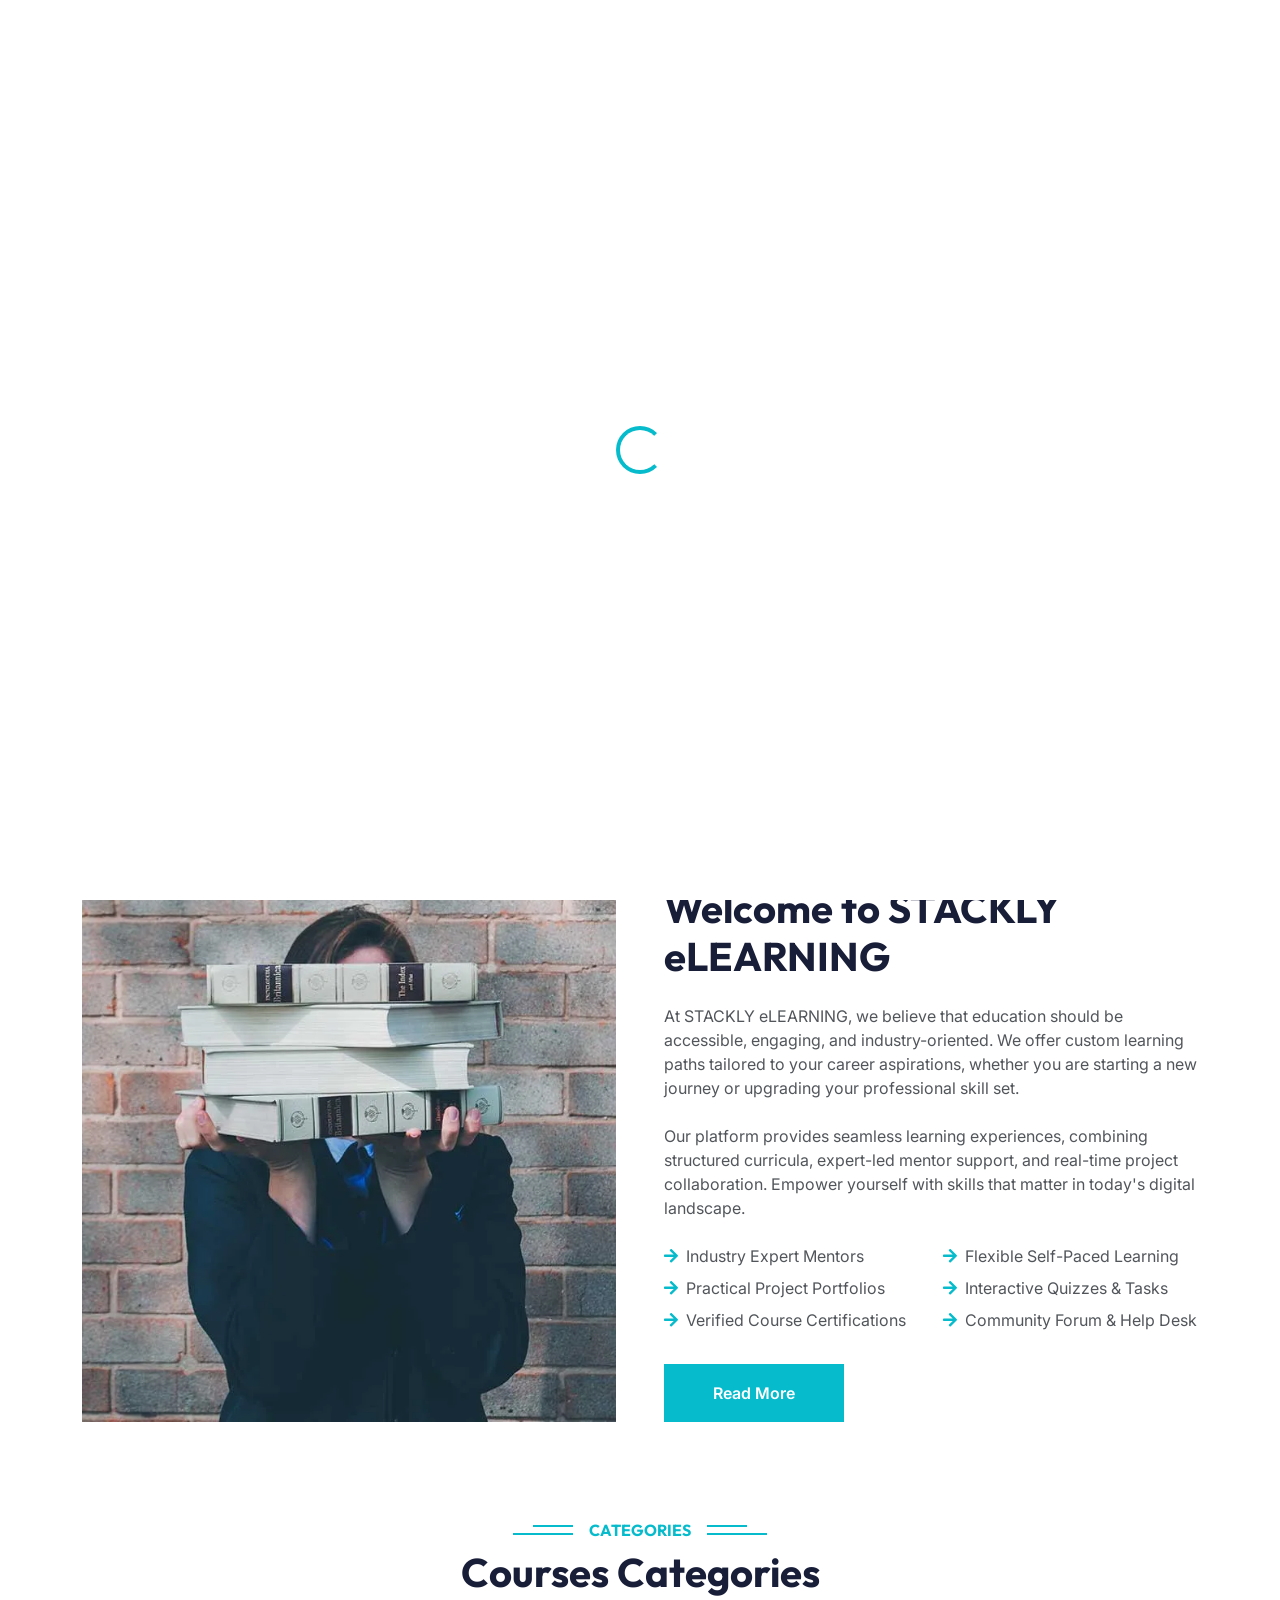
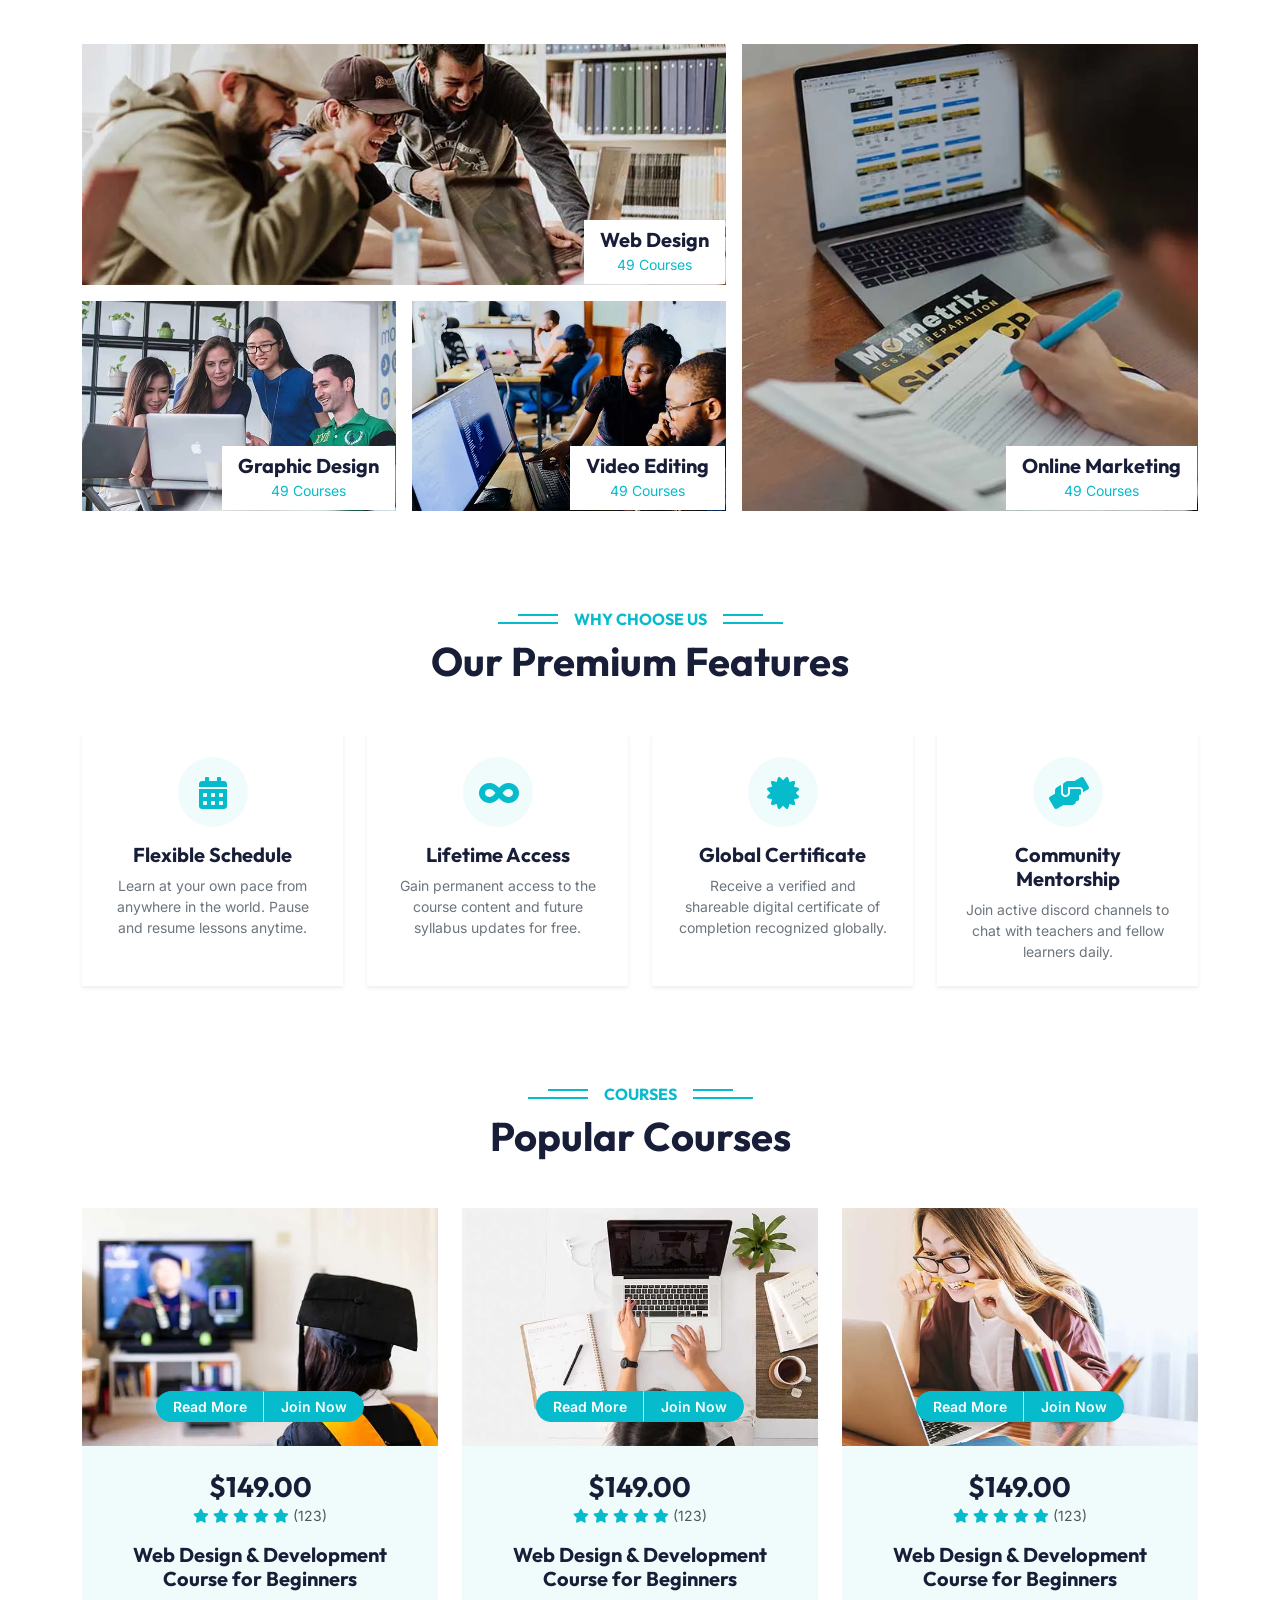
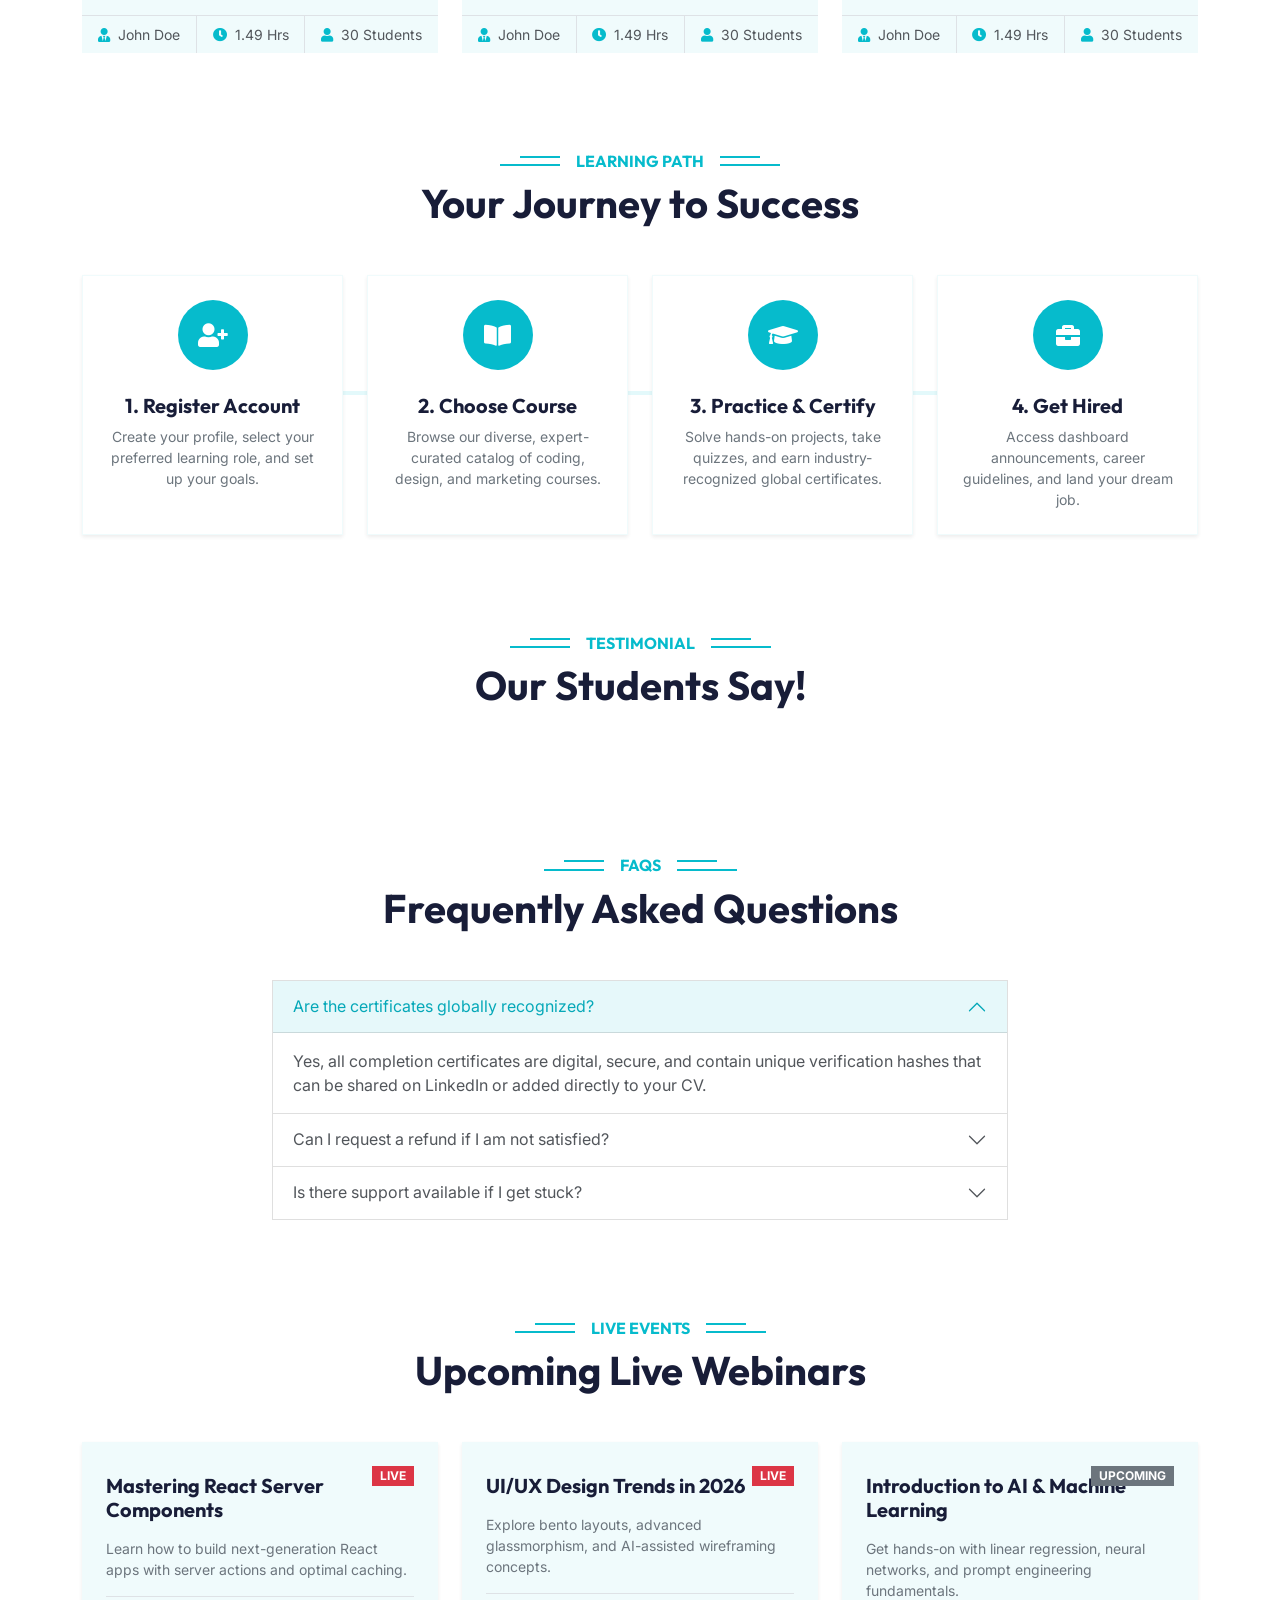
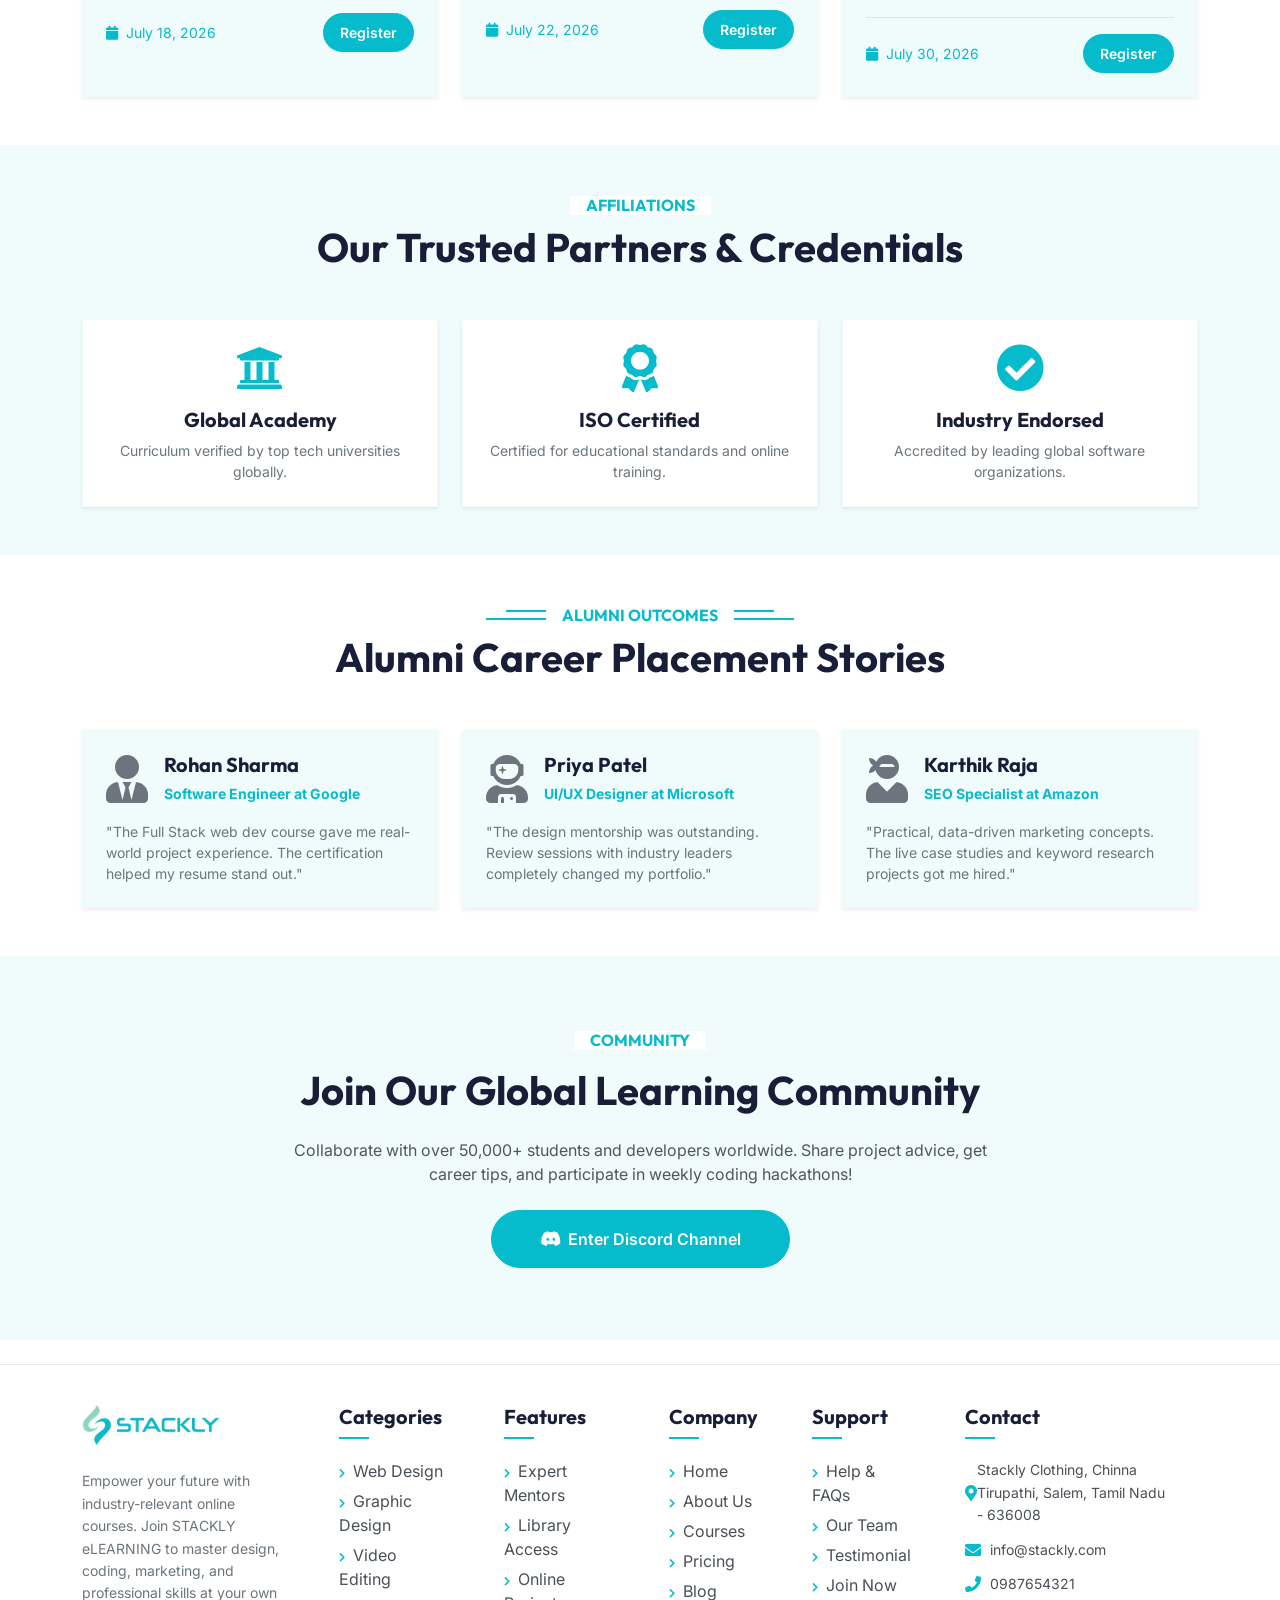
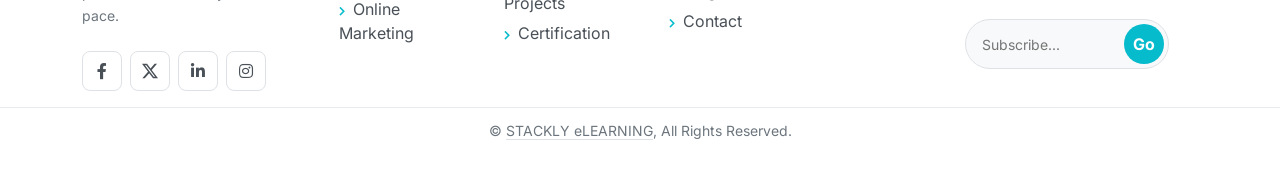
==== index.html @ 1f6de713 "Initial commit: Add all e-learning platform project files" ====
<!doctype html>
<html lang="en">
  <!-- Mirrored from themewagon.github.io/elearning/ by HTTrack Website Copier/3.x [XR&CO'2014], Mon, 13 Jul 2026 05:12:00 GMT -->
  <!-- Added by HTTrack --><meta
    http-equiv="content-type"
    content="text/html;charset=utf-8"
  /><!-- /Added by HTTrack -->
  <head>
    <meta charset="utf-8" />
    <title>eLEARNING - eLearning HTML Template</title>
    <meta content="width=device-width, initial-scale=1.0" name="viewport" />
    <meta content="" name="keywords" />
    <meta content="" name="description" />

    <!-- Favicon -->
    <link href="img/favicon.html" rel="icon" />

    <!-- Google Web Fonts -->
    <link rel="preconnect" href="https://fonts.googleapis.com/" />
    <link rel="preconnect" href="https://fonts.gstatic.com/" crossorigin />
    <link
      href="https://fonts.googleapis.com/css2?family=Inter:wght@300;400;500;600;700&amp;family=Outfit:wght@400;500;600;700;800&amp;display=swap"
      rel="stylesheet"
    />

    <!-- Icon Font Stylesheet -->
    <link href="css/all.min.css" rel="stylesheet" />
    <link href="css/bootstrap-icons.css" rel="stylesheet" />

    <!-- Libraries Stylesheet -->
    <link href="lib/animate/animate.min.css" rel="stylesheet" />
    <link href="lib/owlcarousel/assets/owl.carousel.min.css" rel="stylesheet" />

    <!-- Customized Bootstrap Stylesheet -->
    <link href="css/bootstrap.min.css" rel="stylesheet" />

    <!-- Template Stylesheet -->
    <link href="css/style.css" rel="stylesheet" />
    <style>
      /* Mobile Sidebar Drawer Styles */
      #mobile-sidebar {
        position: fixed !important;
        top: 0;
        left: -280px;
        width: 260px;
        height: 100vh !important;
        background: #181d38;
        color: #fff;
        z-index: 1050 !important;
        transition: all 0.3s ease;
        box-shadow: 5px 0 15px rgba(0, 0, 0, 0.15);
        overflow-y: auto;
      }
      #mobile-sidebar.active {
        left: 0 !important;
      }
      #mobile-sidebar .sidebar-header {
        padding: 15px;
        border-bottom: 1px solid rgba(255, 255, 255, 0.1);
        position: relative;
      }
      #mobile-sidebar ul.components {
        padding: 20px 0;
      }
      #mobile-sidebar ul li a {
        padding: 10px 20px;
        font-size: 14px;
        display: block;
        color: #a3a7be;
        text-decoration: none;
        transition: all 0.3s;
      }
      #mobile-sidebar ul li a i {
        width: 20px;
        text-align: center;
      }
      #mobile-sidebar ul li a:hover,
      #mobile-sidebar ul li.active > a {
        color: #fff;
        background: #06bbcc;
      }
      /* Blur and lock scrolling exactly like dashboard */
      #mobile-sidebar.active ~ * {
        filter: blur(4px);
        pointer-events: none;
      }
      #mobile-sidebar.active ~ #mobile-sidebar {
        filter: none !important;
        pointer-events: auto !important;
      }
      body.mobile-sidebar-open,
      html.mobile-sidebar-open {
        overflow: hidden !important;
        height: 100vh !important;
      }
    </style>
  </head>

  <body>
    <!-- Spinner Start -->
    <div
      id="spinner"
      class="show bg-white position-fixed translate-middle w-100 vh-100 top-50 start-50 d-flex align-items-center justify-content-center"
    >
      <div
        class="spinner-border text-primary"
        style="width: 3rem; height: 3rem"
        role="status"
      >
        <span class="sr-only">Loading...</span>
      </div>
    </div>
    <!-- Spinner End -->

    <!-- Mobile Sidebar Drawer -->
    <nav id="mobile-sidebar" class="d-lg-none">
      <div class="sidebar-header d-flex align-items-center justify-content-between">
        <a href="index.html" class="d-flex align-items-center text-decoration-none flex-grow-1">
          <img src="img/logo-stackly.webp" alt="Logo" style="height: 65px; max-width: 100%; object-fit: contain;" />
        </a>
        <button id="close-mobile-sidebar" class="btn text-white p-0 ms-2" style="background: transparent; border: none; font-size: 12px; line-height: 1;">
          <i class="fa fa-times"></i>
        </button>
      </div>
      <ul class="list-unstyled components">
        <li class="active"><a href="index.html"><i class="fa fa-home me-2"></i>Home</a></li>
        <li><a href="about.html"><i class="fa fa-info-circle me-2"></i>About</a></li>
        <li><a href="courses.html"><i class="fa fa-book-open me-2"></i>Courses</a></li>
        <li><a href="pricing.html"><i class="fa fa-tags me-2"></i>Pricing</a></li>
        <li><a href="team.html"><i class="fa fa-users me-2"></i>Our Team</a></li>
        <li><a href="testimonial.html"><i class="fa fa-comments me-2"></i>Testimonials</a></li>
        <li><a href="blog.html"><i class="fa fa-blog me-2"></i>Blog</a></li>
        <li><a href="faq.html"><i class="fa fa-question-circle me-2"></i>FAQ</a></li>
        <li><a href="contact.html"><i class="fa fa-envelope me-2"></i>Contact</a></li>
                <li class="mt-3 border-top pt-2"><a href="login.html" id="join-mobile-btn" class="text-info fw-bold"><i class="fa fa-sign-in-alt me-2"></i>Join Now</a></li>
        <li class="mt-3 px-3 py-2 text-muted sidebar-contact-info" style="font-size: 11px; border-top: 1px dashed rgba(255,255,255,0.1); list-style-type: none;">
          <div class="mb-2">
            <strong class="text-white d-block mb-1" style="font-size: 10px; opacity: 0.8; letter-spacing: 0.5px;">Contact</strong>
            <i class="fa fa-phone me-2 text-info"></i>0987654321
          </div>
          <div class="mb-2" style="word-break: break-all;">
            <strong class="text-white d-block mb-1" style="font-size: 10px; opacity: 0.8; letter-spacing: 0.5px;">Email</strong>
            <i class="fa fa-envelope me-2 text-info"></i>info@stackly.com
          </div>
          <div>
            <strong class="text-white d-block mb-1" style="font-size: 10px; opacity: 0.8; letter-spacing: 0.5px;">Address</strong>
            <i class="fa fa-map-marker-alt me-2 text-info"></i>Stackly Clothing, Chinna Tirupathi<br/>Salem, Tamil Nadu - 636008
          </div>
        </li>
      </ul>
    </nav>

    <!-- Navbar Start -->
    <nav
      class="navbar navbar-expand-lg bg-white navbar-light shadow sticky-top p-0"
    >
      <a
        href="index.html"
        class="navbar-brand d-flex align-items-center px-4 px-lg-5"
      >
        <img
          src="img/logo-stackly.webp"
          alt="Logo"
          style="height: 40px; margin-right: 10px"
        />
      </a>
      <button
        type="button"
        class="navbar-toggler me-4"
        id="mobile-sidebar-toggle"
      >
        <span class="navbar-toggler-icon"></span>
      </button>
      <div class="collapse navbar-collapse" id="navbarCollapse">
        <div class="navbar-nav ms-auto p-4 p-lg-0">
          <a href="index.html" class="nav-item nav-link active">Home</a>
          <a href="about.html" class="nav-item nav-link">About</a>
          <a href="courses.html" class="nav-item nav-link">Courses</a>
          <a href="pricing.html" class="nav-item nav-link">Pricing</a>
          <div class="nav-item dropdown">
            <a
              href="#"
              class="nav-link dropdown-toggle"
              data-bs-toggle="dropdown"
              >Pages</a
            >
            <div class="dropdown-menu fade-down m-0">
              <a href="team.html" class="dropdown-item">Our Team</a>
              <a href="testimonial.html" class="dropdown-item">Testimonial</a>
            </div>
          </div>
          <a href="blog.html" class="nav-item nav-link">Blog</a>
          <a href="faq.html" class="nav-item nav-link">FAQ</a>
          <a href="contact.html" class="nav-item nav-link">Contact</a>
        </div>
        <a
          href="login.html"
          id="join-btn"
          class="btn btn-primary py-4 px-lg-5 d-none d-lg-block"
          >Join Now<i class="fa fa-arrow-right ms-3"></i
        ></a>
      </div>
    </nav>
    <!-- Navbar End -->

    <!-- Carousel Start -->
    <div class="container-fluid p-0 mb-5">
      <div class="owl-carousel header-carousel position-relative">
        <div class="owl-carousel-item position-relative">
          <img class="img-fluid" src="img/carousel-1.webp" alt="" />
          <div
            class="position-absolute top-0 start-0 w-100 h-100 d-flex align-items-center"
            style="background: rgba(24, 29, 56, 0.7)"
          >
            <div class="container">
              <div class="row justify-content-start">
                <div class="col-sm-10 col-lg-8">
                  <h5
                    class="text-primary text-uppercase mb-3 animated slideInDown"
                  >
                    Best Online Courses
                  </h5>
                  <h1 class="display-3 text-white animated slideInDown">
                    The Best Online Learning Platform
                  </h1>
                  <p class="fs-5 text-white mb-4 pb-2">
                    Master coding, design, marketing, and professional skills with expert-led courses designed for real-world impact. Start your learning journey today.
                  </p>
                  <a
                    href="404.html"
                    class="btn btn-primary py-md-3 px-md-5 me-3 animated slideInLeft"
                    >Read More</a
                  >
                  <a
                    href="404.html"
                    class="btn btn-light py-md-3 px-md-5 animated slideInRight"
                    >Join Now</a
                  >
                </div>
              </div>
            </div>
          </div>
        </div>
        <div class="owl-carousel-item position-relative">
          <img class="img-fluid" src="img/carousel-2.webp" alt="" />
          <div
            class="position-absolute top-0 start-0 w-100 h-100 d-flex align-items-center"
            style="background: rgba(24, 29, 56, 0.7)"
          >
            <div class="container">
              <div class="row justify-content-start">
                <div class="col-sm-10 col-lg-8">
                  <h5
                    class="text-primary text-uppercase mb-3 animated slideInDown"
                  >
                    Best Online Courses
                  </h5>
                  <h1 class="display-3 text-white animated slideInDown">
                    Get Educated Online From Your Home
                  </h1>
                  <p class="fs-5 text-white mb-4 pb-2">
                    Master coding, design, marketing, and professional skills with expert-led courses designed for real-world impact. Start your learning journey today.
                  </p>
                  <a
                    href="404.html"
                    class="btn btn-primary py-md-3 px-md-5 me-3 animated slideInLeft"
                    >Read More</a
                  >
                  <a
                    href="404.html"
                    class="btn btn-light py-md-3 px-md-5 animated slideInRight"
                    >Join Now</a
                  >
                </div>
              </div>
            </div>
          </div>
        </div>
      </div>
    </div>
    <!-- Carousel End -->

    <!-- Service Start -->
    <div class="container-xxl py-5">
      <div class="container">
        <div class="row g-4">
          <div class="col-lg-3 col-sm-6 wow fadeInUp" data-wow-delay="0.1s">
            <div class="service-item text-center pt-3">
              <div class="p-4">
                <i class="fa fa-3x fa-graduation-cap text-primary mb-4"></i>
                <h5 class="mb-3">Skilled Instructors</h5>
                <p>
                  Learn from industry professionals and engineers who bring real-world project experience directly to you.
                </p>
              </div>
            </div>
          </div>
          <div class="col-lg-3 col-sm-6 wow fadeInUp" data-wow-delay="0.3s">
            <div class="service-item text-center pt-3">
              <div class="p-4">
                <i class="fa fa-3x fa-globe text-primary mb-4"></i>
                <h5 class="mb-3">Online Classes</h5>
                <p>
                  Access interactive lectures, recorded video modules, and collaborate with peers from any device.
                </p>
              </div>
            </div>
          </div>
          <div class="col-lg-3 col-sm-6 wow fadeInUp" data-wow-delay="0.5s">
            <div class="service-item text-center pt-3">
              <div class="p-4">
                <i class="fa fa-3x fa-home text-primary mb-4"></i>
                <h5 class="mb-3">Home Projects</h5>
                <p>
                  Put your knowledge to the test with hands-on coding challenges, practical exercises, and projects.
                </p>
              </div>
            </div>
          </div>
          <div class="col-lg-3 col-sm-6 wow fadeInUp" data-wow-delay="0.7s">
            <div class="service-item text-center pt-3">
              <div class="p-4">
                <i class="fa fa-3x fa-book-open text-primary mb-4"></i>
                <h5 class="mb-3">Book Library</h5>
                <p>
                  Unlock unlimited access to reference books, documentation sheets, templates, and learning guides.
                </p>
              </div>
            </div>
          </div>
        </div>
      </div>
    </div>
    <!-- Service End -->

    <!-- Statistics Start -->
    <div class="container-xxl py-5">
      <div class="container">
        <div class="row g-4 justify-content-center text-center">
          <div class="col-lg-3 col-sm-6 wow fadeInUp" data-wow-delay="0.1s">
            <div class="bg-light rounded p-4 shadow-sm">
              <i class="fa fa-3x fa-users text-primary mb-3"></i>
              <h2 class="mb-1">15,000+</h2>
              <p class="mb-0 text-muted">Enrolled Students</p>
            </div>
          </div>
          <div class="col-lg-3 col-sm-6 wow fadeInUp" data-wow-delay="0.3s">
            <div class="bg-light rounded p-4 shadow-sm">
              <i class="fa fa-3x fa-user-tie text-primary mb-3"></i>
              <h2 class="mb-1">250+</h2>
              <p class="mb-0 text-muted">Expert Mentors</p>
            </div>
          </div>
          <div class="col-lg-3 col-sm-6 wow fadeInUp" data-wow-delay="0.5s">
            <div class="bg-light rounded p-4 shadow-sm">
              <i class="fa fa-3x fa-graduation-cap text-primary mb-3"></i>
              <h2 class="mb-1">120+</h2>
              <p class="mb-0 text-muted">Interactive Courses</p>
            </div>
          </div>
          <div class="col-lg-3 col-sm-6 wow fadeInUp" data-wow-delay="0.7s">
            <div class="bg-light rounded p-4 shadow-sm">
              <i class="fa fa-3x fa-award text-primary mb-3"></i>
              <h2 class="mb-1">99%</h2>
              <p class="mb-0 text-muted">Satisfaction Rate</p>
            </div>
          </div>
        </div>
      </div>
    </div>
    <!-- Statistics End -->

    <!-- About Start -->
    <div class="container-xxl py-5">
      <div class="container">
        <div class="row g-5">
          <div
            class="col-lg-6 wow fadeInUp"
            data-wow-delay="0.1s"
            style="min-height: 400px"
          >
            <div class="position-relative h-100">
              <img
                class="img-fluid position-absolute w-100 h-100"
                src="img/about.webp"
                alt=""
                style="object-fit: cover"
              />
            </div>
          </div>
          <div class="col-lg-6 wow fadeInUp" data-wow-delay="0.3s">
            <h6 class="section-title bg-white text-start text-primary pe-3">
              About Us
            </h6>
            <h1 class="mb-4">Welcome to STACKLY eLEARNING</h1>
            <p class="mb-4">
              At STACKLY eLEARNING, we believe that education should be accessible, engaging, and industry-oriented. We offer custom learning paths tailored to your career aspirations, whether you are starting a new journey or upgrading your professional skill set.
            </p>
            <p class="mb-4">
              Our platform provides seamless learning experiences, combining structured curricula, expert-led mentor support, and real-time project collaboration. Empower yourself with skills that matter in today's digital landscape.
            </p>
            <div class="row gy-2 gx-4 mb-4">
              <div class="col-sm-6">
                <p class="mb-0">
                  <i class="fa fa-arrow-right text-primary me-2"></i>Industry Expert Mentors
                </p>
              </div>
              <div class="col-sm-6">
                <p class="mb-0">
                  <i class="fa fa-arrow-right text-primary me-2"></i>Flexible Self-Paced Learning
                </p>
              </div>
              <div class="col-sm-6">
                <p class="mb-0">
                  <i class="fa fa-arrow-right text-primary me-2"></i>Practical Project Portfolios
                </p>
              </div>
              <div class="col-sm-6">
                <p class="mb-0">
                  <i class="fa fa-arrow-right text-primary me-2"></i>Interactive Quizzes & Tasks
                </p>
              </div>
              <div class="col-sm-6">
                <p class="mb-0">
                  <i class="fa fa-arrow-right text-primary me-2"></i>Verified Course Certifications
                </p>
              </div>
              <div class="col-sm-6">
                <p class="mb-0">
                  <i class="fa fa-arrow-right text-primary me-2"></i>Community Forum & Help Desk
                </p>
              </div>
            </div>
            <a class="btn btn-primary py-3 px-5 mt-2" href="404.html"
              >Read More</a
            >
          </div>
        </div>
      </div>
    </div>
    <!-- About End -->

    <!-- Categories Start -->
    <div class="container-xxl py-5 category">
      <div class="container">
        <div class="text-center wow fadeInUp" data-wow-delay="0.1s">
          <h6 class="section-title bg-white text-center text-primary px-3">
            Categories
          </h6>
          <h1 class="mb-5">Courses Categories</h1>
        </div>
        <div class="row g-3">
          <div class="col-lg-7 col-md-6">
            <div class="row g-3">
              <div class="col-lg-12 col-md-12 wow zoomIn" data-wow-delay="0.1s">
                <a
                  class="position-relative d-block overflow-hidden"
                  href="404.html"
                >
                  <img class="img-fluid" src="img/cat-1.webp" alt="" />
                  <div
                    class="bg-white text-center position-absolute bottom-0 end-0 py-2 px-3"
                    style="margin: 1px"
                  >
                    <h5 class="m-0">Web Design</h5>
                    <small class="text-primary">49 Courses</small>
                  </div>
                </a>
              </div>
              <div class="col-lg-6 col-md-12 wow zoomIn" data-wow-delay="0.3s">
                <a
                  class="position-relative d-block overflow-hidden"
                  href="404.html"
                >
                  <img class="img-fluid" src="img/cat-2.webp" alt="" />
                  <div
                    class="bg-white text-center position-absolute bottom-0 end-0 py-2 px-3"
                    style="margin: 1px"
                  >
                    <h5 class="m-0">Graphic Design</h5>
                    <small class="text-primary">49 Courses</small>
                  </div>
                </a>
              </div>
              <div class="col-lg-6 col-md-12 wow zoomIn" data-wow-delay="0.5s">
                <a
                  class="position-relative d-block overflow-hidden"
                  href="404.html"
                >
                  <img class="img-fluid" src="img/cat-3.webp" alt="" />
                  <div
                    class="bg-white text-center position-absolute bottom-0 end-0 py-2 px-3"
                    style="margin: 1px"
                  >
                    <h5 class="m-0">Video Editing</h5>
                    <small class="text-primary">49 Courses</small>
                  </div>
                </a>
              </div>
            </div>
          </div>
          <div
            class="col-lg-5 col-md-6 wow zoomIn"
            data-wow-delay="0.7s"
            style="min-height: 350px"
          >
            <a
              class="position-relative d-block h-100 overflow-hidden"
              href="404.html"
            >
              <img
                class="img-fluid position-absolute w-100 h-100"
                src="img/cat-4.webp"
                alt=""
                style="object-fit: cover"
              />
              <div
                class="bg-white text-center position-absolute bottom-0 end-0 py-2 px-3"
                style="margin: 1px"
              >
                <h5 class="m-0">Online Marketing</h5>
                <small class="text-primary">49 Courses</small>
              </div>
            </a>
          </div>
        </div>
      </div>
    </div>
    <!-- Categories Start -->

    <!-- Why Choose Us Start -->
    <div class="container-xxl py-5">
      <div class="container">
        <div class="text-center wow fadeInUp" data-wow-delay="0.1s">
          <h6 class="section-title bg-white text-center text-primary px-3">
            Why Choose Us
          </h6>
          <h1 class="mb-5">Our Premium Features</h1>
        </div>
        <div class="row g-4">
          <div class="col-lg-3 col-md-6 wow fadeInUp" data-wow-delay="0.1s">
            <div class="card border-0 shadow-sm p-4 text-center h-100">
              <div
                class="rounded-circle bg-light p-3 mx-auto mb-3 text-primary"
                style="width: 70px; height: 70px"
              >
                <i class="fa fa-2x fa-calendar-alt mt-1"></i>
              </div>
              <h5>Flexible Schedule</h5>
              <p class="text-muted small mb-0">
                Learn at your own pace from anywhere in the world. Pause and
                resume lessons anytime.
              </p>
            </div>
          </div>
          <div class="col-lg-3 col-md-6 wow fadeInUp" data-wow-delay="0.3s">
            <div class="card border-0 shadow-sm p-4 text-center h-100">
              <div
                class="rounded-circle bg-light p-3 mx-auto mb-3 text-primary"
                style="width: 70px; height: 70px"
              >
                <i class="fa fa-2x fa-infinity mt-1"></i>
              </div>
              <h5>Lifetime Access</h5>
              <p class="text-muted small mb-0">
                Gain permanent access to the course content and future syllabus
                updates for free.
              </p>
            </div>
          </div>
          <div class="col-lg-3 col-md-6 wow fadeInUp" data-wow-delay="0.5s">
            <div class="card border-0 shadow-sm p-4 text-center h-100">
              <div
                class="rounded-circle bg-light p-3 mx-auto mb-3 text-primary"
                style="width: 70px; height: 70px"
              >
                <i class="fa fa-2x fa-certificate mt-1"></i>
              </div>
              <h5>Global Certificate</h5>
              <p class="text-muted small mb-0">
                Receive a verified and shareable digital certificate of
                completion recognized globally.
              </p>
            </div>
          </div>
          <div class="col-lg-3 col-md-6 wow fadeInUp" data-wow-delay="0.7s">
            <div class="card border-0 shadow-sm p-4 text-center h-100">
              <div
                class="rounded-circle bg-light p-3 mx-auto mb-3 text-primary"
                style="width: 70px; height: 70px"
              >
                <i class="fa fa-2x fa-hands-helping mt-1"></i>
              </div>
              <h5>Community Mentorship</h5>
              <p class="text-muted small mb-0">
                Join active discord channels to chat with teachers and fellow
                learners daily.
              </p>
            </div>
          </div>
        </div>
      </div>
    </div>
    <!-- Why Choose Us End -->

    <!-- Courses Start -->
    <div class="container-xxl py-5">
      <div class="container">
        <div class="text-center wow fadeInUp" data-wow-delay="0.1s">
          <h6 class="section-title bg-white text-center text-primary px-3">
            Courses
          </h6>
          <h1 class="mb-5">Popular Courses</h1>
        </div>
        <div class="row g-4 justify-content-center">
          <div class="col-lg-4 col-md-6 wow fadeInUp" data-wow-delay="0.1s">
            <div class="course-item bg-light">
              <div class="position-relative overflow-hidden">
                <img class="img-fluid" src="img/course-1.webp" alt="" />
                <div
                  class="w-100 d-flex justify-content-center position-absolute bottom-0 start-0 mb-4"
                >
                  <a
                    href="404.html"
                    class="flex-shrink-0 btn btn-sm btn-primary px-3 border-end"
                    style="border-radius: 30px 0 0 30px"
                    >Read More</a
                  >
                  <a
                    href="404.html"
                    class="flex-shrink-0 btn btn-sm btn-primary px-3"
                    style="border-radius: 0 30px 30px 0"
                    >Join Now</a
                  >
                </div>
              </div>
              <div class="text-center p-4 pb-0">
                <h3 class="mb-0">$149.00</h3>
                <div class="mb-3">
                  <small class="fa fa-star text-primary"></small>
                  <small class="fa fa-star text-primary"></small>
                  <small class="fa fa-star text-primary"></small>
                  <small class="fa fa-star text-primary"></small>
                  <small class="fa fa-star text-primary"></small>
                  <small>(123)</small>
                </div>
                <h5 class="mb-4">
                  Web Design & Development Course for Beginners
                </h5>
              </div>
              <div class="d-flex border-top">
                <small class="flex-fill text-center border-end py-2"
                  ><i class="fa fa-user-tie text-primary me-2"></i>John
                  Doe</small
                >
                <small class="flex-fill text-center border-end py-2"
                  ><i class="fa fa-clock text-primary me-2"></i>1.49 Hrs</small
                >
                <small class="flex-fill text-center py-2"
                  ><i class="fa fa-user text-primary me-2"></i>30
                  Students</small
                >
              </div>
            </div>
          </div>
          <div class="col-lg-4 col-md-6 wow fadeInUp" data-wow-delay="0.3s">
            <div class="course-item bg-light">
              <div class="position-relative overflow-hidden">
                <img class="img-fluid" src="img/course-2.webp" alt="" />
                <div
                  class="w-100 d-flex justify-content-center position-absolute bottom-0 start-0 mb-4"
                >
                  <a
                    href="404.html"
                    class="flex-shrink-0 btn btn-sm btn-primary px-3 border-end"
                    style="border-radius: 30px 0 0 30px"
                    >Read More</a
                  >
                  <a
                    href="404.html"
                    class="flex-shrink-0 btn btn-sm btn-primary px-3"
                    style="border-radius: 0 30px 30px 0"
                    >Join Now</a
                  >
                </div>
              </div>
              <div class="text-center p-4 pb-0">
                <h3 class="mb-0">$149.00</h3>
                <div class="mb-3">
                  <small class="fa fa-star text-primary"></small>
                  <small class="fa fa-star text-primary"></small>
                  <small class="fa fa-star text-primary"></small>
                  <small class="fa fa-star text-primary"></small>
                  <small class="fa fa-star text-primary"></small>
                  <small>(123)</small>
                </div>
                <h5 class="mb-4">
                  Web Design & Development Course for Beginners
                </h5>
              </div>
              <div class="d-flex border-top">
                <small class="flex-fill text-center border-end py-2"
                  ><i class="fa fa-user-tie text-primary me-2"></i>John
                  Doe</small
                >
                <small class="flex-fill text-center border-end py-2"
                  ><i class="fa fa-clock text-primary me-2"></i>1.49 Hrs</small
                >
                <small class="flex-fill text-center py-2"
                  ><i class="fa fa-user text-primary me-2"></i>30
                  Students</small
                >
              </div>
            </div>
          </div>
          <div class="col-lg-4 col-md-6 wow fadeInUp" data-wow-delay="0.5s">
            <div class="course-item bg-light">
              <div class="position-relative overflow-hidden">
                <img class="img-fluid" src="img/course-3.webp" alt="" />
                <div
                  class="w-100 d-flex justify-content-center position-absolute bottom-0 start-0 mb-4"
                >
                  <a
                    href="404.html"
                    class="flex-shrink-0 btn btn-sm btn-primary px-3 border-end"
                    style="border-radius: 30px 0 0 30px"
                    >Read More</a
                  >
                  <a
                    href="404.html"
                    class="flex-shrink-0 btn btn-sm btn-primary px-3"
                    style="border-radius: 0 30px 30px 0"
                    >Join Now</a
                  >
                </div>
              </div>
              <div class="text-center p-4 pb-0">
                <h3 class="mb-0">$149.00</h3>
                <div class="mb-3">
                  <small class="fa fa-star text-primary"></small>
                  <small class="fa fa-star text-primary"></small>
                  <small class="fa fa-star text-primary"></small>
                  <small class="fa fa-star text-primary"></small>
                  <small class="fa fa-star text-primary"></small>
                  <small>(123)</small>
                </div>
                <h5 class="mb-4">
                  Web Design & Development Course for Beginners
                </h5>
              </div>
              <div class="d-flex border-top">
                <small class="flex-fill text-center border-end py-2"
                  ><i class="fa fa-user-tie text-primary me-2"></i>John
                  Doe</small
                >
                <small class="flex-fill text-center border-end py-2"
                  ><i class="fa fa-clock text-primary me-2"></i>1.49 Hrs</small
                >
                <small class="flex-fill text-center py-2"
                  ><i class="fa fa-user text-primary me-2"></i>30
                  Students</small
                >
              </div>
            </div>
          </div>
        </div>
      </div>
    </div>
    <!-- Courses End -->

    <!-- Learning Path Start -->
    <div class="container-xxl py-5">
      <div class="container">
        <div class="text-center wow fadeInUp" data-wow-delay="0.1s">
          <h6 class="section-title bg-white text-center text-primary px-3">
            Learning Path
          </h6>
          <h1 class="mb-5">Your Journey to Success</h1>
        </div>
        <div class="row g-4 justify-content-center">
          <div class="col-lg-12">
            <div class="position-relative">
              <!-- Roadmap Horizontal Line for desktop, stacked for mobile -->
              <div
                class="d-none d-lg-block position-absolute start-0 end-0 top-50 translate-middle-y"
                style="height: 4px; z-index: 1; background-color: #e3f9fb"
              ></div>

              <div class="row g-4 position-relative" style="z-index: 2">
                <!-- Step 1 -->
                <div
                  class="col-lg-3 col-md-6 text-center wow fadeInUp"
                  data-wow-delay="0.1s"
                >
                  <div
                    class="bg-white p-4 rounded shadow-sm border border-light h-100"
                  >
                    <div
                      class="btn-lg-square bg-primary text-white rounded-circle mx-auto mb-4 d-flex align-items-center justify-content-center"
                      style="width: 70px; height: 70px; font-size: 24px"
                    >
                      <i class="fa fa-user-plus"></i>
                    </div>
                    <h5 class="mb-2">1. Register Account</h5>
                    <p class="text-muted mb-0 small">
                      Create your profile, select your preferred learning role,
                      and set up your goals.
                    </p>
                  </div>
                </div>

                <!-- Step 2 -->
                <div
                  class="col-lg-3 col-md-6 text-center wow fadeInUp"
                  data-wow-delay="0.3s"
                >
                  <div
                    class="bg-white p-4 rounded shadow-sm border border-light h-100"
                  >
                    <div
                      class="btn-lg-square bg-primary text-white rounded-circle mx-auto mb-4 d-flex align-items-center justify-content-center"
                      style="width: 70px; height: 70px; font-size: 24px"
                    >
                      <i class="fa fa-book-open"></i>
                    </div>
                    <h5 class="mb-2">2. Choose Course</h5>
                    <p class="text-muted mb-0 small">
                      Browse our diverse, expert-curated catalog of coding,
                      design, and marketing courses.
                    </p>
                  </div>
                </div>

                <!-- Step 3 -->
                <div
                  class="col-lg-3 col-md-6 text-center wow fadeInUp"
                  data-wow-delay="0.5s"
                >
                  <div
                    class="bg-white p-4 rounded shadow-sm border border-light h-100"
                  >
                    <div
                      class="btn-lg-square bg-primary text-white rounded-circle mx-auto mb-4 d-flex align-items-center justify-content-center"
                      style="width: 70px; height: 70px; font-size: 24px"
                    >
                      <i class="fa fa-graduation-cap"></i>
                    </div>
                    <h5 class="mb-2">3. Practice & Certify</h5>
                    <p class="text-muted mb-0 small">
                      Solve hands-on projects, take quizzes, and earn
                      industry-recognized global certificates.
                    </p>
                  </div>
                </div>

                <!-- Step 4 -->
                <div
                  class="col-lg-3 col-md-6 text-center wow fadeInUp"
                  data-wow-delay="0.7s"
                >
                  <div
                    class="bg-white p-4 rounded shadow-sm border border-light h-100"
                  >
                    <div
                      class="btn-lg-square bg-primary text-white rounded-circle mx-auto mb-4 d-flex align-items-center justify-content-center"
                      style="width: 70px; height: 70px; font-size: 24px"
                    >
                      <i class="fa fa-briefcase"></i>
                    </div>
                    <h5 class="mb-2">4. Get Hired</h5>
                    <p class="text-muted mb-0 small">
                      Access dashboard announcements, career guidelines, and
                      land your dream job.
                    </p>
                  </div>
                </div>
              </div>
            </div>
          </div>
        </div>
      </div>
    </div>
    <!-- Learning Path End -->

    <!-- Testimonial Start -->
    <div class="container-xxl py-5 wow fadeInUp" data-wow-delay="0.1s">
      <div class="container">
        <div class="text-center">
          <h6 class="section-title bg-white text-center text-primary px-3">
            Testimonial
          </h6>
          <h1 class="mb-5">Our Students Say!</h1>
        </div>
        <div class="owl-carousel testimonial-carousel position-relative">
          <div class="testimonial-item text-center">
            <img
              class="border rounded-circle p-2 mx-auto mb-3"
              src="img/testimonial-1.webp"
              style="width: 80px; height: 80px"
            />
            <h5 class="mb-0">Client Name</h5>
            <p>Profession</p>
            <div class="testimonial-text bg-light text-center p-4">
              <p class="mb-0">
                Tempor erat elitr rebum at clita. Diam dolor diam ipsum sit diam
                amet diam et eos. Clita erat ipsum et lorem et sit.
              </p>
            </div>
          </div>
          <div class="testimonial-item text-center">
            <img
              class="border rounded-circle p-2 mx-auto mb-3"
              src="img/testimonial-2.webp"
              style="width: 80px; height: 80px"
            />
            <h5 class="mb-0">Client Name</h5>
            <p>Profession</p>
            <div class="testimonial-text bg-light text-center p-4">
              <p class="mb-0">
                Tempor erat elitr rebum at clita. Diam dolor diam ipsum sit diam
                amet diam et eos. Clita erat ipsum et lorem et sit.
              </p>
            </div>
          </div>
          <div class="testimonial-item text-center">
            <img
              class="border rounded-circle p-2 mx-auto mb-3"
              src="img/testimonial-3.webp"
              style="width: 80px; height: 80px"
            />
            <h5 class="mb-0">Client Name</h5>
            <p>Profession</p>
            <div class="testimonial-text bg-light text-center p-4">
              <p class="mb-0">
                Tempor erat elitr rebum at clita. Diam dolor diam ipsum sit diam
                amet diam et eos. Clita erat ipsum et lorem et sit.
              </p>
            </div>
          </div>
          <div class="testimonial-item text-center">
            <img
              class="border rounded-circle p-2 mx-auto mb-3"
              src="img/testimonial-4.webp"
              style="width: 80px; height: 80px"
            />
            <h5 class="mb-0">Client Name</h5>
            <p>Profession</p>
            <div class="testimonial-text bg-light text-center p-4">
              <p class="mb-0">
                Tempor erat elitr rebum at clita. Diam dolor diam ipsum sit diam
                amet diam et eos. Clita erat ipsum et lorem et sit.
              </p>
            </div>
          </div>
        </div>
      </div>
    </div>
    <!-- Testimonial End -->

    <!-- FAQ Section Start -->
    <div class="container-xxl py-5">
      <div class="container">
        <div class="text-center wow fadeInUp" data-wow-delay="0.1s">
          <h6 class="section-title bg-white text-center text-primary px-3">
            FAQs
          </h6>
          <h1 class="mb-5">Frequently Asked Questions</h1>
        </div>
        <div class="row justify-content-center">
          <div class="col-lg-8">
            <div class="accordion" id="faqAccordion">
              <div class="accordion-item">
                <h2 class="accordion-header" id="faqOne">
                  <button
                    class="accordion-button"
                    type="button"
                    data-bs-toggle="collapse"
                    data-bs-target="#collapseFaqOne"
                    aria-expanded="true"
                    aria-controls="collapseFaqOne"
                  >
                    Are the certificates globally recognized?
                  </button>
                </h2>
                <div
                  id="collapseFaqOne"
                  class="accordion-collapse collapse show"
                  aria-labelledby="faqOne"
                  data-bs-parent="#faqAccordion"
                >
                  <div class="accordion-body">
                    Yes, all completion certificates are digital, secure, and
                    contain unique verification hashes that can be shared on
                    LinkedIn or added directly to your CV.
                  </div>
                </div>
              </div>
              <div class="accordion-item">
                <h2 class="accordion-header" id="faqTwo">
                  <button
                    class="accordion-button collapsed"
                    type="button"
                    data-bs-toggle="collapse"
                    data-bs-target="#collapseFaqTwo"
                    aria-expanded="false"
                    aria-controls="collapseFaqTwo"
                  >
                    Can I request a refund if I am not satisfied?
                  </button>
                </h2>
                <div
                  id="collapseFaqTwo"
                  class="accordion-collapse collapse"
                  aria-labelledby="faqTwo"
                  data-bs-parent="#faqAccordion"
                >
                  <div class="accordion-body">
                    Absolutely. We offer a 30-day money-back guarantee with no
                    questions asked if you have watched less than 50% of the
                    course lectures.
                  </div>
                </div>
              </div>
              <div class="accordion-item">
                <h2 class="accordion-header" id="faqThree">
                  <button
                    class="accordion-button collapsed"
                    type="button"
                    data-bs-toggle="collapse"
                    data-bs-target="#collapseFaqThree"
                    aria-expanded="false"
                    aria-controls="collapseFaqThree"
                  >
                    Is there support available if I get stuck?
                  </button>
                </h2>
                <div
                  id="collapseFaqThree"
                  class="accordion-collapse collapse"
                  aria-labelledby="faqThree"
                  data-bs-parent="#faqAccordion"
                >
                  <div class="accordion-body">
                    Yes, every course has an active Discord mentorship community
                    where instructors and community teaching assistants answer
                    questions within 24 hours.
                  </div>
                </div>
              </div>
            </div>
          </div>
        </div>
      </div>
    </div>
    <!-- FAQ Section End -->

    <!-- 1. Live Webinars Start -->
    <div class="container-xxl py-5">
      <div class="container">
        <div class="text-center wow fadeInUp" data-wow-delay="0.1s">
          <h6 class="section-title bg-white text-center text-primary px-3">
            Live Events
          </h6>
          <h1 class="mb-5">Upcoming Live Webinars</h1>
        </div>
        <div class="row g-4">
          <div class="col-lg-4 col-md-6 wow fadeInUp" data-wow-delay="0.1s">
            <div class="bg-light p-4 rounded shadow-sm h-100 position-relative">
              <span class="badge bg-danger position-absolute top-0 end-0 m-4"
                >LIVE</span
              >
              <h5 class="mt-2 mb-3">Mastering React Server Components</h5>
              <p class="text-muted small">
                Learn how to build next-generation React apps with server
                actions and optimal caching.
              </p>
              <div
                class="border-top pt-3 d-flex justify-content-between align-items-center"
              >
                <span class="small text-primary"
                  ><i class="fa fa-calendar me-2"></i>July 18, 2026</span
                >
                <a
                  href="404.html"
                  class="btn btn-sm btn-primary py-2 px-3 rounded-pill"
                  >Register</a
                >
              </div>
            </div>
          </div>
          <div class="col-lg-4 col-md-6 wow fadeInUp" data-wow-delay="0.3s">
            <div class="bg-light p-4 rounded shadow-sm h-100 position-relative">
              <span class="badge bg-danger position-absolute top-0 end-0 m-4"
                >LIVE</span
              >
              <h5 class="mt-2 mb-3">UI/UX Design Trends in 2026</h5>
              <p class="text-muted small">
                Explore bento layouts, advanced glassmorphism, and AI-assisted
                wireframing concepts.
              </p>
              <div
                class="border-top pt-3 d-flex justify-content-between align-items-center"
              >
                <span class="small text-primary"
                  ><i class="fa fa-calendar me-2"></i>July 22, 2026</span
                >
                <a
                  href="404.html"
                  class="btn btn-sm btn-primary py-2 px-3 rounded-pill"
                  >Register</a
                >
              </div>
            </div>
          </div>
          <div class="col-lg-4 col-md-6 wow fadeInUp" data-wow-delay="0.5s">
            <div class="bg-light p-4 rounded shadow-sm h-100 position-relative">
              <span class="badge bg-secondary position-absolute top-0 end-0 m-4"
                >UPCOMING</span
              >
              <h5 class="mt-2 mb-3">Introduction to AI & Machine Learning</h5>
              <p class="text-muted small">
                Get hands-on with linear regression, neural networks, and prompt
                engineering fundamentals.
              </p>
              <div
                class="border-top pt-3 d-flex justify-content-between align-items-center"
              >
                <span class="small text-primary"
                  ><i class="fa fa-calendar me-2"></i>July 30, 2026</span
                >
                <a
                  href="404.html"
                  class="btn btn-sm btn-primary py-2 px-3 rounded-pill"
                  >Register</a
                >
              </div>
            </div>
          </div>
        </div>
      </div>
    </div>
    <!-- Live Webinars End -->

    <!-- 2. Global Affiliations Start -->
    <div class="container-xxl py-5 bg-light">
      <div class="container">
        <div class="text-center wow fadeInUp" data-wow-delay="0.1s">
          <h6 class="section-title bg-white text-center text-primary px-3">
            Affiliations
          </h6>
          <h1 class="mb-5">Our Trusted Partners & Credentials</h1>
        </div>
        <div class="row g-4 text-center justify-content-center">
          <div class="col-lg-4 col-md-6 wow fadeInUp" data-wow-delay="0.1s">
            <div
              class="bg-white p-4 rounded shadow-sm border border-light h-100"
            >
              <i class="fa fa-university fa-3x text-primary mb-3"></i>
              <h5>Global Academy</h5>
              <p class="text-muted small mb-0">
                Curriculum verified by top tech universities globally.
              </p>
            </div>
          </div>
          <div class="col-lg-4 col-md-6 wow fadeInUp" data-wow-delay="0.3s">
            <div
              class="bg-white p-4 rounded shadow-sm border border-light h-100"
            >
              <i class="fa fa-award fa-3x text-primary mb-3"></i>
              <h5>ISO Certified</h5>
              <p class="text-muted small mb-0">
                Certified for educational standards and online training.
              </p>
            </div>
          </div>
          <div class="col-lg-4 col-md-6 wow fadeInUp" data-wow-delay="0.5s">
            <div
              class="bg-white p-4 rounded shadow-sm border border-light h-100"
            >
              <i class="fa fa-check-circle fa-3x text-primary mb-3"></i>
              <h5>Industry Endorsed</h5>
              <p class="text-muted small mb-0">
                Accredited by leading global software organizations.
              </p>
            </div>
          </div>
        </div>
      </div>
    </div>
    <!-- Global Affiliations End -->

    <!-- 3. Alumni Outcomes Start -->
    <div class="container-xxl py-5">
      <div class="container">
        <div class="text-center wow fadeInUp" data-wow-delay="0.1s">
          <h6 class="section-title bg-white text-center text-primary px-3">
            Alumni Outcomes
          </h6>
          <h1 class="mb-5">Alumni Career Placement Stories</h1>
        </div>
        <div class="row g-4">
          <div class="col-lg-4 col-md-6 wow fadeInUp" data-wow-delay="0.1s">
            <div class="bg-light p-4 rounded shadow-sm h-100">
              <div class="d-flex align-items-center mb-3">
                <i class="fa fa-user-tie fa-3x text-secondary me-3"></i>
                <div>
                  <h5 class="mb-1">Rohan Sharma</h5>
                  <small class="text-primary fw-bold"
                    >Software Engineer at Google</small
                  >
                </div>
              </div>
              <p class="text-muted small mb-0">
                "The Full Stack web dev course gave me real-world project
                experience. The certification helped my resume stand out."
              </p>
            </div>
          </div>
          <div class="col-lg-4 col-md-6 wow fadeInUp" data-wow-delay="0.3s">
            <div class="bg-light p-4 rounded shadow-sm h-100">
              <div class="d-flex align-items-center mb-3">
                <i class="fa fa-user-astronaut fa-3x text-secondary me-3"></i>
                <div>
                  <h5 class="mb-1">Priya Patel</h5>
                  <small class="text-primary fw-bold"
                    >UI/UX Designer at Microsoft</small
                  >
                </div>
              </div>
              <p class="text-muted small mb-0">
                "The design mentorship was outstanding. Review sessions with
                industry leaders completely changed my portfolio."
              </p>
            </div>
          </div>
          <div class="col-lg-4 col-md-6 wow fadeInUp" data-wow-delay="0.5s">
            <div class="bg-light p-4 rounded shadow-sm h-100">
              <div class="d-flex align-items-center mb-3">
                <i class="fa fa-user-ninja fa-3x text-secondary me-3"></i>
                <div>
                  <h5 class="mb-1">Karthik Raja</h5>
                  <small class="text-primary fw-bold"
                    >SEO Specialist at Amazon</small
                  >
                </div>
              </div>
              <p class="text-muted small mb-0">
                "Practical, data-driven marketing concepts. The live case
                studies and keyword research projects got me hired."
              </p>
            </div>
          </div>
        </div>
      </div>
    </div>
    <!-- Alumni Outcomes End -->

    <!-- 4. Join Community Start -->
    <div class="container-xxl py-5 bg-light">
      <div class="container text-center py-4">
        <div class="row justify-content-center">
          <div class="col-lg-8 wow fadeInUp" data-wow-delay="0.1s">
            <h6
              class="section-title bg-white text-center text-primary px-3 mb-3"
            >
              Community
            </h6>
            <h1 class="mb-4">Join Our Global Learning Community</h1>
            <p class="mb-4">
              Collaborate with over 50,000+ students and developers worldwide.
              Share project advice, get career tips, and participate in weekly
              coding hackathons!
            </p>
            <a href="404.html" class="btn btn-primary rounded-pill py-3 px-5"
              ><i class="fab fa-discord me-2"></i>Enter Discord Channel</a
            >
          </div>
        </div>
      </div>
    </div>
    <!-- Join Community End -->

    <!-- Footer Start -->
    <footer class="custom-footer py-4 mt-4">
      <div class="container pt-3 pb-0">
        <div class="row g-4">
          <!-- Col 1: Logo & Description -->
          <div class="col-lg-3 col-md-4">
            <img
              src="img/logo-stackly.webp"
              alt="Logo"
              style="height: 40px; margin-bottom: 25px"
            />
            <p>
              Empower your future with industry-relevant online courses. Join
              STACKLY eLEARNING to master design, coding, marketing, and
              professional skills at your own pace.
            </p>
            <div class="social-icons mt-4">
              <a href="404.html"><i class="fab fa-facebook-f"></i></a>
              <a href="404.html"
                ><svg
                  xmlns="http://www.w3.org/2000/svg"
                  width="1em"
                  height="1em"
                  fill="currentColor"
                  viewBox="0 0 16 16"
                  style="vertical-align: -0.125em"
                >
                  <path
                    d="M12.6.75h2.454l-5.36 6.142L16 15.25h-4.937l-3.867-5.07-4.425 5.07H.316l5.733-6.57L0 .75h5.063l3.495 4.633L12.601.75Zm-.86 13.028h1.36L4.323 2.145H2.865l8.875 11.633Z"
                  /></svg
              ></a>
              <a href="404.html"><i class="fab fa-linkedin-in"></i></a>
              <a href="404.html"><i class="fab fa-instagram"></i></a>
            </div>
          </div>

          <!-- Col 2: Categories -->
          <div class="col-lg-2 col-md-4">
            <h5>Categories</h5>
            <a href="courses.html" class="footer-link"
              ><i class="fa fa-chevron-right"></i>Web Design</a
            >
            <a href="courses.html" class="footer-link"
              ><i class="fa fa-chevron-right"></i>Graphic Design</a
            >
            <a href="courses.html" class="footer-link"
              ><i class="fa fa-chevron-right"></i>Video Editing</a
            >
            <a href="courses.html" class="footer-link"
              ><i class="fa fa-chevron-right"></i>Online Marketing</a
            >
          </div>

          <!-- Col 3: Features -->
          <div class="col-lg-2 col-md-4">
            <h5>Features</h5>
            <a href="about.html" class="footer-link"
              ><i class="fa fa-chevron-right"></i>Expert Mentors</a
            >
            <a href="about.html" class="footer-link"
              ><i class="fa fa-chevron-right"></i>Library Access</a
            >
            <a href="about.html" class="footer-link"
              ><i class="fa fa-chevron-right"></i>Online Projects</a
            >
            <a href="about.html" class="footer-link"
              ><i class="fa fa-chevron-right"></i>Certification</a
            >
          </div>

          <!-- Col 4: Company -->
          <div class="col-lg-1 col-md-4">
            <h5>Company</h5>
            <a href="index.html" class="footer-link"
              ><i class="fa fa-chevron-right"></i>Home</a
            >
            <a href="about.html" class="footer-link"
              ><i class="fa fa-chevron-right"></i>About Us</a
            >
            <a href="courses.html" class="footer-link"
              ><i class="fa fa-chevron-right"></i>Courses</a
            >
            <a href="pricing.html" class="footer-link"
              ><i class="fa fa-chevron-right"></i>Pricing</a
            >
            <a href="blog.html" class="footer-link"
              ><i class="fa fa-chevron-right"></i>Blog</a
            >
            <a href="contact.html" class="footer-link"
              ><i class="fa fa-chevron-right"></i>Contact</a
            >
          </div>

          <!-- Col 5: Support -->
          <div class="col-lg-2 col-md-4">
            <h5>Support</h5>
            <a href="faq.html" class="footer-link"
              ><i class="fa fa-chevron-right"></i>Help & FAQs</a
            >
            <a href="team.html" class="footer-link"
              ><i class="fa fa-chevron-right"></i>Our Team</a
            >
            <a href="testimonial.html" class="footer-link"
              ><i class="fa fa-chevron-right"></i>Testimonial</a
            >
            <a href="login.html" class="footer-link"
              ><i class="fa fa-chevron-right"></i>Join Now</a
            >
          </div>

          <!-- Col 6: Contact & Newsletter -->
          <div class="col-lg-2 col-md-4 contact-info">
            <h5>Contact</h5>
            <p>
              <i class="fa fa-map-marker-alt"></i>Stackly Clothing, Chinna Tirupathi, Salem, Tamil Nadu - 636008
            </p>
            <p><i class="fa fa-envelope"></i>info@stackly.com</p>
            <p><i class="fa fa-phone"></i>0987654321</p>
            <div class="subscribe-bar mt-4">
              <input type="text" placeholder="Subscribe..." />
              <button type="button">Go</button>
            </div>
          </div>
        </div>
      </div>
      <div class="copyright-bar mt-3">
        <div class="container">
          <div class="row">
            <div class="col-md-12 text-center">
              &copy;
              <a
                class="border-bottom text-decoration-none text-muted"
                href="index.html"
                >STACKLY eLEARNING</a
              >, All Rights Reserved.
            </div>
          </div>
        </div>
      </div>
    </footer>
    <!-- Footer End -->

    <!-- Back to Top -->
    <a href="404.html" class="btn btn-lg btn-primary btn-lg-square back-to-top"
      ><i class="bi bi-arrow-up"></i
    ></a>

    <!-- JavaScript Libraries -->
    <script src="js/jquery-3.4.1.min.js"></script>
    <script src="js/bootstrap.bundle.min.js"></script>
    <script src="lib/wow/wow.min.js"></script>
    <script src="lib/easing/easing.min.js"></script>
    <script src="lib/waypoints/waypoints.min.js"></script>
    <script src="lib/owlcarousel/owl.carousel.min.js"></script>

    <!-- Template Javascript -->
    <script src="js/main.js"></script>

    <script>
      $(document).ready(function () {
        var currentUser = JSON.parse(localStorage.getItem("currentUser"));
        if (currentUser) {
          $("#join-btn, #join-mobile-btn")
            .html('Dashboard <i class="fa fa-arrow-right ms-3"></i>')
            .attr("href", "dashboard.html");
        } else {
          $("#join-btn, #join-mobile-btn").attr("href", "login.html");
        }

        // Highlight active link in mobile sidebar dynamically
        var path = window.location.pathname.split("/").pop();
        if (!path || path === "") {
          path = "index.html";
        }
        $("#mobile-sidebar ul li").removeClass("active");
        $("#mobile-sidebar ul li a").each(function () {
          var href = $(this).attr("href");
          if (href === path) {
            $(this).parent().addClass("active");
          }
        });

        // Mobile Sidebar Drawer Toggler
        $("#mobile-sidebar-toggle").on("click", function (e) {
          e.preventDefault();
          e.stopPropagation();
          $("#mobile-sidebar").addClass("active");
          $("html, body").addClass("mobile-sidebar-open");
        });

        $("#close-mobile-sidebar").on("click", function () {
          $("#mobile-sidebar").removeClass("active");
          $("html, body").removeClass("mobile-sidebar-open");
        });

        // Hide when clicking outside
        $(document).on("click", function (e) {
          if (!$(e.target).closest("#mobile-sidebar").length && !$(e.target).closest("#mobile-sidebar-toggle").length) {
            $("#mobile-sidebar").removeClass("active");
            $("html, body").removeClass("mobile-sidebar-open");
          }
        });
      });
    </script>
  </body>

  <!-- Mirrored from themewagon.github.io/elearning/ by HTTrack Website Copier/3.x [XR&CO'2014], Mon, 13 Jul 2026 05:12:11 GMT -->
</html>
---- css/style.css ----
/********** Typography Font Overrides **********/
body,
button,
input,
select,
textarea,
.btn {
  font-family: "Inter", sans-serif !important;
}
h1,
h2,
h3,
h4,
h5,
h6,
.section-title,
.navbar-brand h2,
.display-3 {
  font-family: "Outfit", sans-serif !important;
}

/********** Template CSS **********/
:root {
  --primary: #06bbcc;
  --light: #f0fbfc;
  --dark: #181d38;
}

.fw-medium {
  font-weight: 600 !important;
}

.fw-semi-bold {
  font-weight: 700 !important;
}

.back-to-top {
  position: fixed;
  display: none;
  right: 45px;
  bottom: 45px;
  z-index: 99;
}

/*** Spinner ***/
#spinner {
  opacity: 0;
  visibility: hidden;
  transition:
    opacity 0.5s ease-out,
    visibility 0s linear 0.5s;
  z-index: 99999;
}

#spinner.show {
  transition:
    opacity 0.5s ease-out,
    visibility 0s linear 0s;
  visibility: visible;
  opacity: 1;
}

/*** Button ***/
.btn {
  font-family: "Nunito", sans-serif;
  font-weight: 600;
  transition: 0.5s;
}

.btn.btn-primary,
.btn.btn-secondary {
  color: #ffffff;
}

.btn-square {
  width: 38px;
  height: 38px;
}

.btn-sm-square {
  width: 32px;
  height: 32px;
}

.btn-lg-square {
  width: 48px;
  height: 48px;
}

.btn-square,
.btn-sm-square,
.btn-lg-square {
  padding: 0;
  display: flex;
  align-items: center;
  justify-content: center;
  font-weight: normal;
  border-radius: 0px;
}

/*** Navbar ***/
.navbar .dropdown-toggle::after {
  border: none;
  content: "\f107";
  font-family: "Font Awesome 5 Free";
  font-weight: 900;
  vertical-align: middle;
  margin-left: 8px;
}

.navbar-light .navbar-nav .nav-link {
  margin-right: 30px;
  padding: 25px 0;
  color: #ffffff;
  font-size: 15px;
  text-transform: uppercase;
  outline: none;
}

.navbar-light .navbar-nav .nav-link:hover,
.navbar-light .navbar-nav .nav-link.active {
  color: var(--primary);
}

@media (max-width: 991.98px) {
  .navbar-light .navbar-nav .nav-link {
    margin-right: 0;
    padding: 10px 0;
  }

  .navbar-light .navbar-nav {
    border-top: 1px solid #eeeeee;
  }
}

.navbar-light .navbar-brand,
.navbar-light a.btn {
  height: 75px;
}

.navbar-light .navbar-nav .nav-link {
  color: var(--dark);
  font-weight: 500;
}

.navbar-light.sticky-top {
  top: -100px;
  transition: 0.5s;
}

@media (min-width: 992px) {
  .navbar .nav-item .dropdown-menu {
    display: block;
    margin-top: 0;
    opacity: 0;
    visibility: hidden;
    transition: 0.5s;
  }

  .navbar .dropdown-menu.fade-down {
    top: 100%;
    transform: rotateX(-75deg);
    transform-origin: 0% 0%;
  }

  .navbar .nav-item:hover .dropdown-menu {
    top: 100%;
    transform: rotateX(0deg);
    visibility: visible;
    transition: 0.5s;
    opacity: 1;
  }
}

/*** Header carousel ***/
@media (max-width: 768px) {
  .header-carousel .owl-carousel-item {
    position: relative;
    min-height: 500px;
  }

  .header-carousel .owl-carousel-item img {
    position: absolute;
    width: 100%;
    height: 100%;
    object-fit: cover;
  }
}

.header-carousel .owl-nav {
  position: absolute;
  top: 50%;
  right: 8%;
  transform: translateY(-50%);
  display: flex;
  flex-direction: column;
}

.header-carousel .owl-nav .owl-prev,
.header-carousel .owl-nav .owl-next {
  margin: 7px 0;
  width: 45px;
  height: 45px;
  display: flex;
  align-items: center;
  justify-content: center;
  color: #ffffff;
  background: transparent;
  border: 1px solid #ffffff;
  font-size: 22px;
  transition: 0.5s;
}

.header-carousel .owl-nav .owl-prev:hover,
.header-carousel .owl-nav .owl-next:hover {
  background: var(--primary);
  border-color: var(--primary);
}

.page-header {
  background:
    linear-gradient(rgba(24, 29, 56, 0.7), rgba(24, 29, 56, 0.7)),
    url(../img/carousel-1.webp);
  background-position: center center;
  background-repeat: no-repeat;
  background-size: cover;
}

.page-header-inner {
  background: rgba(15, 23, 43, 0.7);
}

.breadcrumb-item + .breadcrumb-item::before {
  color: var(--light);
}

/*** Section Title ***/
.section-title {
  position: relative;
  display: inline-block;
  text-transform: uppercase;
}

.section-title::before {
  position: absolute;
  content: "";
  width: calc(100% + 80px);
  height: 2px;
  top: 4px;
  left: -40px;
  background: var(--primary);
  z-index: -1;
}

.section-title::after {
  position: absolute;
  content: "";
  width: calc(100% + 120px);
  height: 2px;
  bottom: 5px;
  left: -60px;
  background: var(--primary);
  z-index: -1;
}

.section-title.text-start::before {
  width: calc(100% + 40px);
  left: 0;
}

.section-title.text-start::after {
  width: calc(100% + 60px);
  left: 0;
}

/*** Service ***/
.service-item {
  background: var(--light);
  transition: 0.5s;
}

.service-item:hover {
  margin-top: -10px;
  background: var(--primary);
}

.service-item * {
  transition: 0.5s;
}

.service-item:hover * {
  color: var(--light) !important;
}

/*** Categories & Courses ***/
.category img,
.course-item img {
  transition: 0.5s;
}

.category a:hover img,
.course-item:hover img {
  transform: scale(1.1);
}

/*** Team ***/
.team-item img {
  transition: 0.5s;
}

.team-item:hover img {
  transform: scale(1.1);
}

/*** Testimonial ***/
.testimonial-carousel::before {
  position: absolute;
  content: "";
  top: 0;
  left: 0;
  height: 100%;
  width: 0;
  background: linear-gradient(
    to right,
    rgba(255, 255, 255, 1) 0%,
    rgba(255, 255, 255, 0) 100%
  );
  z-index: 1;
}

.testimonial-carousel::after {
  position: absolute;
  content: "";
  top: 0;
  right: 0;
  height: 100%;
  width: 0;
  background: linear-gradient(
    to left,
    rgba(255, 255, 255, 1) 0%,
    rgba(255, 255, 255, 0) 100%
  );
  z-index: 1;
}

@media (min-width: 768px) {
  .testimonial-carousel::before,
  .testimonial-carousel::after {
    width: 200px;
  }
}

@media (min-width: 992px) {
  .testimonial-carousel::before,
  .testimonial-carousel::after {
    width: 300px;
  }
}

.testimonial-carousel .owl-item .testimonial-text,
.testimonial-carousel .owl-item.center .testimonial-text * {
  transition: 0.5s;
}

.testimonial-carousel .owl-item.center .testimonial-text {
  background: var(--primary) !important;
}

.testimonial-carousel .owl-item.center .testimonial-text * {
  color: #ffffff !important;
}

.testimonial-carousel .owl-dots {
  margin-top: 24px;
  display: flex;
  align-items: flex-end;
  justify-content: center;
}

.testimonial-carousel .owl-dot {
  position: relative;
  display: inline-block;
  margin: 0 5px;
  width: 15px;
  height: 15px;
  border: 1px solid #cccccc;
  transition: 0.5s;
}

.testimonial-carousel .owl-dot.active {
  background: var(--primary);
  border-color: var(--primary);
}

/*** Footer ***/
.footer .btn.btn-social {
  margin-right: 5px;
  width: 35px;
  height: 35px;
  display: flex;
  align-items: center;
  justify-content: center;
  color: var(--light);
  font-weight: normal;
  border: 1px solid #ffffff;
  border-radius: 35px;
  transition: 0.3s;
}

.footer .btn.btn-social:hover {
  color: var(--primary);
}

.footer .btn.btn-link {
  display: block;
  margin-bottom: 5px;
  padding: 0;
  text-align: left;
  color: #ffffff;
  font-size: 15px;
  font-weight: normal;
  text-transform: capitalize;
  transition: 0.3s;
}

.footer .btn.btn-link::before {
  position: relative;
  content: "\f105";
  font-family: "Font Awesome 5 Free";
  font-weight: 900;
  margin-right: 10px;
}

.footer .btn.btn-link:hover {
  letter-spacing: 1px;
  box-shadow: none;
}

.footer .copyright {
  padding: 25px 0;
  font-size: 15px;
  border-top: 1px solid rgba(256, 256, 256, 0.1);
}

.footer .copyright a {
  color: var(--light);
}

.footer .footer-menu a {
  margin-right: 15px;
  padding-right: 15px;
  border-right: 1px solid rgba(255, 255, 255, 0.1);
}

.footer .footer-menu a:last-child {
  margin-right: 0;
  padding-right: 0;
  border-right: none;
}

/* Custom page-specific hero header backgrounds */
.about-header {
  background:
    linear-gradient(rgba(24, 29, 56, 0.7), rgba(24, 29, 56, 0.7)),
    url(../img/about.webp) !important;
  background-position: center center !important;
  background-size: cover !important;
}
.courses-header {
  background:
    linear-gradient(rgba(24, 29, 56, 0.7), rgba(24, 29, 56, 0.7)),
    url(../img/cat-1.webp) !important;
  background-position: center center !important;
  background-size: cover !important;
}
.pricing-header {
  background:
    linear-gradient(rgba(24, 29, 56, 0.7), rgba(24, 29, 56, 0.7)),
    url(../img/cat-2.webp) !important;
  background-position: center center !important;
  background-size: cover !important;
}
.blog-header {
  background:
    linear-gradient(rgba(24, 29, 56, 0.7), rgba(24, 29, 56, 0.7)),
    url(../img/cat-3.webp) !important;
  background-position: center center !important;
  background-size: cover !important;
}
.faq-header {
  background:
    linear-gradient(rgba(24, 29, 56, 0.7), rgba(24, 29, 56, 0.7)),
    url(../img/cat-4.webp) !important;
  background-position: center center !important;
  background-size: cover !important;
}
.contact-header {
  background:
    linear-gradient(rgba(24, 29, 56, 0.7), rgba(24, 29, 56, 0.7)),
    url(../img/carousel-2.webp) !important;
  background-position: center center !important;
  background-size: cover !important;
}
.team-header {
  background:
    linear-gradient(rgba(24, 29, 56, 0.7), rgba(24, 29, 56, 0.7)),
    url(../img/course-1.webp) !important;
  background-position: center center !important;
  background-size: cover !important;
}
.testimonial-header {
  background:
    linear-gradient(rgba(24, 29, 56, 0.7), rgba(24, 29, 56, 0.7)),
    url(../img/course-2.webp) !important;
  background-position: center center !important;
  background-size: cover !important;
}
.details-header {
  background:
    linear-gradient(rgba(24, 29, 56, 0.7), rgba(24, 29, 56, 0.7)),
    url(../img/course-3.webp) !important;
  background-position: center center !important;
  background-size: cover !important;
}

/* Redesigned STACKLY Light Footer */
.custom-footer {
  background-color: #ffffff !important;
  color: #495057 !important;
  border-top: 1px solid #e9ecef;
}
.custom-footer h5 {
  color: #181d38 !important;
  font-weight: 700;
  position: relative;
  padding-bottom: 10px;
  margin-bottom: 20px;
}
.custom-footer h5::after {
  content: "";
  position: absolute;
  left: 0;
  bottom: 0;
  width: 30px;
  height: 2px;
  background-color: #06bbcc;
}
.custom-footer p {
  color: #6c757d !important;
  line-height: 1.6;
  font-size: 14px;
}
.custom-footer a.footer-link {
  color: #495057 !important;
  text-decoration: none;
  transition: 0.3s;
  display: block;
  margin-bottom: 6px;
}
.custom-footer a.footer-link:hover {
  color: #06bbcc !important;
  padding-left: 5px;
}
.custom-footer a.footer-link i {
  color: #06bbcc;
  font-size: 10px;
  margin-right: 8px;
}
.custom-footer .social-icons {
  display: flex;
  flex-wrap: nowrap;
}
.custom-footer .social-icons a {
  width: 40px;
  height: 40px;
  display: inline-flex;
  align-items: center;
  justify-content: center;
  border: 1px solid #dee2e6;
  border-radius: 8px;
  color: #495057;
  margin-right: 8px;
  transition: 0.3s;
  text-decoration: none;
}
.custom-footer .social-icons a:hover {
  border-color: #06bbcc;
  color: #06bbcc;
  background-color: #f8f9fa;
}
.custom-footer .contact-info p {
  display: flex;
  align-items: center;
  margin-bottom: 12px;
  font-size: 14px;
  color: #495057 !important;
}
.custom-footer .contact-info p i {
  color: #06bbcc;
  width: 25px;
  font-size: 16px;
}
.custom-footer .subscribe-bar {
  display: flex !important;
  flex-wrap: nowrap !important;
  background: #f8f9fa;
  border: 1px solid #dee2e6;
  border-radius: 30px;
  padding: 4px;
  max-width: 100%;
  align-items: center;
}
.custom-footer .subscribe-bar input {
  border: none;
  background: transparent;
  padding: 8px 12px;
  flex: 1;
  min-width: 0 !important;
  outline: none;
  font-size: 14px;
}
.custom-footer .subscribe-bar button {
  background: #06bbcc;
  color: #ffffff;
  border: none;
  border-radius: 50%;
  width: 40px;
  height: 40px;
  font-weight: bold;
  display: flex;
  align-items: center;
  justify-content: center;
  transition: 0.3s;
}
.custom-footer .subscribe-bar button:hover {
  background: #059ea9;
}
.copyright-bar {
  border-top: 1px solid #e9ecef;
  background-color: #ffffff;
  padding: 12px 0;
  color: #6c757d;
  font-size: 14px;
}

/* Custom Responsive Grid Widths for Footer Columns to prevent overlap */
@media (min-width: 992px) {
  .custom-footer > .container > .row {
    justify-content: flex-start !important;
  }
  .custom-footer > .container > .row > div {
    margin-right: 2.5% !important;
  }
  .custom-footer > .container > .row > div:nth-child(1) {
    width: 20% !important;
  }
  .custom-footer > .container > .row > div:nth-child(2) {
    width: 12% !important;
  }
  .custom-footer > .container > .row > div:nth-child(3) {
    width: 12% !important;
  }
  .custom-footer > .container > .row > div:nth-child(4) {
    width: 10% !important;
  }
  .custom-footer > .container > .row > div:nth-child(5) {
    width: 11% !important;
  }
  .custom-footer > .container > .row > div:nth-child(6) {
    width: 20% !important;
    margin-right: 0 !important;
  }
}

/* Responsive support for viewports down to 150px */
@media (max-width: 576px) {
  .header-carousel .owl-carousel-item {
    height: 320px !important;
    min-height: auto !important;
  }
  .header-carousel .owl-carousel-item img {
    height: 100% !important;
    object-fit: cover !important;
  }
  .header-carousel h1.display-3 {
    font-size: 1.5rem !important;
    line-height: 1.25 !important;
  }
  .header-carousel h5 {
    font-size: 0.9rem !important;
  }
  .header-carousel p {
    display: none !important; /* Hide long paragraph on mobile */
  }
  .header-carousel .btn {
    padding: 8px 16px !important;
    font-size: 0.85rem !important;
  }
  .page-header {
    height: 320px !important;
    display: flex !important;
    align-items: center !important;
    justify-content: center !important;
    padding: 0 !important;
    margin-bottom: 10px !important;
  }
  .page-header .container {
    padding-top: 0 !important;
    padding-bottom: 0 !important;
  }
  .page-header p {
    display: none !important;
  }
  .page-header h1.display-3 {
    font-size: 1.5rem !important;
    margin-bottom: 10px !important;
  }
  .page-header .breadcrumb {
    font-size: 0.85rem !important;
  }
  .page-header + div,
  .page-header + .container-xxl,
  .page-header + .container-fluid {
    padding-top: 15px !important;
  }
}

@media (max-width: 400px) {
  .navbar {
    flex-wrap: nowrap !important;
  }
  .navbar-brand {
    padding-left: 10px !important;
    padding-right: 10px !important;
    height: 50px !important;
  }
  .navbar-brand img {
    height: 36px !important;
  }
  .navbar-toggler {
    margin-right: 10px !important;
    margin-left: auto !important;
    padding: 5px 9px !important;
    font-size: 1.05rem !important;
  }
  .header-carousel .owl-carousel-item {
    height: 260px !important;
    min-height: auto !important;
  }
  .header-carousel h1.display-3 {
    font-size: 1.25rem !important;
    line-height: 1.2 !important;
  }
  .header-carousel h5 {
    font-size: 0.8rem !important;
    margin-bottom: 5px !important;
  }
  .header-carousel .btn {
    padding: 6px 12px !important;
    font-size: 0.75rem !important;
    margin-bottom: 5px !important;
  }
  .owl-nav {
    display: none !important; /* Hide overlay arrows */
  }
  .service-item {
    padding: 15px !important;
  }
  .service-item h5 {
    font-size: 0.95rem !important;
  }
  .service-item p {
    font-size: 0.8rem !important;
  }
  .page-header {
    height: 260px !important;
  }
  .page-header h1.display-3 {
    font-size: 1.25rem !important;
  }
  .page-header .breadcrumb {
    font-size: 0.75rem !important;
  }
}

@media (max-width: 350px) {
  .header-carousel .owl-carousel-item {
    height: 220px !important;
    min-height: auto !important;
  }
  .header-carousel h1.display-3 {
    font-size: 1.05rem !important;
  }
  .header-carousel h5 {
    font-size: 0.75rem !important;
  }
  .header-carousel .btn {
    padding: 4px 10px !important;
    font-size: 0.7rem !important;
  }
  .page-header {
    height: 220px !important;
  }
}

@media (max-width: 200px) {
  .navbar-brand {
    padding-left: 5px !important;
    padding-right: 5px !important;
    height: 40px !important;
  }
  .navbar-brand img {
    height: 28px !important;
    margin-right: 4px !important;
  }
  .navbar-toggler {
    margin-right: 5px !important;
    margin-left: auto !important;
    padding: 3px 6px !important;
    font-size: 0.9rem !important;
  }
  .header-carousel .owl-carousel-item {
    height: 160px !important;
    min-height: auto !important;
  }
  .header-carousel h1.display-3 {
    font-size: 0.75rem !important;
    line-height: 1.1 !important;
  }
  .header-carousel h5 {
    font-size: 0.55rem !important;
  }
  .header-carousel .btn {
    padding: 3px 6px !important;
    font-size: 0.6rem !important;
    margin-bottom: 2px !important;
    margin-right: 2px !important;
  }
  .page-header {
    height: 160px !important;
  }
  .page-header h1.display-3 {
    font-size: 0.75rem !important;
  }
  .page-header .breadcrumb {
    font-size: 0.6rem !important;
  }
}

/* Prevent horizontal overflow and fix side gaps on mobile screens */
html,
body {
  overflow-x: hidden !important;
  width: 100% !important;
  position: relative;
}

@media (max-width: 576px) {
  html,
  body {
    overflow-x: hidden !important;
    width: 100% !important;
  }
  .row {
    margin-right: 0 !important;
    margin-left: 0 !important;
  }
  .container,
  .container-fluid,
  .container-xxl {
    padding-right: 10px !important;
    padding-left: 10px !important;
    overflow-x: hidden !important;
  }
  .section-title::before,
  .section-title::after {
    display: none !important; /* Hide decorative horizontal background lines */
  }
}

/* Responsive overrides for ultra-narrow screens (150px - 280px) */
@media (max-width: 280px) {
  /* Scale down containers & columns */
  .container,
  .container-fluid,
  .container-xxl {
    padding-right: 4px !important;
    padding-left: 4px !important;
  }
  .row > * {
    padding-right: 4px !important;
    padding-left: 4px !important;
  }

  /* Scale down standard typography */
  body,
  p,
  span,
  a,
  li,
  td,
  th,
  label,
  input,
  select,
  textarea {
    font-size: 12.5px !important;
    line-height: 1.3 !important;
  }
  h1,
  h2,
  h3,
  h4,
  h5,
  h6,
  .display-3 {
    font-family: "Outfit", sans-serif !important;
  }
  h1 {
    font-size: 14px !important;
  }
  h2 {
    font-size: 13px !important;
  }
  h3 {
    font-size: 12px !important;
  }
  h4 {
    font-size: 12.5px !important;
  }
  h5 {
    font-size: 12.5px !important;
  }
  h6 {
    font-size: 10px !important;
  }

  /* Scale down paddings on custom blocks & service cards */
  .p-4,
  .p-5,
  .p-3 {
    padding: 8px !important;
  }
  .pt-3,
  .pt-4,
  .pt-5 {
    padding-top: 8px !important;
  }
  .pb-3,
  .pb-4,
  .pb-5 {
    padding-bottom: 8px !important;
  }
  .mt-4,
  .mb-4,
  .mt-5,
  .mb-5 {
    margin-top: 10px !important;
    margin-bottom: 10px !important;
  }

  /* Font Awesome Icon Scaling */
  .fa-3x,
  .fa-4x,
  .fa-5x {
    font-size: 1.5rem !important;
  }
  i {
    font-size: 1.2rem !important;
  }

  /* Fix for category / card overlays */
  .cat-item img {
    max-height: 80px !important;
    object-fit: cover !important;
  }
  .cat-item a {
    padding: 4px !important;
  }

  /* Team & Testimonial images */
  .team-item img,
  .testimonial-item img {
    max-width: 60px !important;
    height: auto !important;
  }

  /* Support for Counter stats section */
  .fact-item {
    padding: 10px !important;
  }
  .fact-item h2 {
    font-size: 1.4rem !important;
  }
}

@media (max-width: 180px) {
  /* Extra scaling down for 150px watch viewports */
  .container,
  .container-fluid,
  .container-xxl {
    padding-right: 2px !important;
    padding-left: 2px !important;
  }
  .row > * {
    padding-right: 2px !important;
    padding-left: 2px !important;
  }
  body,
  p,
  span,
  a,
  li,
  td,
  th,
  label {
    font-size: 9.5px !important;
  }
  h5,
  h6 {
    font-size: 10px !important;
  }
  .p-4,
  .p-5 {
    padding: 4px !important;
  }
  .fa-3x,
  .fa-4x,
  .fa-5x {
    font-size: 1.2rem !important;
  }
}

/* Mobile Sidebar Drawer Styles */
#mobile-sidebar {
  position: fixed !important;
  top: 0;
  left: -75vw;
  width: 70vw !important;
  max-width: 280px;
  height: 100vh !important;
  background: #181d38;
  color: #fff;
  z-index: 1050 !important;
  transition: all 0.3s ease;
  box-shadow: 5px 0 15px rgba(0, 0, 0, 0.15);
  overflow-y: auto;
}
#mobile-sidebar.active {
  left: 0 !important;
}
#mobile-sidebar .sidebar-header {
  padding: 15px;
  border-bottom: 1px solid rgba(255, 255, 255, 0.1);
  position: relative;
}
#mobile-sidebar ul.components {
  padding: 8px 0;
}
#mobile-sidebar ul li a {
  padding: 8px 16px;
  font-size: 13px;
  display: block;
  color: #a3a7be;
  text-decoration: none;
  transition: all 0.3s;
}
#mobile-sidebar ul li a i {
  width: 18px;
  text-align: center;
  margin-right: 6px;
}
#mobile-sidebar ul li a:hover,
#mobile-sidebar ul li.active > a {
  color: #fff;
  background: #06bbcc;
}
/* Blur and lock scrolling exactly like dashboard */
#mobile-sidebar.active ~ * {
  filter: blur(4px);
  pointer-events: none;
}
#mobile-sidebar.active ~ #mobile-sidebar {
  filter: none !important;
  pointer-events: auto !important;
}
body.mobile-sidebar-open,
html.mobile-sidebar-open {
  overflow: hidden !important;
  height: 100vh !important;
}

/* Widen containers on tablet & medium screen viewports to reduce side gaps */
@media (min-width: 768px) and (max-width: 1199.98px) {
  .container,
  .container-md,
  .container-sm {
    max-width: 92% !important;
  }
}

/* Disable pointer events on images to hide browser-injected Google Lens/Visual Search hover icons */
img {
  pointer-events: none;
  user-select: none;
}

/* Extra small viewport scaling down for mobile sidebar elements */
@media (max-width: 300px) {
  #mobile-sidebar .sidebar-header {
    padding: 6px 8px !important;
  }
  #mobile-sidebar ul.components {
    padding: 4px 0 !important;
  }
  #mobile-sidebar ul li a {
    padding: 6px 10px !important;
    font-size: 12.5px !important;
  }
  #mobile-sidebar ul li a i {
    font-size: 12.5px !important;
    margin-right: 4px !important;
    width: auto !important;
  }
  .sidebar-contact-info {
    font-size: 10.5px !important;
    padding: 4px 6px !important;
  }
  .sidebar-contact-info div i {
    font-size: 10.5px !important;
    margin-right: 4px !important;
  }
}

@media (max-width: 180px) {
  #mobile-sidebar .sidebar-header {
    padding: 4px 6px !important;
  }
  #mobile-sidebar ul.components {
    padding: 2px 0 !important;
  }
  #mobile-sidebar ul li a {
    padding: 4px 6px !important;
    font-size: 10.5px !important;
  }
  #mobile-sidebar ul li a i {
    font-size: 10.5px !important;
    margin-right: 2px !important;
    width: auto !important;
  }
  .sidebar-contact-info {
    font-size: 8px !important;
    padding: 2px 4px !important;
  }
  .sidebar-contact-info div i {
    font-size: 8px !important;
    margin-right: 2px !important;
  }
}
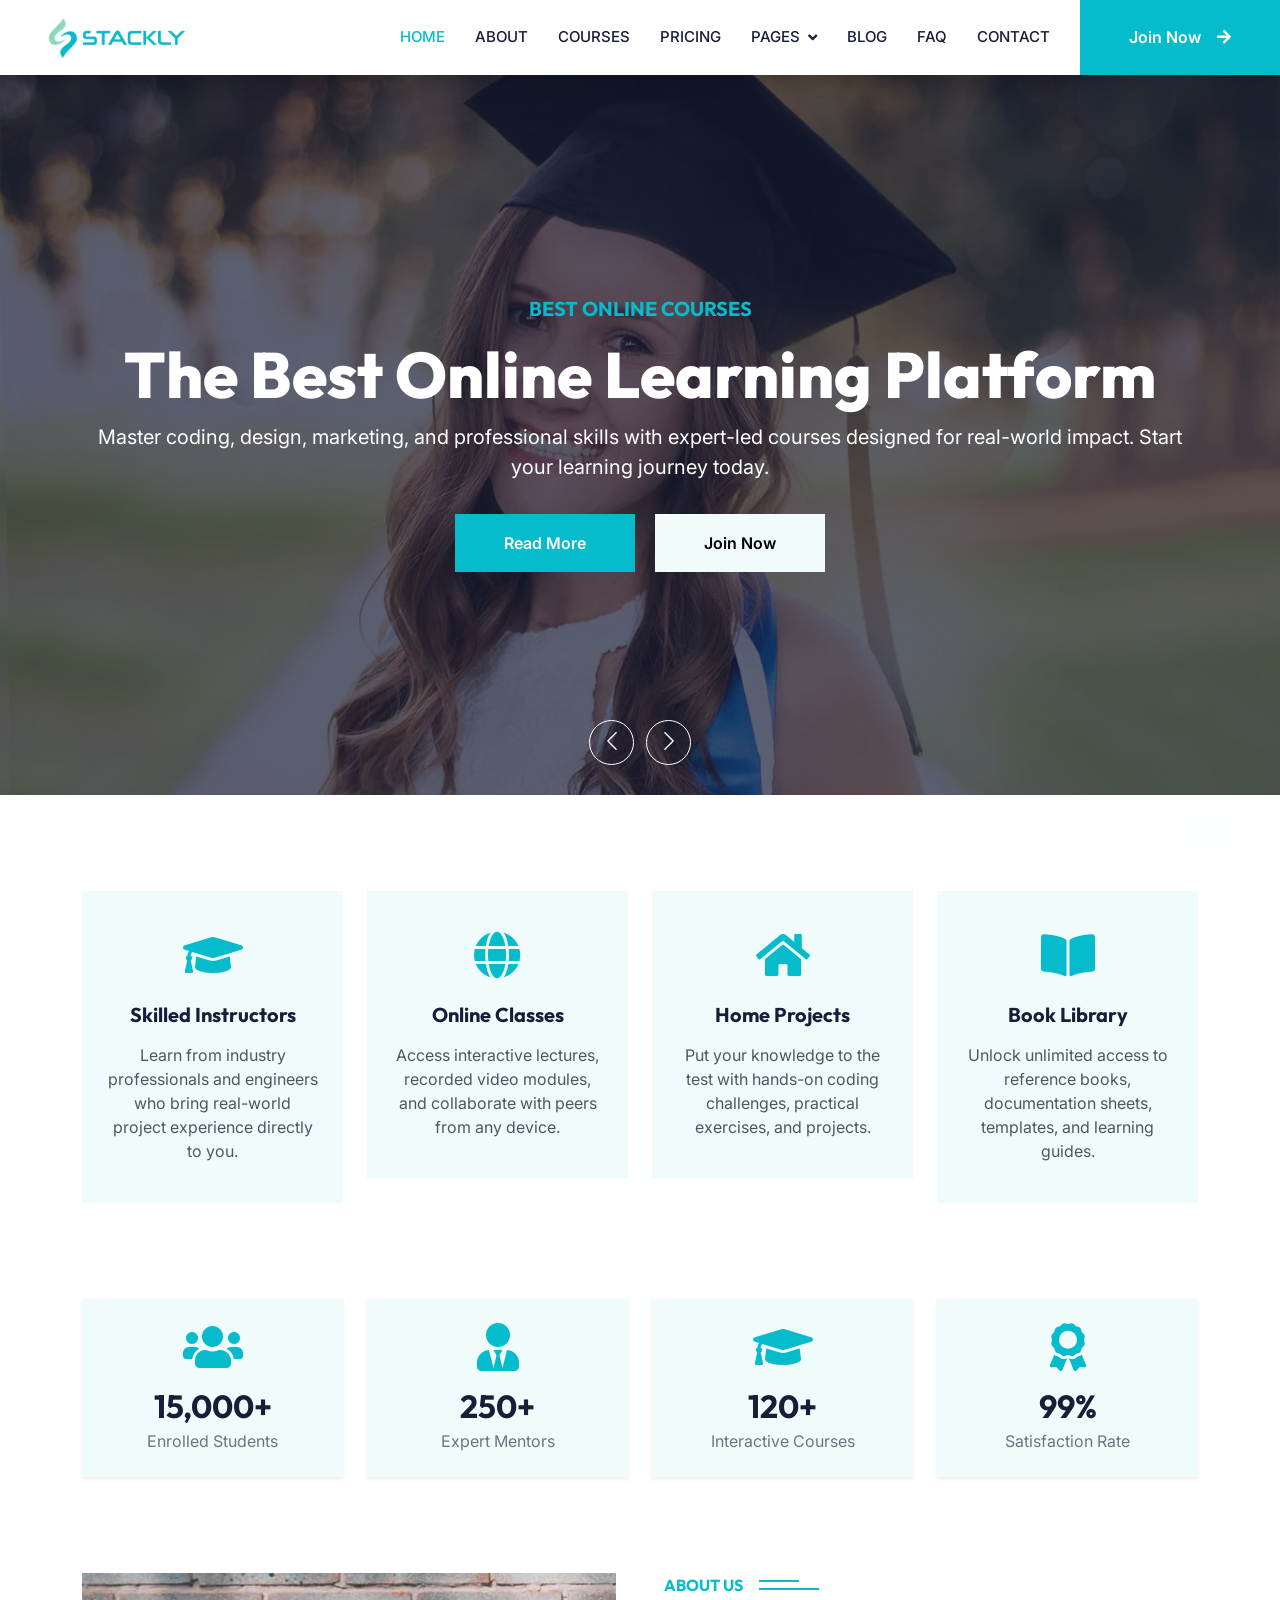
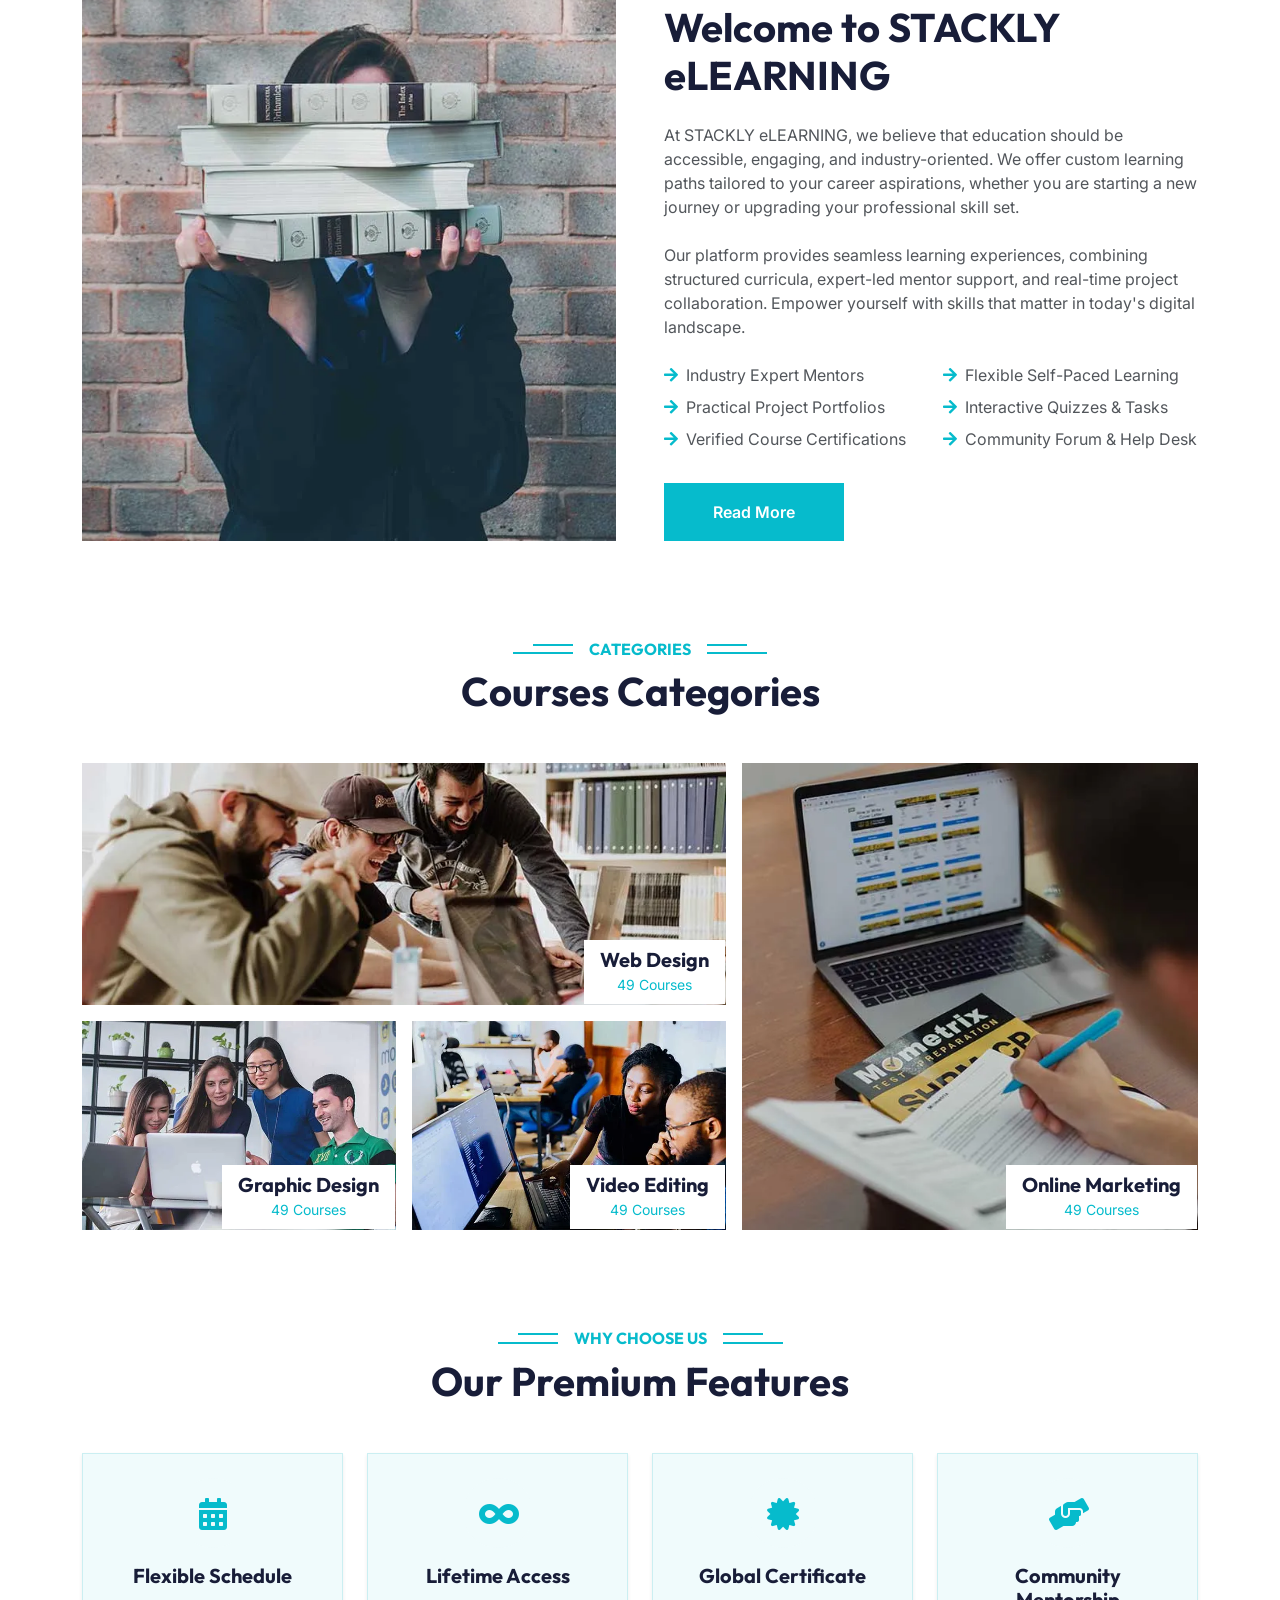
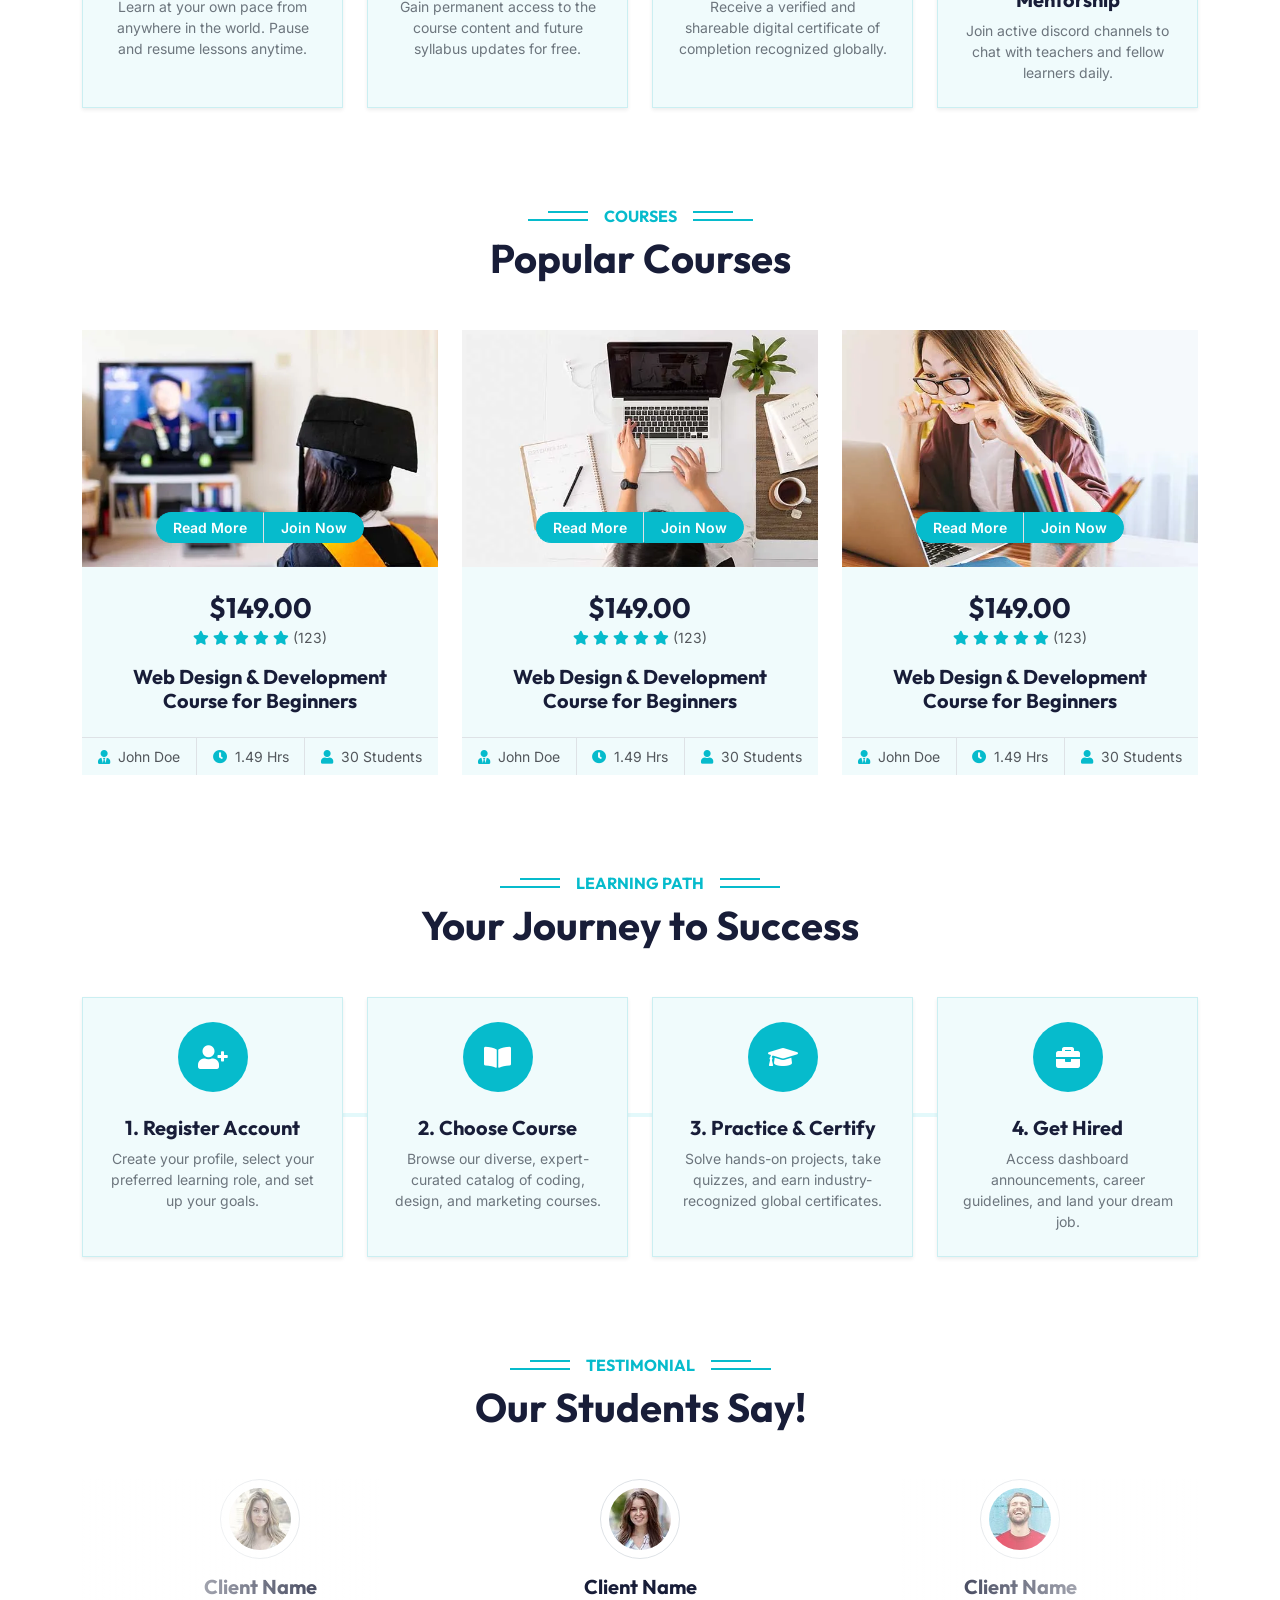
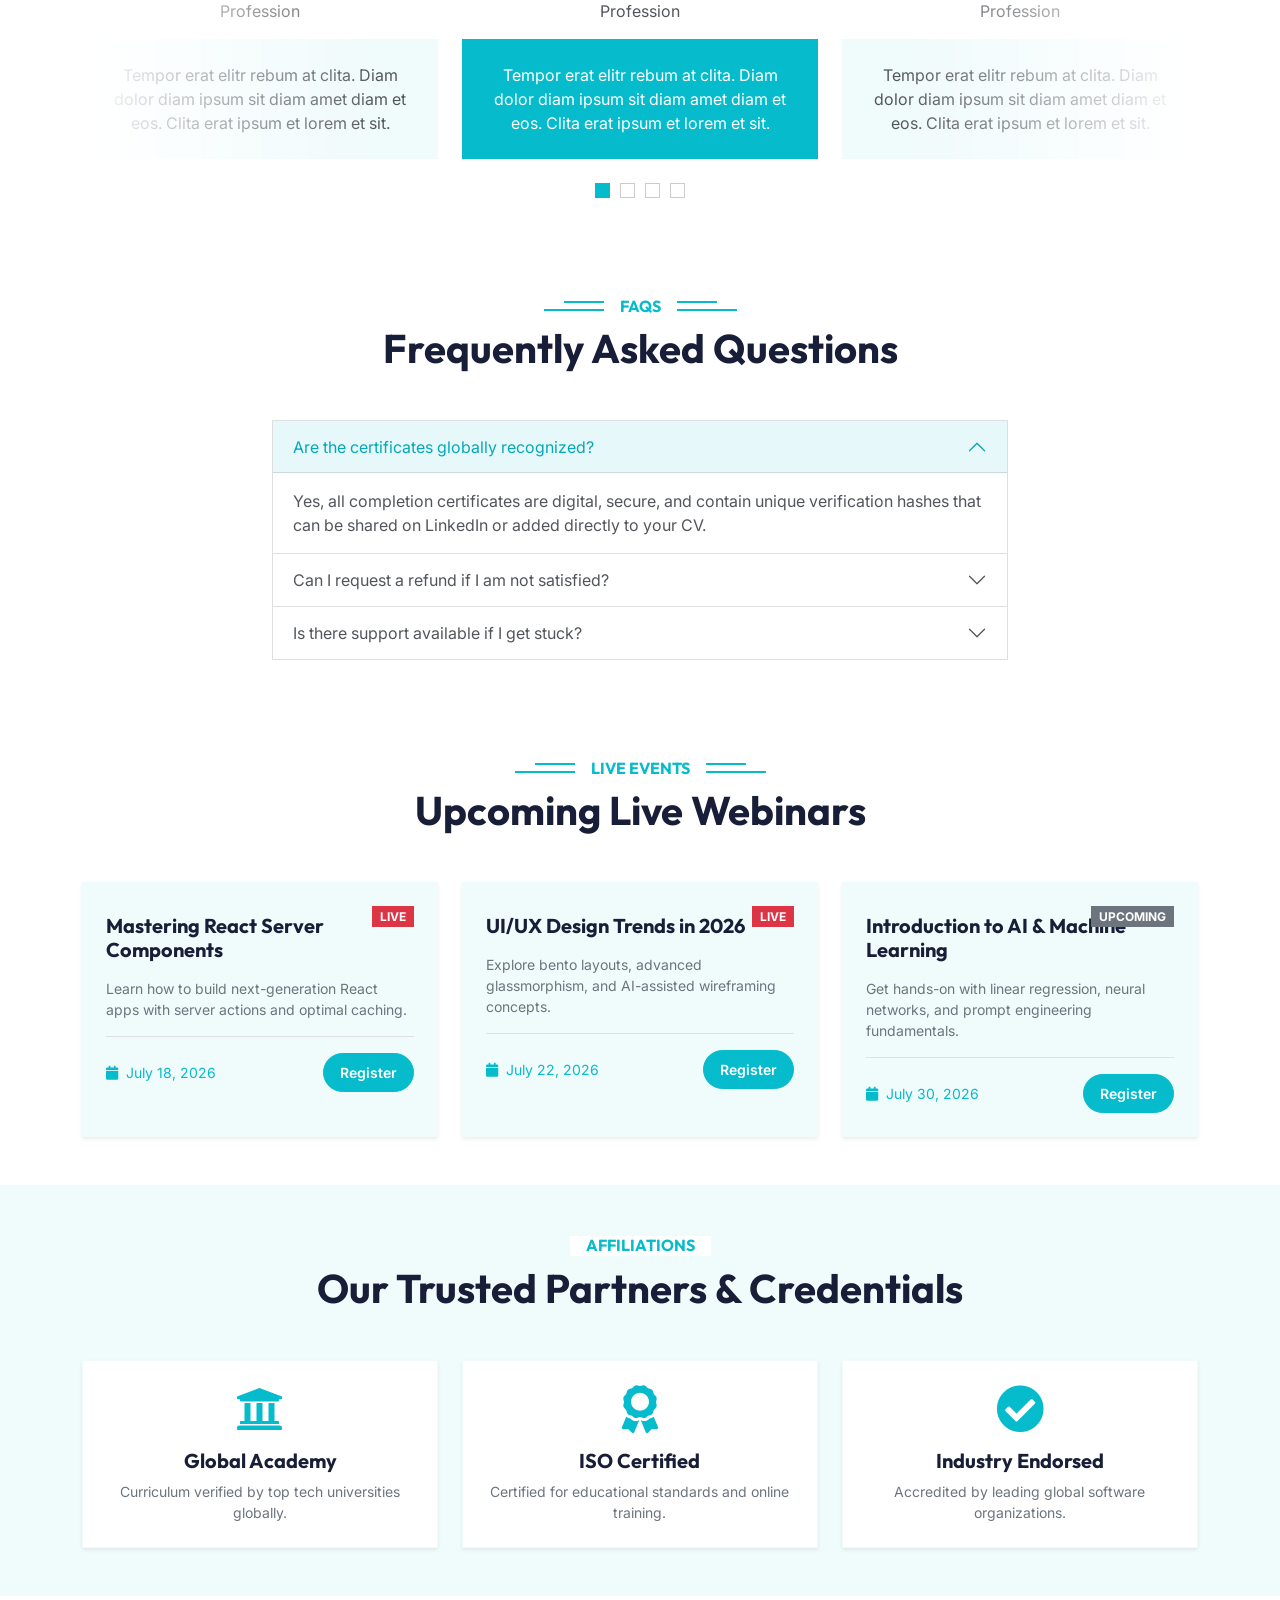
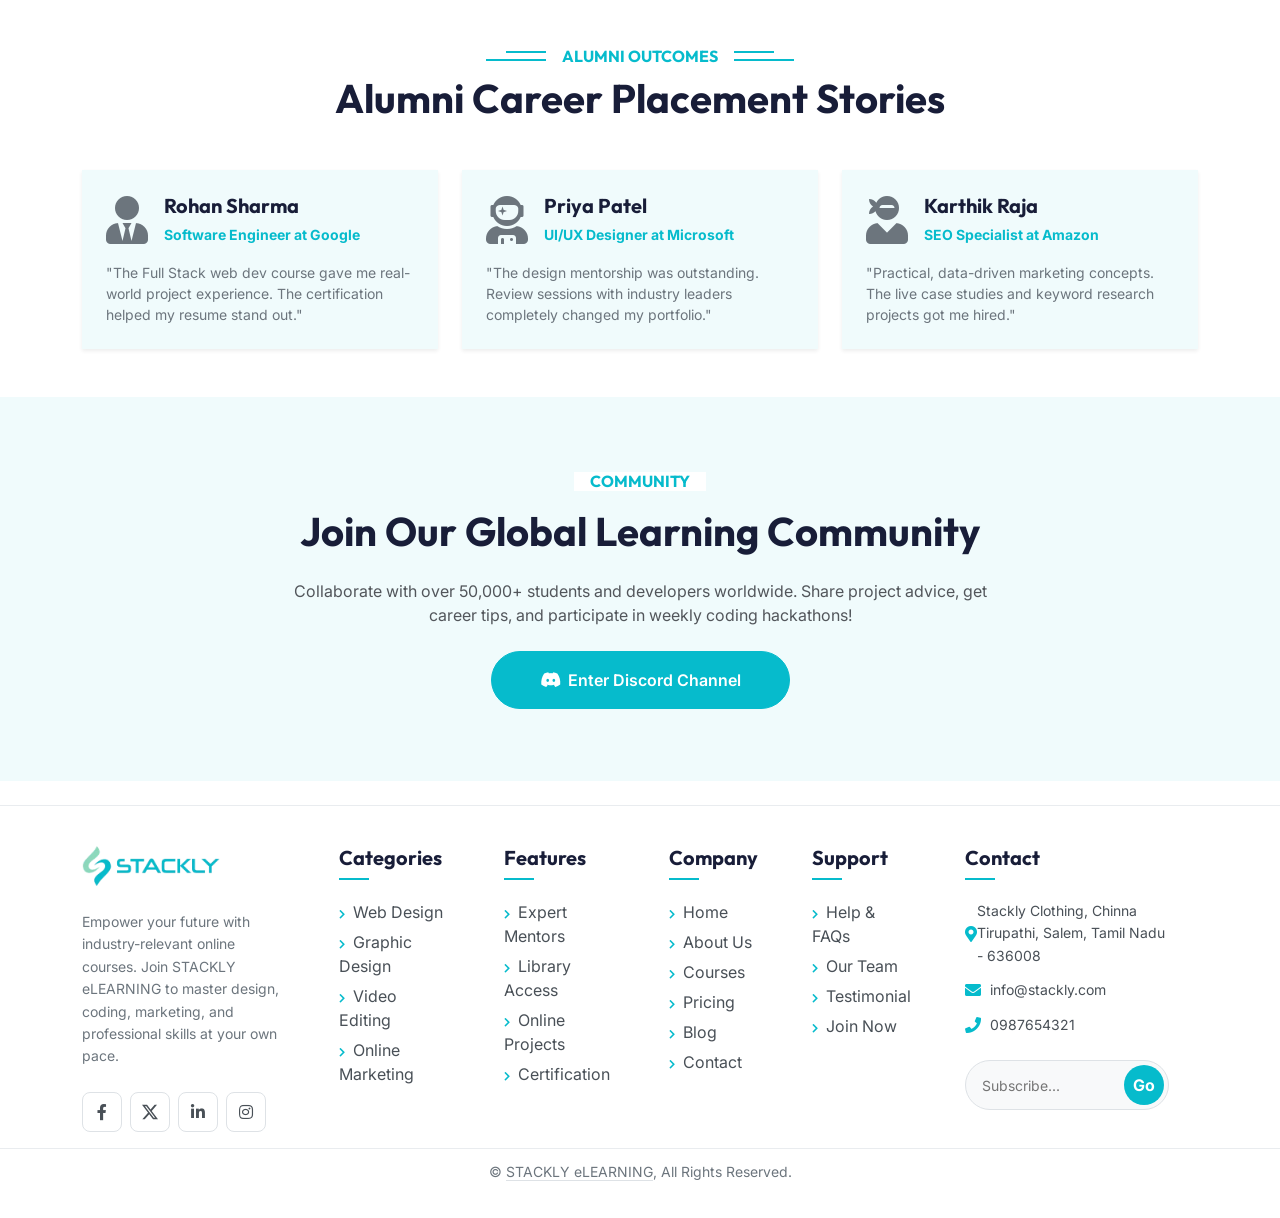
==== commit 9107efba: "Sidebar style updates, navbar sticky fix, card color improvements, and 404 page redirect updates" ====
--- a/index.html
+++ b/index.html
@@ -213,8 +213,8 @@
             style="background: rgba(24, 29, 56, 0.7)"
           >
             <div class="container">
-              <div class="row justify-content-start">
-                <div class="col-sm-10 col-lg-8">
+              <div class="row justify-content-center">
+                <div class="col-12 text-center">
                   <h5
                     class="text-primary text-uppercase mb-3 animated slideInDown"
                   >
@@ -248,8 +248,8 @@
             style="background: rgba(24, 29, 56, 0.7)"
           >
             <div class="container">
-              <div class="row justify-content-start">
-                <div class="col-sm-10 col-lg-8">
+              <div class="row justify-content-center">
+                <div class="col-12 text-center">
                   <h5
                     class="text-primary text-uppercase mb-3 animated slideInDown"
                   >
@@ -539,7 +539,7 @@
         </div>
         <div class="row g-4">
           <div class="col-lg-3 col-md-6 wow fadeInUp" data-wow-delay="0.1s">
-            <div class="card border-0 shadow-sm p-4 text-center h-100">
+            <div class="card learning-card border-0 shadow-sm p-4 text-center h-100">
               <div
                 class="rounded-circle bg-light p-3 mx-auto mb-3 text-primary"
                 style="width: 70px; height: 70px"
@@ -554,7 +554,7 @@
             </div>
           </div>
           <div class="col-lg-3 col-md-6 wow fadeInUp" data-wow-delay="0.3s">
-            <div class="card border-0 shadow-sm p-4 text-center h-100">
+            <div class="card learning-card border-0 shadow-sm p-4 text-center h-100">
               <div
                 class="rounded-circle bg-light p-3 mx-auto mb-3 text-primary"
                 style="width: 70px; height: 70px"
@@ -569,7 +569,7 @@
             </div>
           </div>
           <div class="col-lg-3 col-md-6 wow fadeInUp" data-wow-delay="0.5s">
-            <div class="card border-0 shadow-sm p-4 text-center h-100">
+            <div class="card learning-card border-0 shadow-sm p-4 text-center h-100">
               <div
                 class="rounded-circle bg-light p-3 mx-auto mb-3 text-primary"
                 style="width: 70px; height: 70px"
@@ -584,7 +584,7 @@
             </div>
           </div>
           <div class="col-lg-3 col-md-6 wow fadeInUp" data-wow-delay="0.7s">
-            <div class="card border-0 shadow-sm p-4 text-center h-100">
+            <div class="card learning-card border-0 shadow-sm p-4 text-center h-100">
               <div
                 class="rounded-circle bg-light p-3 mx-auto mb-3 text-primary"
                 style="width: 70px; height: 70px"
@@ -793,7 +793,7 @@
                   data-wow-delay="0.1s"
                 >
                   <div
-                    class="bg-white p-4 rounded shadow-sm border border-light h-100"
+                    class="learning-card p-4 rounded shadow-sm h-100"
                   >
                     <div
                       class="btn-lg-square bg-primary text-white rounded-circle mx-auto mb-4 d-flex align-items-center justify-content-center"
@@ -815,7 +815,7 @@
                   data-wow-delay="0.3s"
                 >
                   <div
-                    class="bg-white p-4 rounded shadow-sm border border-light h-100"
+                    class="learning-card p-4 rounded shadow-sm h-100"
                   >
                     <div
                       class="btn-lg-square bg-primary text-white rounded-circle mx-auto mb-4 d-flex align-items-center justify-content-center"
@@ -837,7 +837,7 @@
                   data-wow-delay="0.5s"
                 >
                   <div
-                    class="bg-white p-4 rounded shadow-sm border border-light h-100"
+                    class="learning-card p-4 rounded shadow-sm h-100"
                   >
                     <div
                       class="btn-lg-square bg-primary text-white rounded-circle mx-auto mb-4 d-flex align-items-center justify-content-center"
@@ -859,7 +859,7 @@
                   data-wow-delay="0.7s"
                 >
                   <div
-                    class="bg-white p-4 rounded shadow-sm border border-light h-100"
+                    class="learning-card p-4 rounded shadow-sm h-100"
                   >
                     <div
                       class="btn-lg-square bg-primary text-white rounded-circle mx-auto mb-4 d-flex align-items-center justify-content-center"
@@ -1400,7 +1400,7 @@
             <p><i class="fa fa-phone"></i>0987654321</p>
             <div class="subscribe-bar mt-4">
               <input type="text" placeholder="Subscribe..." />
-              <button type="button">Go</button>
+              <button type="button" onclick="window.location.href='404.html'">Go</button>
             </div>
           </div>
         </div>
--- a/css/style.css
+++ b/css/style.css
@@ -7,6 +7,7 @@
 .btn {
   font-family: "Inter", sans-serif !important;
 }
+
 h1,
 h2,
 h3,
@@ -143,9 +144,21 @@
   font-weight: 500;
 }
 
-.navbar-light.sticky-top {
-  top: -100px;
-  transition: 0.5s;
+.sticky-top {
+  position: fixed !important;
+  top: 0px !important;
+  left: 0px !important;
+  right: 0px !important;
+  z-index: 1030 !important;
+  width: 100% !important;
+}
+.sticky-top + * {
+  margin-top: 75px !important;
+}
+@media (max-width: 991.98px) {
+  .sticky-top + * {
+    margin-top: 65px !important;
+  }
 }
 
 @media (min-width: 992px) {
@@ -189,16 +202,17 @@
 
 .header-carousel .owl-nav {
   position: absolute;
-  top: 50%;
-  right: 8%;
-  transform: translateY(-50%);
+  bottom: 30px;
+  left: 50%;
+  transform: translateX(-50%);
   display: flex;
-  flex-direction: column;
+  flex-direction: row;
+  z-index: 10;
 }
 
 .header-carousel .owl-nav .owl-prev,
 .header-carousel .owl-nav .owl-next {
-  margin: 7px 0;
+  margin: 0 6px;
   width: 45px;
   height: 45px;
   display: flex;
@@ -207,6 +221,7 @@
   color: #ffffff;
   background: transparent;
   border: 1px solid #ffffff;
+  border-radius: 50%;
   font-size: 22px;
   transition: 0.5s;
 }
@@ -230,7 +245,7 @@
   background: rgba(15, 23, 43, 0.7);
 }
 
-.breadcrumb-item + .breadcrumb-item::before {
+.breadcrumb-item+.breadcrumb-item::before {
   color: var(--light);
 }
 
@@ -320,11 +335,9 @@
   left: 0;
   height: 100%;
   width: 0;
-  background: linear-gradient(
-    to right,
-    rgba(255, 255, 255, 1) 0%,
-    rgba(255, 255, 255, 0) 100%
-  );
+  background: linear-gradient(to right,
+      rgba(255, 255, 255, 1) 0%,
+      rgba(255, 255, 255, 0) 100%);
   z-index: 1;
 }
 
@@ -335,15 +348,14 @@
   right: 0;
   height: 100%;
   width: 0;
-  background: linear-gradient(
-    to left,
-    rgba(255, 255, 255, 1) 0%,
-    rgba(255, 255, 255, 0) 100%
-  );
+  background: linear-gradient(to left,
+      rgba(255, 255, 255, 1) 0%,
+      rgba(255, 255, 255, 0) 100%);
   z-index: 1;
 }
 
 @media (min-width: 768px) {
+
   .testimonial-carousel::before,
   .testimonial-carousel::after {
     width: 200px;
@@ -351,6 +363,7 @@
 }
 
 @media (min-width: 992px) {
+
   .testimonial-carousel::before,
   .testimonial-carousel::after {
     width: 300px;
@@ -466,6 +479,7 @@
   background-position: center center !important;
   background-size: cover !important;
 }
+
 .courses-header {
   background:
     linear-gradient(rgba(24, 29, 56, 0.7), rgba(24, 29, 56, 0.7)),
@@ -473,6 +487,7 @@
   background-position: center center !important;
   background-size: cover !important;
 }
+
 .pricing-header {
   background:
     linear-gradient(rgba(24, 29, 56, 0.7), rgba(24, 29, 56, 0.7)),
@@ -480,6 +495,7 @@
   background-position: center center !important;
   background-size: cover !important;
 }
+
 .blog-header {
   background:
     linear-gradient(rgba(24, 29, 56, 0.7), rgba(24, 29, 56, 0.7)),
@@ -487,6 +503,7 @@
   background-position: center center !important;
   background-size: cover !important;
 }
+
 .faq-header {
   background:
     linear-gradient(rgba(24, 29, 56, 0.7), rgba(24, 29, 56, 0.7)),
@@ -494,6 +511,7 @@
   background-position: center center !important;
   background-size: cover !important;
 }
+
 .contact-header {
   background:
     linear-gradient(rgba(24, 29, 56, 0.7), rgba(24, 29, 56, 0.7)),
@@ -501,6 +519,7 @@
   background-position: center center !important;
   background-size: cover !important;
 }
+
 .team-header {
   background:
     linear-gradient(rgba(24, 29, 56, 0.7), rgba(24, 29, 56, 0.7)),
@@ -508,6 +527,7 @@
   background-position: center center !important;
   background-size: cover !important;
 }
+
 .testimonial-header {
   background:
     linear-gradient(rgba(24, 29, 56, 0.7), rgba(24, 29, 56, 0.7)),
@@ -515,6 +535,7 @@
   background-position: center center !important;
   background-size: cover !important;
 }
+
 .details-header {
   background:
     linear-gradient(rgba(24, 29, 56, 0.7), rgba(24, 29, 56, 0.7)),
@@ -529,6 +550,7 @@
   color: #495057 !important;
   border-top: 1px solid #e9ecef;
 }
+
 .custom-footer h5 {
   color: #181d38 !important;
   font-weight: 700;
@@ -536,6 +558,7 @@
   padding-bottom: 10px;
   margin-bottom: 20px;
 }
+
 .custom-footer h5::after {
   content: "";
   position: absolute;
@@ -545,11 +568,13 @@
   height: 2px;
   background-color: #06bbcc;
 }
+
 .custom-footer p {
   color: #6c757d !important;
   line-height: 1.6;
   font-size: 14px;
 }
+
 .custom-footer a.footer-link {
   color: #495057 !important;
   text-decoration: none;
@@ -557,19 +582,23 @@
   display: block;
   margin-bottom: 6px;
 }
+
 .custom-footer a.footer-link:hover {
   color: #06bbcc !important;
   padding-left: 5px;
 }
+
 .custom-footer a.footer-link i {
   color: #06bbcc;
   font-size: 10px;
   margin-right: 8px;
 }
+
 .custom-footer .social-icons {
   display: flex;
   flex-wrap: nowrap;
 }
+
 .custom-footer .social-icons a {
   width: 40px;
   height: 40px;
@@ -583,11 +612,13 @@
   transition: 0.3s;
   text-decoration: none;
 }
+
 .custom-footer .social-icons a:hover {
   border-color: #06bbcc;
   color: #06bbcc;
   background-color: #f8f9fa;
 }
+
 .custom-footer .contact-info p {
   display: flex;
   align-items: center;
@@ -595,11 +626,13 @@
   font-size: 14px;
   color: #495057 !important;
 }
+
 .custom-footer .contact-info p i {
   color: #06bbcc;
   width: 25px;
   font-size: 16px;
 }
+
 .custom-footer .subscribe-bar {
   display: flex !important;
   flex-wrap: nowrap !important;
@@ -610,6 +643,7 @@
   max-width: 100%;
   align-items: center;
 }
+
 .custom-footer .subscribe-bar input {
   border: none;
   background: transparent;
@@ -619,6 +653,7 @@
   outline: none;
   font-size: 14px;
 }
+
 .custom-footer .subscribe-bar button {
   background: #06bbcc;
   color: #ffffff;
@@ -632,9 +667,11 @@
   justify-content: center;
   transition: 0.3s;
 }
+
 .custom-footer .subscribe-bar button:hover {
   background: #059ea9;
 }
+
 .copyright-bar {
   border-top: 1px solid #e9ecef;
   background-color: #ffffff;
@@ -645,28 +682,35 @@
 
 /* Custom Responsive Grid Widths for Footer Columns to prevent overlap */
 @media (min-width: 992px) {
-  .custom-footer > .container > .row {
+  .custom-footer>.container>.row {
     justify-content: flex-start !important;
   }
-  .custom-footer > .container > .row > div {
+
+  .custom-footer>.container>.row>div {
     margin-right: 2.5% !important;
   }
-  .custom-footer > .container > .row > div:nth-child(1) {
+
+  .custom-footer>.container>.row>div:nth-child(1) {
     width: 20% !important;
   }
-  .custom-footer > .container > .row > div:nth-child(2) {
+
+  .custom-footer>.container>.row>div:nth-child(2) {
     width: 12% !important;
   }
-  .custom-footer > .container > .row > div:nth-child(3) {
+
+  .custom-footer>.container>.row>div:nth-child(3) {
     width: 12% !important;
   }
-  .custom-footer > .container > .row > div:nth-child(4) {
+
+  .custom-footer>.container>.row>div:nth-child(4) {
     width: 10% !important;
   }
-  .custom-footer > .container > .row > div:nth-child(5) {
+
+  .custom-footer>.container>.row>div:nth-child(5) {
     width: 11% !important;
   }
-  .custom-footer > .container > .row > div:nth-child(6) {
+
+  .custom-footer>.container>.row>div:nth-child(6) {
     width: 20% !important;
     margin-right: 0 !important;
   }
@@ -678,24 +722,31 @@
     height: 320px !important;
     min-height: auto !important;
   }
+
   .header-carousel .owl-carousel-item img {
     height: 100% !important;
     object-fit: cover !important;
   }
+
   .header-carousel h1.display-3 {
     font-size: 1.5rem !important;
     line-height: 1.25 !important;
   }
+
   .header-carousel h5 {
     font-size: 0.9rem !important;
   }
+
   .header-carousel p {
-    display: none !important; /* Hide long paragraph on mobile */
-  }
+    display: none !important;
+    /* Hide long paragraph on mobile */
+  }
+
   .header-carousel .btn {
     padding: 8px 16px !important;
     font-size: 0.85rem !important;
   }
+
   .page-header {
     height: 320px !important;
     display: flex !important;
@@ -704,23 +755,28 @@
     padding: 0 !important;
     margin-bottom: 10px !important;
   }
+
   .page-header .container {
     padding-top: 0 !important;
     padding-bottom: 0 !important;
   }
+
   .page-header p {
     display: none !important;
   }
+
   .page-header h1.display-3 {
     font-size: 1.5rem !important;
     margin-bottom: 10px !important;
   }
+
   .page-header .breadcrumb {
     font-size: 0.85rem !important;
   }
-  .page-header + div,
-  .page-header + .container-xxl,
-  .page-header + .container-fluid {
+
+  .page-header+div,
+  .page-header+.container-xxl,
+  .page-header+.container-fluid {
     padding-top: 15px !important;
   }
 }
@@ -729,55 +785,70 @@
   .navbar {
     flex-wrap: nowrap !important;
   }
+
   .navbar-brand {
     padding-left: 10px !important;
     padding-right: 10px !important;
     height: 50px !important;
   }
+
   .navbar-brand img {
     height: 36px !important;
   }
+
   .navbar-toggler {
     margin-right: 10px !important;
     margin-left: auto !important;
     padding: 5px 9px !important;
     font-size: 1.05rem !important;
   }
+
   .header-carousel .owl-carousel-item {
     height: 260px !important;
     min-height: auto !important;
   }
+
   .header-carousel h1.display-3 {
     font-size: 1.25rem !important;
     line-height: 1.2 !important;
   }
+
   .header-carousel h5 {
     font-size: 0.8rem !important;
     margin-bottom: 5px !important;
   }
+
   .header-carousel .btn {
     padding: 6px 12px !important;
     font-size: 0.75rem !important;
     margin-bottom: 5px !important;
   }
+
   .owl-nav {
-    display: none !important; /* Hide overlay arrows */
-  }
+    display: none !important;
+    /* Hide overlay arrows */
+  }
+
   .service-item {
     padding: 15px !important;
   }
+
   .service-item h5 {
     font-size: 0.95rem !important;
   }
+
   .service-item p {
     font-size: 0.8rem !important;
   }
+
   .page-header {
     height: 260px !important;
   }
+
   .page-header h1.display-3 {
     font-size: 1.25rem !important;
   }
+
   .page-header .breadcrumb {
     font-size: 0.75rem !important;
   }
@@ -788,16 +859,20 @@
     height: 220px !important;
     min-height: auto !important;
   }
+
   .header-carousel h1.display-3 {
     font-size: 1.05rem !important;
   }
+
   .header-carousel h5 {
     font-size: 0.75rem !important;
   }
+
   .header-carousel .btn {
     padding: 4px 10px !important;
     font-size: 0.7rem !important;
   }
+
   .page-header {
     height: 220px !important;
   }
@@ -809,39 +884,48 @@
     padding-right: 5px !important;
     height: 40px !important;
   }
+
   .navbar-brand img {
     height: 28px !important;
     margin-right: 4px !important;
   }
+
   .navbar-toggler {
     margin-right: 5px !important;
     margin-left: auto !important;
     padding: 3px 6px !important;
     font-size: 0.9rem !important;
   }
+
   .header-carousel .owl-carousel-item {
     height: 160px !important;
     min-height: auto !important;
   }
+
   .header-carousel h1.display-3 {
     font-size: 0.75rem !important;
     line-height: 1.1 !important;
   }
+
   .header-carousel h5 {
     font-size: 0.55rem !important;
   }
+
   .header-carousel .btn {
     padding: 3px 6px !important;
     font-size: 0.6rem !important;
     margin-bottom: 2px !important;
     margin-right: 2px !important;
   }
+
   .page-header {
     height: 160px !important;
   }
+
   .page-header h1.display-3 {
     font-size: 0.75rem !important;
   }
+
   .page-header .breadcrumb {
     font-size: 0.6rem !important;
   }
@@ -856,15 +940,18 @@
 }
 
 @media (max-width: 576px) {
+
   html,
   body {
     overflow-x: hidden !important;
     width: 100% !important;
   }
+
   .row {
     margin-right: 0 !important;
     margin-left: 0 !important;
   }
+
   .container,
   .container-fluid,
   .container-xxl {
@@ -872,14 +959,17 @@
     padding-left: 10px !important;
     overflow-x: hidden !important;
   }
+
   .section-title::before,
   .section-title::after {
-    display: none !important; /* Hide decorative horizontal background lines */
+    display: none !important;
+    /* Hide decorative horizontal background lines */
   }
 }
 
 /* Responsive overrides for ultra-narrow screens (150px - 280px) */
 @media (max-width: 280px) {
+
   /* Scale down containers & columns */
   .container,
   .container-fluid,
@@ -887,7 +977,8 @@
     padding-right: 4px !important;
     padding-left: 4px !important;
   }
-  .row > * {
+
+  .row>* {
     padding-right: 4px !important;
     padding-left: 4px !important;
   }
@@ -907,6 +998,7 @@
     font-size: 12.5px !important;
     line-height: 1.3 !important;
   }
+
   h1,
   h2,
   h3,
@@ -916,21 +1008,27 @@
   .display-3 {
     font-family: "Outfit", sans-serif !important;
   }
+
   h1 {
     font-size: 14px !important;
   }
+
   h2 {
     font-size: 13px !important;
   }
+
   h3 {
     font-size: 12px !important;
   }
+
   h4 {
     font-size: 12.5px !important;
   }
+
   h5 {
     font-size: 12.5px !important;
   }
+
   h6 {
     font-size: 10px !important;
   }
@@ -941,16 +1039,19 @@
   .p-3 {
     padding: 8px !important;
   }
+
   .pt-3,
   .pt-4,
   .pt-5 {
     padding-top: 8px !important;
   }
+
   .pb-3,
   .pb-4,
   .pb-5 {
     padding-bottom: 8px !important;
   }
+
   .mt-4,
   .mb-4,
   .mt-5,
@@ -965,6 +1066,7 @@
   .fa-5x {
     font-size: 1.5rem !important;
   }
+
   i {
     font-size: 1.2rem !important;
   }
@@ -974,6 +1076,7 @@
     max-height: 80px !important;
     object-fit: cover !important;
   }
+
   .cat-item a {
     padding: 4px !important;
   }
@@ -989,12 +1092,14 @@
   .fact-item {
     padding: 10px !important;
   }
+
   .fact-item h2 {
     font-size: 1.4rem !important;
   }
 }
 
 @media (max-width: 180px) {
+
   /* Extra scaling down for 150px watch viewports */
   .container,
   .container-fluid,
@@ -1002,10 +1107,12 @@
     padding-right: 2px !important;
     padding-left: 2px !important;
   }
-  .row > * {
+
+  .row>* {
     padding-right: 2px !important;
     padding-left: 2px !important;
   }
+
   body,
   p,
   span,
@@ -1016,14 +1123,17 @@
   label {
     font-size: 9.5px !important;
   }
+
   h5,
   h6 {
     font-size: 10px !important;
   }
+
   .p-4,
   .p-5 {
     padding: 4px !important;
   }
+
   .fa-3x,
   .fa-4x,
   .fa-5x {
@@ -1045,45 +1155,73 @@
   transition: all 0.3s ease;
   box-shadow: 5px 0 15px rgba(0, 0, 0, 0.15);
   overflow-y: auto;
-}
+  font-family: "Outfit", sans-serif !important;
+}
+
 #mobile-sidebar.active {
   left: 0 !important;
 }
+
 #mobile-sidebar .sidebar-header {
   padding: 15px;
   border-bottom: 1px solid rgba(255, 255, 255, 0.1);
   position: relative;
 }
+
 #mobile-sidebar ul.components {
   padding: 8px 0;
 }
+
 #mobile-sidebar ul li a {
-  padding: 8px 16px;
-  font-size: 13px;
+  padding: 10px 20px;
+  font-size: 15px;
+  font-weight: 500;
   display: block;
   color: #a3a7be;
   text-decoration: none;
   transition: all 0.3s;
-}
+  letter-spacing: 0.3px;
+}
+
 #mobile-sidebar ul li a i {
-  width: 18px;
+  width: 20px;
   text-align: center;
-  margin-right: 6px;
-}
+  margin-right: 8px;
+}
+
 #mobile-sidebar ul li a:hover,
-#mobile-sidebar ul li.active > a {
+#mobile-sidebar ul li.active>a {
   color: #fff;
   background: #06bbcc;
 }
+
+.sidebar-contact-info {
+  font-size: 13px !important;
+}
+
+.sidebar-contact-info strong {
+  font-size: 13px !important;
+  font-weight: 600 !important;
+  color: #06bbcc !important;
+  text-transform: uppercase;
+  letter-spacing: 0.5px;
+}
+
+.sidebar-contact-info i {
+  font-size: 13px !important;
+}
+
 /* Blur and lock scrolling exactly like dashboard */
-#mobile-sidebar.active ~ * {
+#mobile-sidebar.active~* {
   filter: blur(4px);
   pointer-events: none;
 }
-#mobile-sidebar.active ~ #mobile-sidebar {
+
+#mobile-sidebar.active~#mobile-sidebar {
   filter: none !important;
   pointer-events: auto !important;
 }
+
 body.mobile-sidebar-open,
 html.mobile-sidebar-open {
   overflow: hidden !important;
@@ -1092,6 +1230,7 @@
 
 /* Widen containers on tablet & medium screen viewports to reduce side gaps */
 @media (min-width: 768px) and (max-width: 1199.98px) {
+
   .container,
   .container-md,
   .container-sm {
@@ -1110,22 +1249,27 @@
   #mobile-sidebar .sidebar-header {
     padding: 6px 8px !important;
   }
+
   #mobile-sidebar ul.components {
     padding: 4px 0 !important;
   }
+
   #mobile-sidebar ul li a {
     padding: 6px 10px !important;
     font-size: 12.5px !important;
   }
+
   #mobile-sidebar ul li a i {
     font-size: 12.5px !important;
     margin-right: 4px !important;
     width: auto !important;
   }
+
   .sidebar-contact-info {
     font-size: 10.5px !important;
     padding: 4px 6px !important;
   }
+
   .sidebar-contact-info div i {
     font-size: 10.5px !important;
     margin-right: 4px !important;
@@ -1136,24 +1280,43 @@
   #mobile-sidebar .sidebar-header {
     padding: 4px 6px !important;
   }
+
   #mobile-sidebar ul.components {
     padding: 2px 0 !important;
   }
+
   #mobile-sidebar ul li a {
     padding: 4px 6px !important;
     font-size: 10.5px !important;
   }
+
   #mobile-sidebar ul li a i {
     font-size: 10.5px !important;
     margin-right: 2px !important;
     width: auto !important;
   }
+
   .sidebar-contact-info {
     font-size: 8px !important;
     padding: 2px 4px !important;
   }
+
   .sidebar-contact-info div i {
     font-size: 8px !important;
     margin-right: 2px !important;
   }
 }
+
+/* Learning Path Custom Cards */
+.learning-card {
+  background-color: #f0fbfc !important;
+  border: 1px solid #cbeff2 !important;
+  transition: all 0.35s cubic-bezier(0.4, 0, 0.2, 1);
+}
+
+.learning-card:hover {
+  transform: translateY(-10px);
+  background-color: #ffffff !important;
+  border-color: #06bbcc !important;
+  box-shadow: 0 12px 30px rgba(6, 187, 204, 0.2) !important;
+}
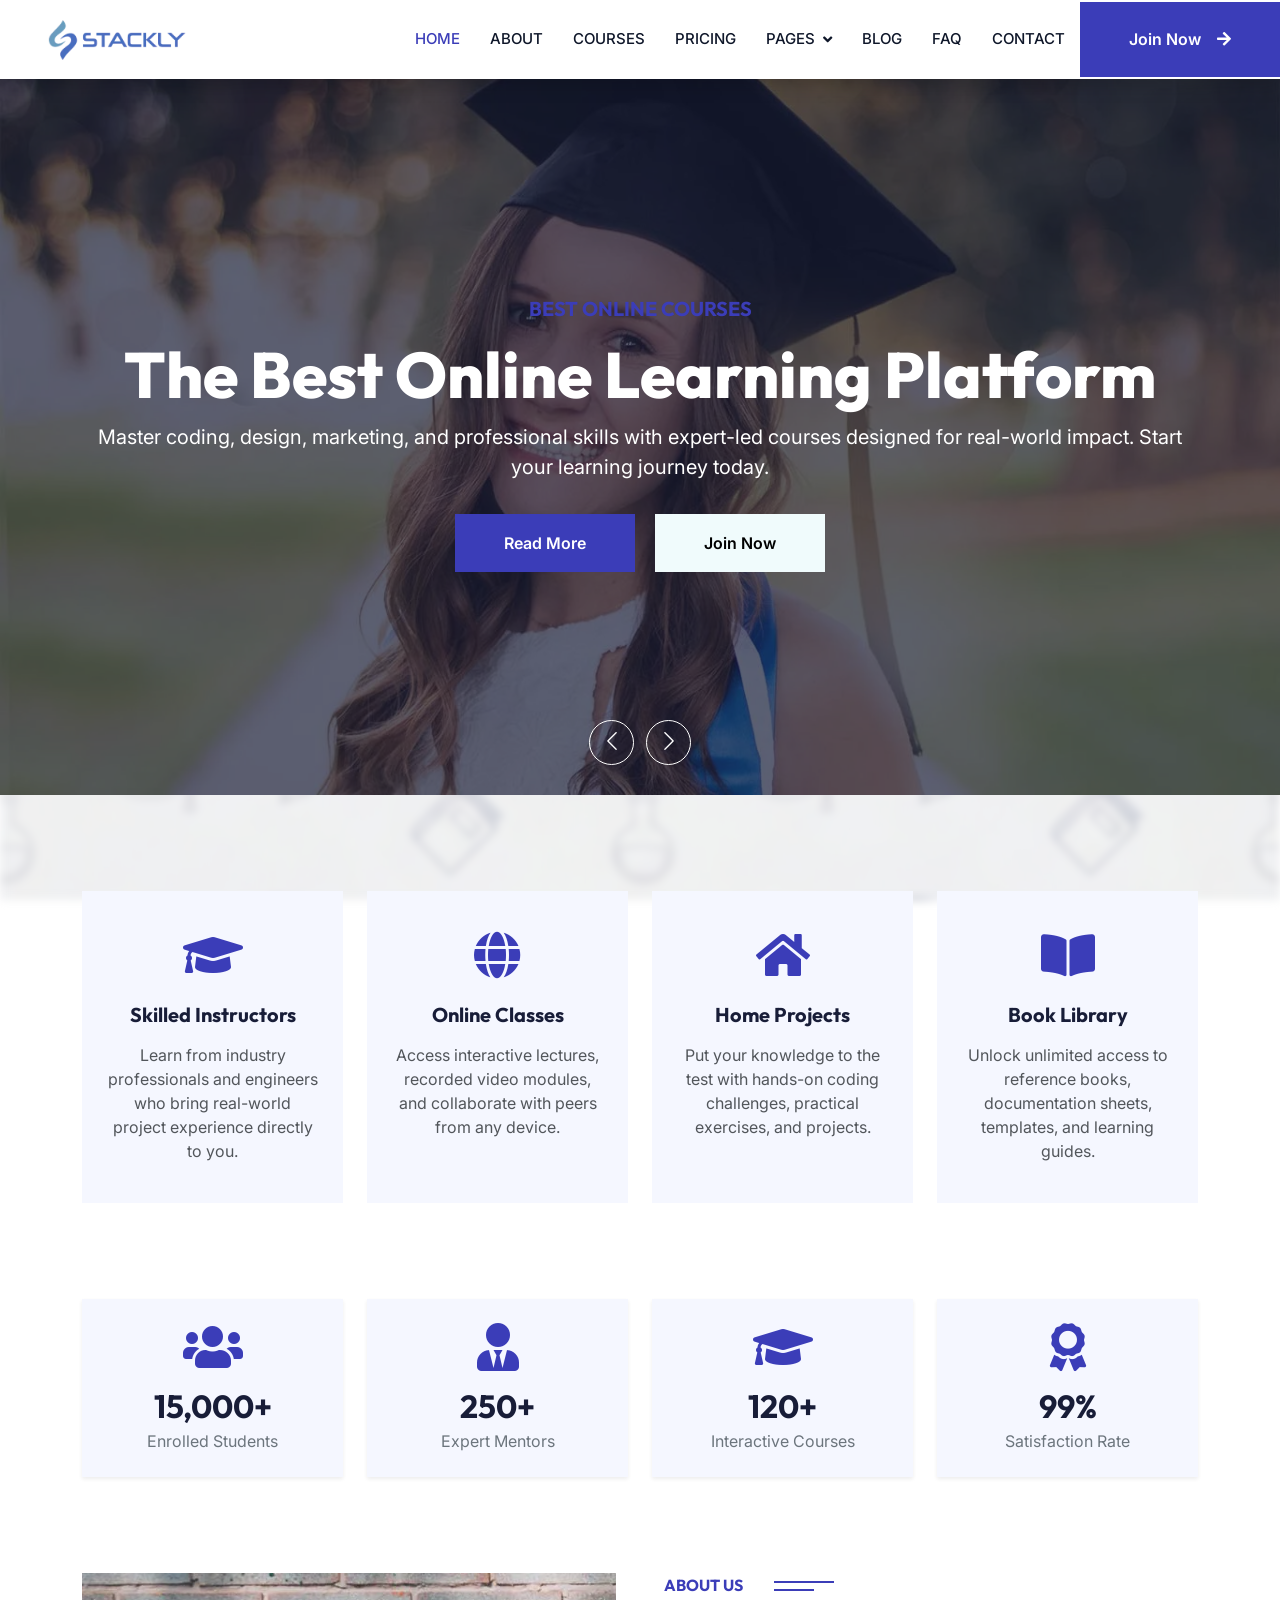
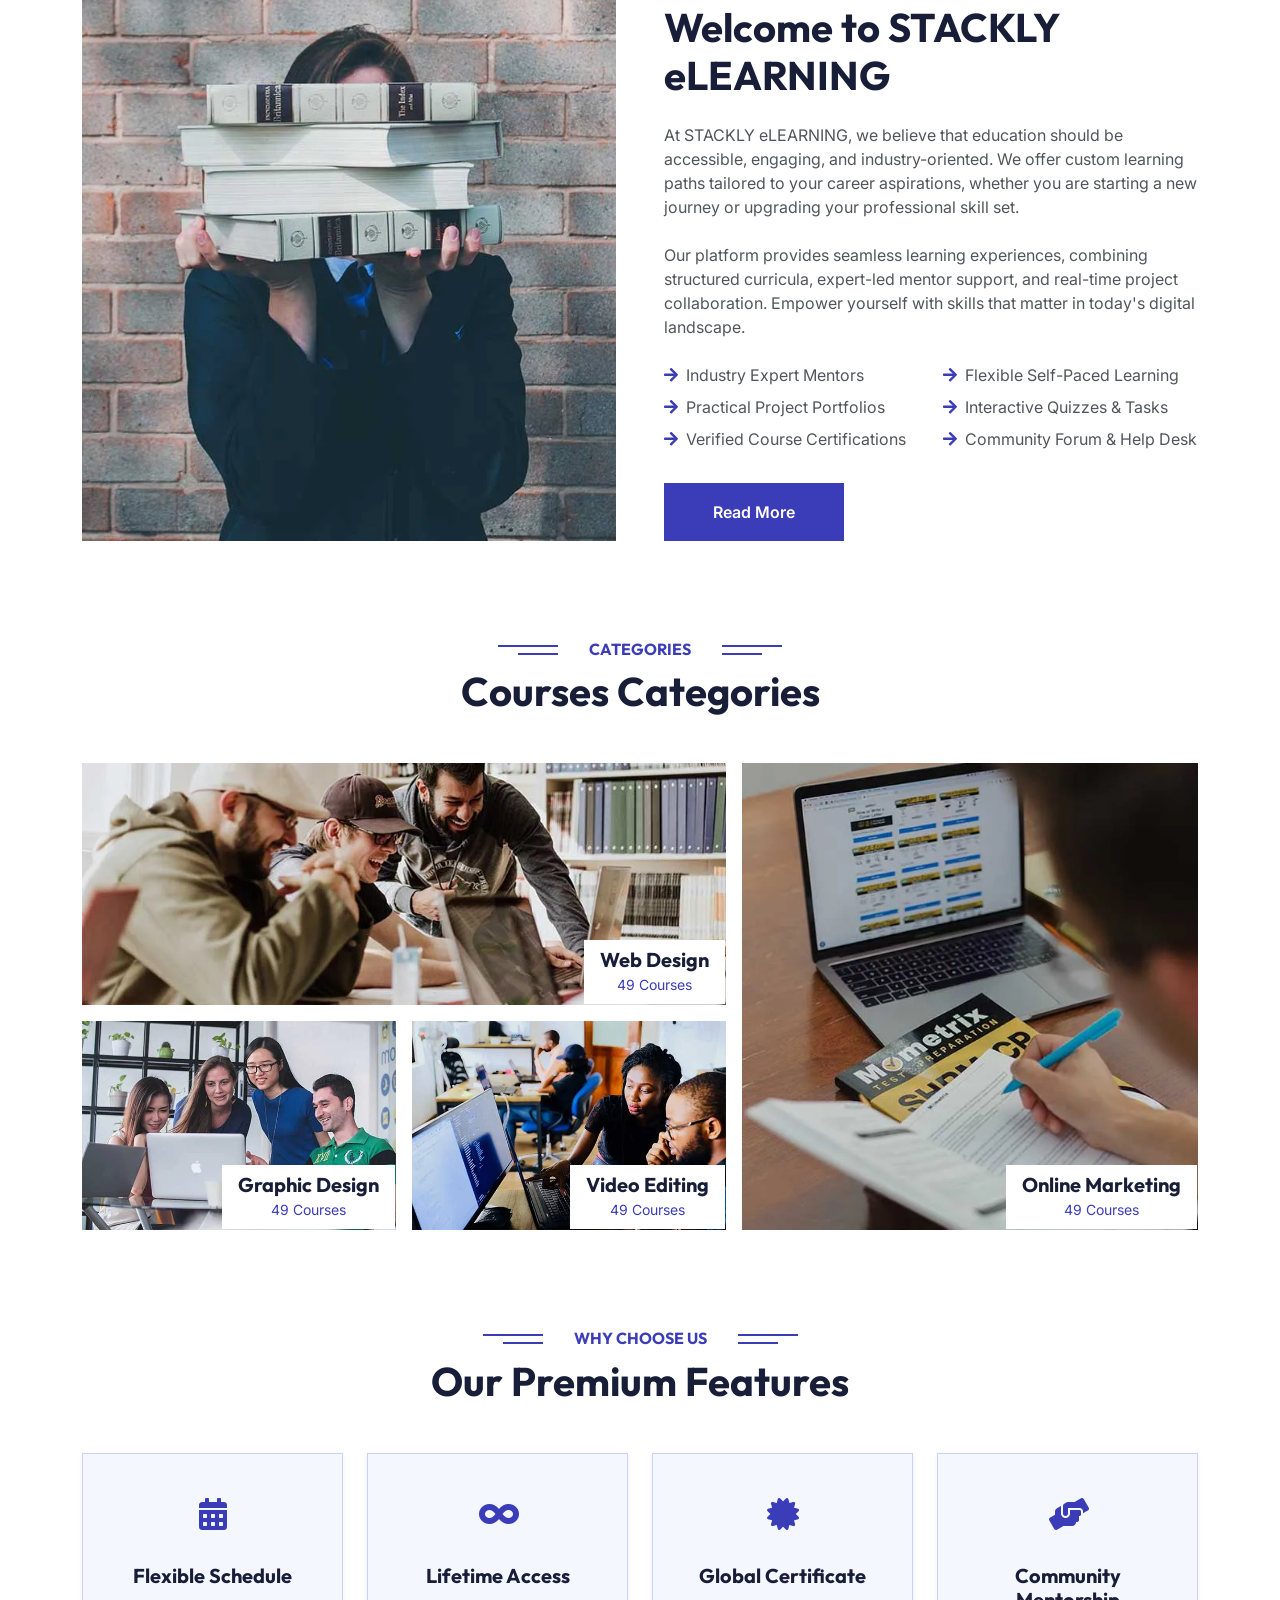
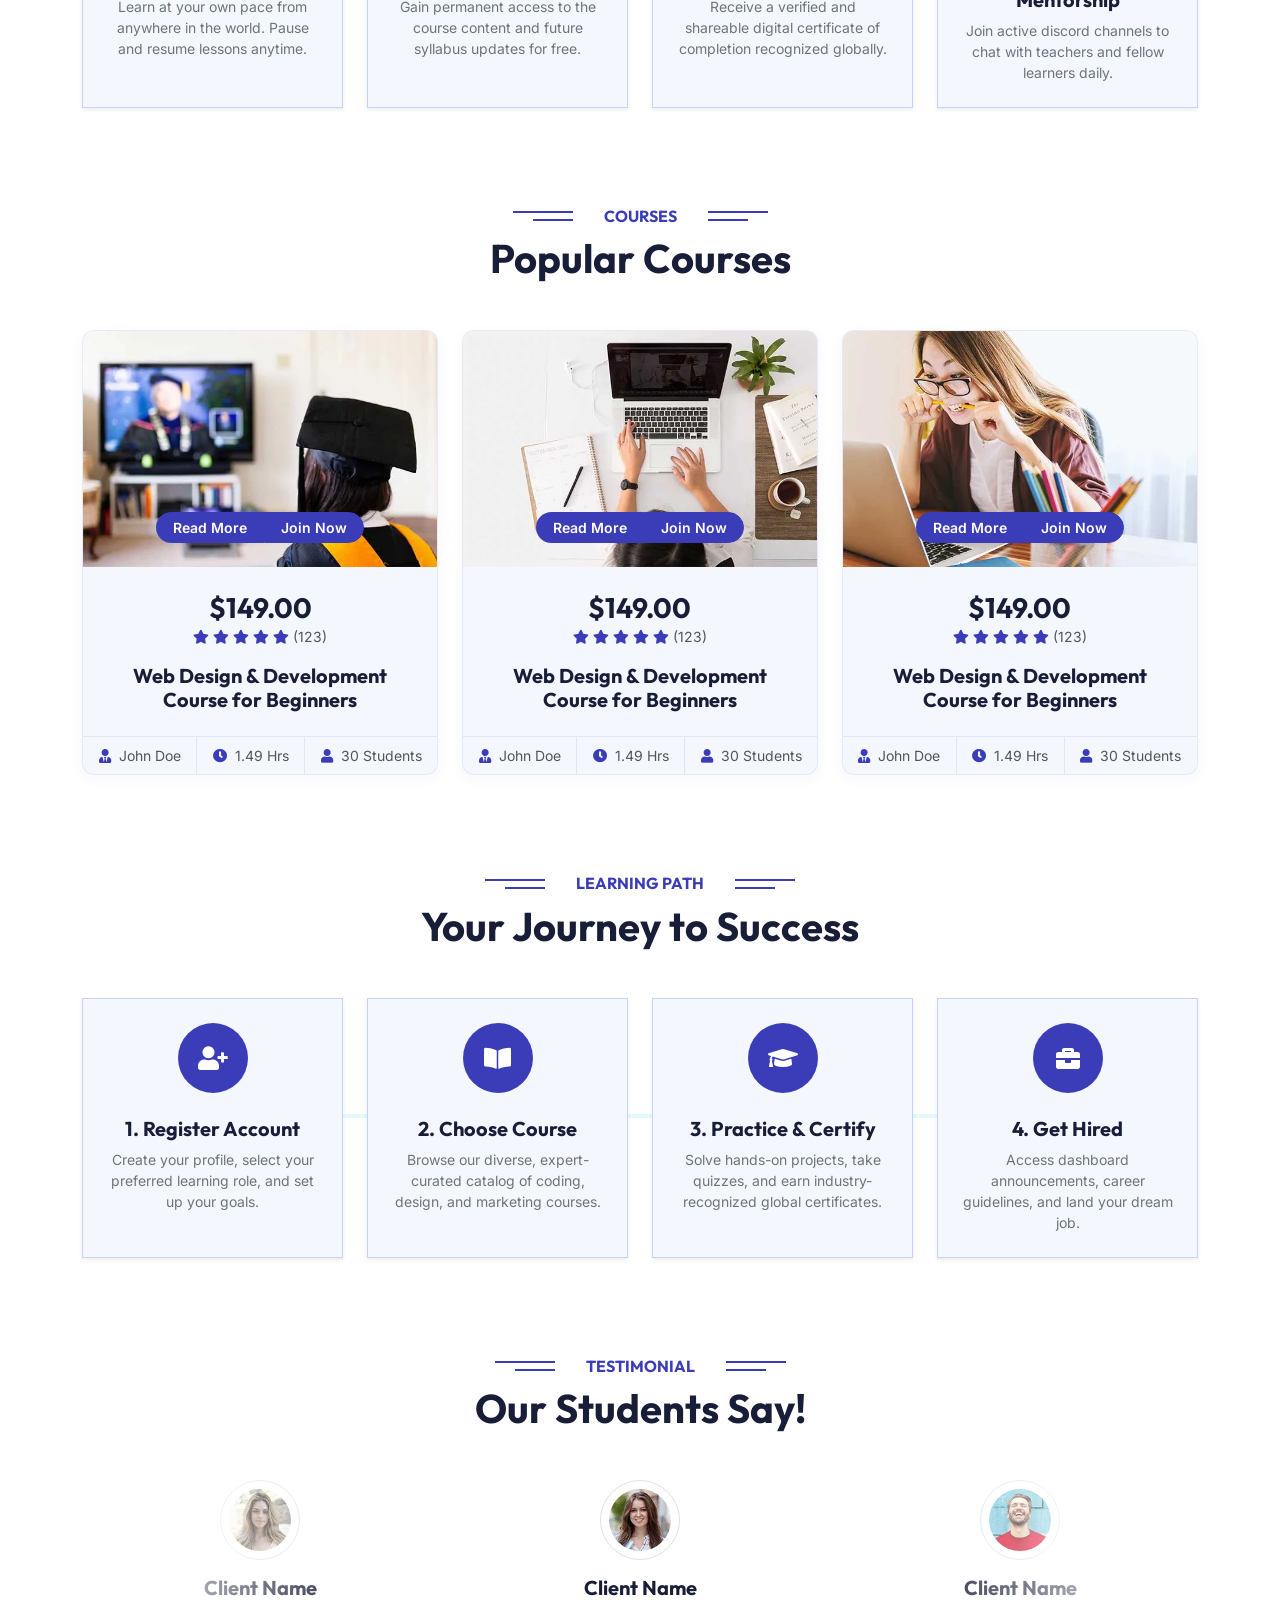
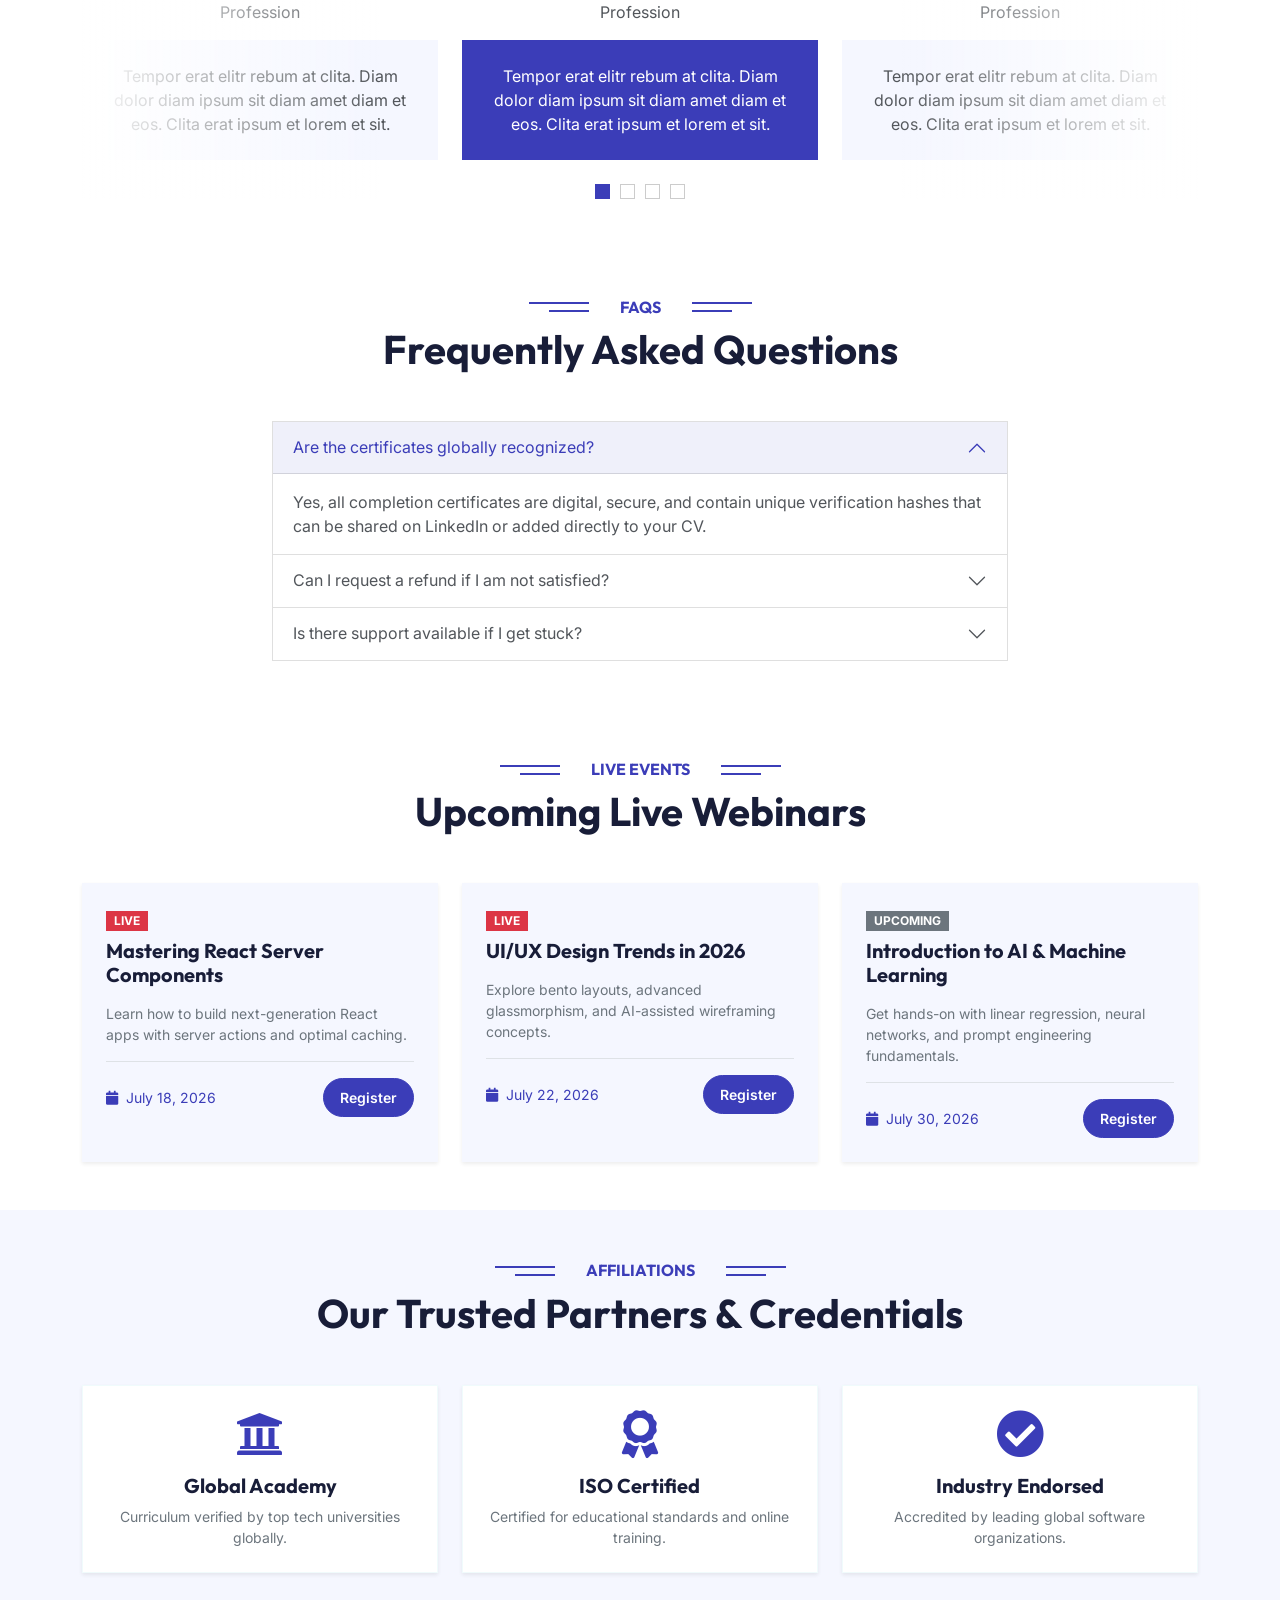
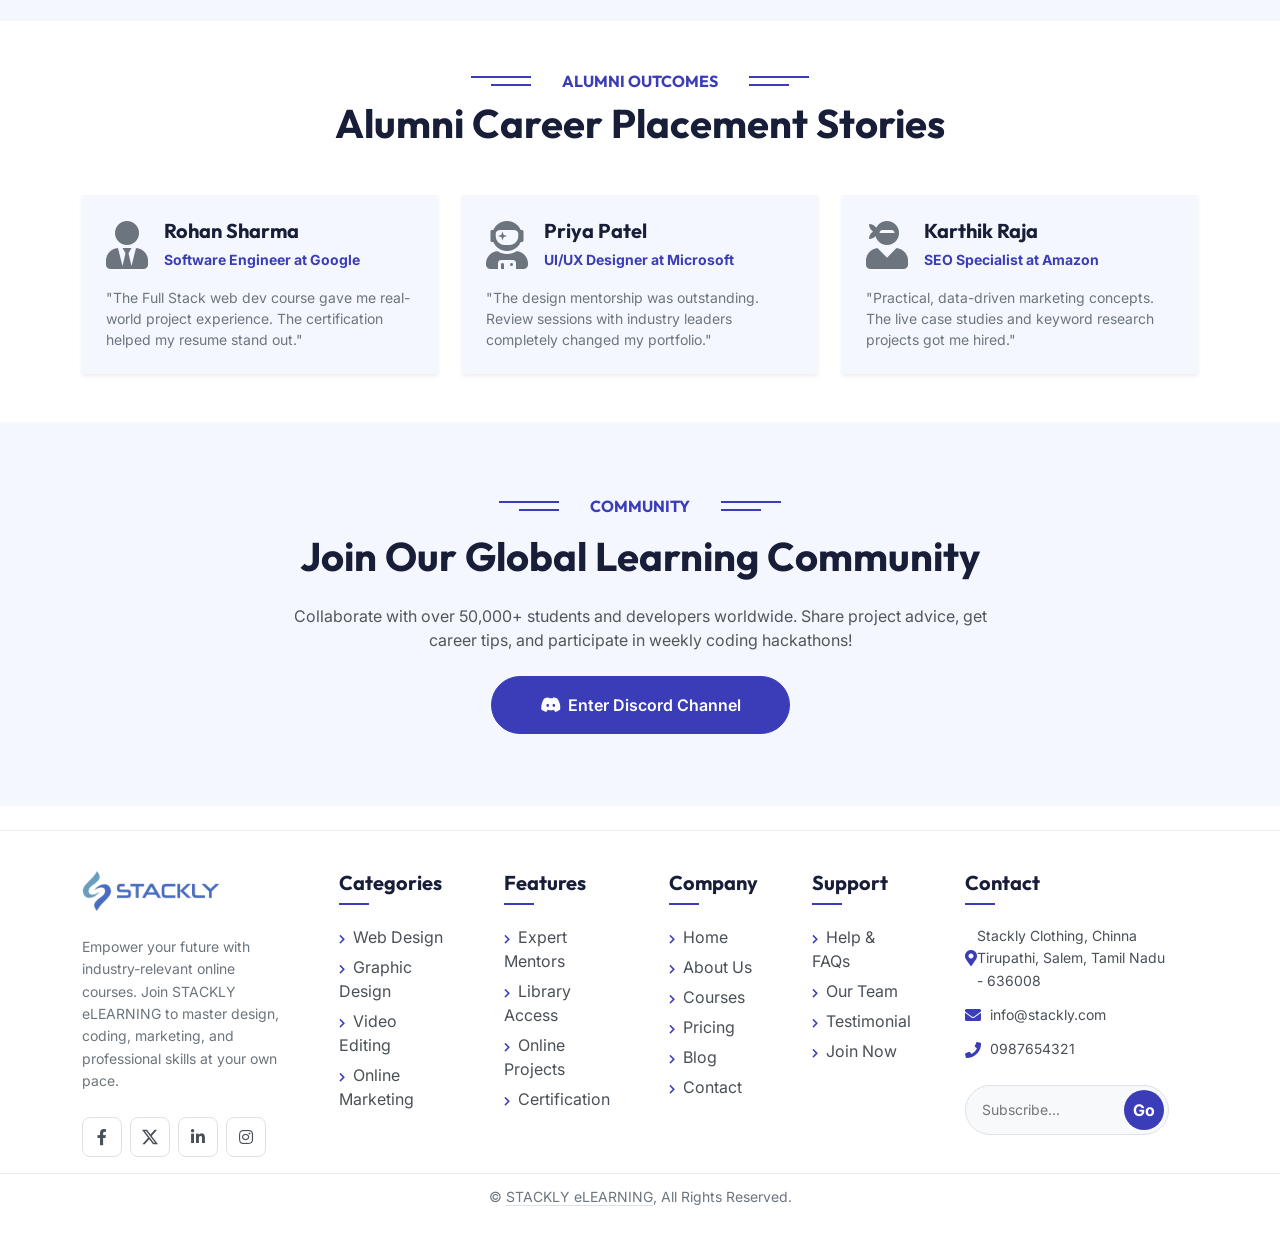
==== commit 40585380: "Fix footer and section title layout, accordion active theme colors, responsive 700px navbar breakpoi" ====
--- a/index.html
+++ b/index.html
@@ -1,1490 +1,1202 @@
 <!doctype html>
 <html lang="en">
-  <!-- Mirrored from themewagon.github.io/elearning/ by HTTrack Website Copier/3.x [XR&CO'2014], Mon, 13 Jul 2026 05:12:00 GMT -->
-  <!-- Added by HTTrack --><meta
-    http-equiv="content-type"
-    content="text/html;charset=utf-8"
-  /><!-- /Added by HTTrack -->
-  <head>
-    <meta charset="utf-8" />
-    <title>eLEARNING - eLearning HTML Template</title>
-    <meta content="width=device-width, initial-scale=1.0" name="viewport" />
-    <meta content="" name="keywords" />
-    <meta content="" name="description" />
-
-    <!-- Favicon -->
-    <link href="img/favicon.html" rel="icon" />
-
-    <!-- Google Web Fonts -->
-    <link rel="preconnect" href="https://fonts.googleapis.com/" />
-    <link rel="preconnect" href="https://fonts.gstatic.com/" crossorigin />
-    <link
-      href="https://fonts.googleapis.com/css2?family=Inter:wght@300;400;500;600;700&amp;family=Outfit:wght@400;500;600;700;800&amp;display=swap"
-      rel="stylesheet"
-    />
-
-    <!-- Icon Font Stylesheet -->
-    <link href="css/all.min.css" rel="stylesheet" />
-    <link href="css/bootstrap-icons.css" rel="stylesheet" />
-
-    <!-- Libraries Stylesheet -->
-    <link href="lib/animate/animate.min.css" rel="stylesheet" />
-    <link href="lib/owlcarousel/assets/owl.carousel.min.css" rel="stylesheet" />
-
-    <!-- Customized Bootstrap Stylesheet -->
-    <link href="css/bootstrap.min.css" rel="stylesheet" />
-
-    <!-- Template Stylesheet -->
-    <link href="css/style.css" rel="stylesheet" />
-    <style>
-      /* Mobile Sidebar Drawer Styles */
-      #mobile-sidebar {
-        position: fixed !important;
-        top: 0;
-        left: -280px;
-        width: 260px;
-        height: 100vh !important;
-        background: #181d38;
-        color: #fff;
-        z-index: 1050 !important;
-        transition: all 0.3s ease;
-        box-shadow: 5px 0 15px rgba(0, 0, 0, 0.15);
-        overflow-y: auto;
+<!-- Mirrored from themewagon.github.io/elearning/ by HTTrack Website Copier/3.x [XR&CO'2014], Mon, 13 Jul 2026 05:12:00 GMT -->
+<!-- Added by HTTrack -->
+<meta http-equiv="content-type" content="text/html;charset=utf-8" /><!-- /Added by HTTrack -->
+
+<head>
+  <meta charset="utf-8" />
+  <title>eLEARNING - eLearning HTML Template</title>
+  <meta content="width=device-width, initial-scale=1.0" name="viewport" />
+  <meta content="" name="keywords" />
+  <meta content="" name="description" />
+
+  <!-- Favicon -->
+  <link href="img/favicon.html" rel="icon" />
+
+  <!-- Google Web Fonts -->
+  <link rel="preconnect" href="https://fonts.googleapis.com/" />
+  <link rel="preconnect" href="https://fonts.gstatic.com/" crossorigin />
+  <link
+    href="https://fonts.googleapis.com/css2?family=Inter:wght@300;400;500;600;700&amp;family=Outfit:wght@400;500;600;700;800&amp;display=swap"
+    rel="stylesheet" />
+
+  <!-- Icon Font Stylesheet -->
+  <link href="css/all.min.css" rel="stylesheet" />
+  <link href="css/bootstrap-icons.css" rel="stylesheet" />
+
+  <!-- Libraries Stylesheet -->
+  <link href="lib/animate/animate.min.css" rel="stylesheet" />
+  <link href="lib/owlcarousel/assets/owl.carousel.min.css" rel="stylesheet" />
+
+  <!-- Customized Bootstrap Stylesheet -->
+  <link href="css/bootstrap.min.css" rel="stylesheet" />
+
+  <!-- Template Stylesheet -->
+  <link href="css/style.css" rel="stylesheet" />
+  <style>
+    /* Mobile Sidebar Drawer Styles */
+    #mobile-sidebar {
+      position: fixed !important;
+      top: 0;
+      left: -280px;
+      width: 260px;
+      height: 100vh !important;
+      background: #181d38;
+      color: #fff;
+      z-index: 1050 !important;
+      transition: all 0.3s ease;
+      box-shadow: 5px 0 15px rgba(0, 0, 0, 0.15);
+      overflow-y: auto;
+    }
+
+    #mobile-sidebar.active {
+      left: 0 !important;
+    }
+
+    #mobile-sidebar .sidebar-header {
+      padding: 15px;
+      border-bottom: 1px solid rgba(255, 255, 255, 0.1);
+      position: relative;
+    }
+
+    #mobile-sidebar ul.components {
+      padding: 20px 0;
+    }
+
+    #mobile-sidebar ul li a {
+      padding: 10px 20px;
+      font-size: 14px;
+      display: block;
+      color: #a3a7be;
+      text-decoration: none;
+      transition: all 0.3s;
+    }
+
+    #mobile-sidebar ul li a i {
+      width: 20px;
+      text-align: center;
+    }
+
+    #mobile-sidebar ul li a:hover,
+    #mobile-sidebar ul li.active>a {
+      color: #fff;
+      background: #06bbcc;
+    }
+
+    /* Blur and lock scrolling exactly like dashboard */
+    #mobile-sidebar.active~* {
+      filter: blur(4px);
+      pointer-events: none;
+    }
+
+    #mobile-sidebar.active~#mobile-sidebar {
+      filter: none !important;
+      pointer-events: auto !important;
+    }
+
+    body.mobile-sidebar-open,
+    html.mobile-sidebar-open {
+      overflow: hidden !important;
+      height: 100vh !important;
+    }
+  </style>
+</head>
+
+<body>
+  <!-- Spinner Start -->
+  <div id="spinner"
+    class="show bg-white position-fixed translate-middle w-100 vh-100 top-50 start-50 d-flex align-items-center justify-content-center">
+    <div class="spinner-border text-primary" style="width: 3rem; height: 3rem" role="status">
+      <span class="sr-only">Loading...</span>
+    </div>
+  </div>
+  <!-- Spinner End -->
+
+  <!-- Mobile Sidebar Drawer -->
+  <nav id="mobile-sidebar" class="d-lg-none">
+    <div class="sidebar-header d-flex align-items-center justify-content-between">
+      <a href="index.html" class="d-flex align-items-center text-decoration-none flex-grow-1">
+        <img src="img/logo-stackly.webp" alt="Logo" style="height: 65px; max-width: 100%; object-fit: contain;" />
+      </a>
+      <button id="close-mobile-sidebar" class="btn text-white p-0 ms-2"
+        style="background: transparent; border: none; font-size: 12px; line-height: 1;">
+        <i class="fa fa-times"></i>
+      </button>
+    </div>
+    <ul class="list-unstyled components">
+      <li class="active"><a href="index.html"><i class="fa fa-home me-2"></i>Home</a></li>
+      <li><a href="about.html"><i class="fa fa-info-circle me-2"></i>About</a></li>
+      <li><a href="courses.html"><i class="fa fa-book-open me-2"></i>Courses</a></li>
+      <li><a href="pricing.html"><i class="fa fa-tags me-2"></i>Pricing</a></li>
+      <li><a href="team.html"><i class="fa fa-users me-2"></i>Our Team</a></li>
+      <li><a href="testimonial.html"><i class="fa fa-comments me-2"></i>Testimonials</a></li>
+      <li><a href="blog.html"><i class="fa fa-blog me-2"></i>Blog</a></li>
+      <li><a href="faq.html"><i class="fa fa-question-circle me-2"></i>FAQ</a></li>
+      <li><a href="contact.html"><i class="fa fa-envelope me-2"></i>Contact</a></li>
+      <li class="mt-3 border-top pt-2"><a href="login.html" id="join-mobile-btn" class="text-info fw-bold"><i
+            class="fa fa-sign-in-alt me-2"></i>Join Now</a></li>
+      <li class="mt-3 px-3 py-2 text-muted sidebar-contact-info"
+        style="font-size: 11px; border-top: 1px dashed rgba(255,255,255,0.1); list-style-type: none;">
+        <div class="mb-2">
+          <strong class="text-white d-block mb-1"
+            style="font-size: 10px; opacity: 0.8; letter-spacing: 0.5px;">Contact</strong>
+          <i class="fa fa-phone me-2 text-info"></i>0987654321
+        </div>
+        <div class="mb-2" style="word-break: break-all;">
+          <strong class="text-white d-block mb-1"
+            style="font-size: 10px; opacity: 0.8; letter-spacing: 0.5px;">Email</strong>
+          <i class="fa fa-envelope me-2 text-info"></i>info@stackly.com
+        </div>
+        <div>
+          <strong class="text-white d-block mb-1"
+            style="font-size: 10px; opacity: 0.8; letter-spacing: 0.5px;">Address</strong>
+          <i class="fa fa-map-marker-alt me-2 text-info"></i>Stackly Clothing, Chinna Tirupathi<br />Salem, Tamil Nadu -
+          636008
+        </div>
+      </li>
+    </ul>
+  </nav>
+
+  <!-- Navbar Start -->
+  <nav class="navbar navbar-expand-lg bg-white navbar-light shadow sticky-top p-0">
+    <a href="index.html" class="navbar-brand d-flex align-items-center px-4 px-lg-5">
+      <img src="img/logo-stackly.webp" alt="Logo" style="height: 40px; margin-right: 10px" />
+    </a>
+    <button type="button" class="navbar-toggler me-4" id="mobile-sidebar-toggle">
+      <span class="navbar-toggler-icon"></span>
+    </button>
+    <div class="collapse navbar-collapse" id="navbarCollapse">
+      <div class="navbar-nav ms-auto p-4 p-lg-0">
+        <a href="index.html" class="nav-item nav-link active">Home</a>
+        <a href="about.html" class="nav-item nav-link">About</a>
+        <a href="courses.html" class="nav-item nav-link">Courses</a>
+        <a href="pricing.html" class="nav-item nav-link">Pricing</a>
+        <div class="nav-item dropdown">
+          <a href="#" class="nav-link dropdown-toggle" data-bs-toggle="dropdown">Pages</a>
+          <div class="dropdown-menu fade-down m-0">
+            <a href="team.html" class="dropdown-item">Our Team</a>
+            <a href="testimonial.html" class="dropdown-item">Testimonial</a>
+          </div>
+        </div>
+        <a href="blog.html" class="nav-item nav-link">Blog</a>
+        <a href="faq.html" class="nav-item nav-link">FAQ</a>
+        <a href="contact.html" class="nav-item nav-link">Contact</a>
+      </div>
+      <a href="login.html" id="join-btn" class="btn btn-primary py-4 px-lg-5 d-none d-lg-block">Join Now<i
+          class="fa fa-arrow-right ms-3"></i></a>
+    </div>
+  </nav>
+  <!-- Navbar End -->
+
+  <!-- Carousel Start -->
+  <div class="container-fluid p-0 mb-5">
+    <div class="owl-carousel header-carousel position-relative">
+      <div class="owl-carousel-item position-relative">
+        <img class="img-fluid" src="img/carousel-1.webp" alt="" />
+        <div class="position-absolute top-0 start-0 w-100 h-100 d-flex align-items-center"
+          style="background: rgba(24, 29, 56, 0.7)">
+          <div class="container">
+            <div class="row justify-content-center">
+              <div class="col-12 text-center">
+                <h5 class="text-primary text-uppercase mb-3 animated slideInDown">
+                  Best Online Courses
+                </h5>
+                <h1 class="display-3 text-white animated slideInDown">
+                  The Best Online Learning Platform
+                </h1>
+                <p class="fs-5 text-white mb-4 pb-2">
+                  Master coding, design, marketing, and professional skills with expert-led courses designed for
+                  real-world impact. Start your learning journey today.
+                </p>
+                <a href="404.html" class="btn btn-primary py-md-3 px-md-5 me-3 animated slideInLeft">Read More</a>
+                <a href="404.html" class="btn btn-light py-md-3 px-md-5 animated slideInRight">Join Now</a>
+              </div>
+            </div>
+          </div>
+        </div>
+      </div>
+      <div class="owl-carousel-item position-relative">
+        <img class="img-fluid" src="img/carousel-2.webp" alt="" />
+        <div class="position-absolute top-0 start-0 w-100 h-100 d-flex align-items-center"
+          style="background: rgba(24, 29, 56, 0.7)">
+          <div class="container">
+            <div class="row justify-content-center">
+              <div class="col-12 text-center">
+                <h5 class="text-primary text-uppercase mb-3 animated slideInDown">
+                  Best Online Courses
+                </h5>
+                <h1 class="display-3 text-white animated slideInDown">
+                  Get Educated Online From Your Home
+                </h1>
+                <p class="fs-5 text-white mb-4 pb-2">
+                  Master coding, design, marketing, and professional skills with expert-led courses designed for
+                  real-world impact. Start your learning journey today.
+                </p>
+                <a href="404.html" class="btn btn-primary py-md-3 px-md-5 me-3 animated slideInLeft">Read More</a>
+                <a href="404.html" class="btn btn-light py-md-3 px-md-5 animated slideInRight">Join Now</a>
+              </div>
+            </div>
+          </div>
+        </div>
+      </div>
+    </div>
+  </div>
+  <!-- Carousel End -->
+
+  <!-- Service Start -->
+  <div class="container-xxl py-5">
+    <div class="container">
+      <div class="row g-4">
+        <div class="col-lg-3 col-sm-6 wow fadeInUp" data-wow-delay="0.1s">
+          <div class="service-item text-center pt-3">
+            <div class="p-4">
+              <i class="fa fa-3x fa-graduation-cap text-primary mb-4"></i>
+              <h5 class="mb-3">Skilled Instructors</h5>
+              <p>
+                Learn from industry professionals and engineers who bring real-world project experience directly to you.
+              </p>
+            </div>
+          </div>
+        </div>
+        <div class="col-lg-3 col-sm-6 wow fadeInUp" data-wow-delay="0.3s">
+          <div class="service-item text-center pt-3">
+            <div class="p-4">
+              <i class="fa fa-3x fa-globe text-primary mb-4"></i>
+              <h5 class="mb-3">Online Classes</h5>
+              <p>
+                Access interactive lectures, recorded video modules, and collaborate with peers from any device.
+              </p>
+            </div>
+          </div>
+        </div>
+        <div class="col-lg-3 col-sm-6 wow fadeInUp" data-wow-delay="0.5s">
+          <div class="service-item text-center pt-3">
+            <div class="p-4">
+              <i class="fa fa-3x fa-home text-primary mb-4"></i>
+              <h5 class="mb-3">Home Projects</h5>
+              <p>
+                Put your knowledge to the test with hands-on coding challenges, practical exercises, and projects.
+              </p>
+            </div>
+          </div>
+        </div>
+        <div class="col-lg-3 col-sm-6 wow fadeInUp" data-wow-delay="0.7s">
+          <div class="service-item text-center pt-3">
+            <div class="p-4">
+              <i class="fa fa-3x fa-book-open text-primary mb-4"></i>
+              <h5 class="mb-3">Book Library</h5>
+              <p>
+                Unlock unlimited access to reference books, documentation sheets, templates, and learning guides.
+              </p>
+            </div>
+          </div>
+        </div>
+      </div>
+    </div>
+  </div>
+  <!-- Service End -->
+
+  <!-- Statistics Start -->
+  <div class="container-xxl py-5">
+    <div class="container">
+      <div class="row g-4 justify-content-center text-center">
+        <div class="col-lg-3 col-sm-6 wow fadeInUp" data-wow-delay="0.1s">
+          <div class="bg-light rounded p-4 shadow-sm">
+            <i class="fa fa-3x fa-users text-primary mb-3"></i>
+            <h2 class="mb-1">15,000+</h2>
+            <p class="mb-0 text-muted">Enrolled Students</p>
+          </div>
+        </div>
+        <div class="col-lg-3 col-sm-6 wow fadeInUp" data-wow-delay="0.3s">
+          <div class="bg-light rounded p-4 shadow-sm">
+            <i class="fa fa-3x fa-user-tie text-primary mb-3"></i>
+            <h2 class="mb-1">250+</h2>
+            <p class="mb-0 text-muted">Expert Mentors</p>
+          </div>
+        </div>
+        <div class="col-lg-3 col-sm-6 wow fadeInUp" data-wow-delay="0.5s">
+          <div class="bg-light rounded p-4 shadow-sm">
+            <i class="fa fa-3x fa-graduation-cap text-primary mb-3"></i>
+            <h2 class="mb-1">120+</h2>
+            <p class="mb-0 text-muted">Interactive Courses</p>
+          </div>
+        </div>
+        <div class="col-lg-3 col-sm-6 wow fadeInUp" data-wow-delay="0.7s">
+          <div class="bg-light rounded p-4 shadow-sm">
+            <i class="fa fa-3x fa-award text-primary mb-3"></i>
+            <h2 class="mb-1">99%</h2>
+            <p class="mb-0 text-muted">Satisfaction Rate</p>
+          </div>
+        </div>
+      </div>
+    </div>
+  </div>
+  <!-- Statistics End -->
+
+  <!-- About Start -->
+  <div class="container-xxl py-5">
+    <div class="container">
+      <div class="row g-5">
+        <div class="col-lg-6 wow fadeInUp" data-wow-delay="0.1s" style="min-height: 400px">
+          <div class="position-relative h-100">
+            <img class="img-fluid position-absolute w-100 h-100" src="img/about.webp" alt=""
+              style="object-fit: cover" />
+          </div>
+        </div>
+        <div class="col-lg-6 wow fadeInUp" data-wow-delay="0.3s">
+          <h6 class="section-title bg-white text-start text-primary pe-3">
+            About Us
+          </h6>
+          <h1 class="mb-4">Welcome to STACKLY eLEARNING</h1>
+          <p class="mb-4">
+            At STACKLY eLEARNING, we believe that education should be accessible, engaging, and industry-oriented. We
+            offer custom learning paths tailored to your career aspirations, whether you are starting a new journey or
+            upgrading your professional skill set.
+          </p>
+          <p class="mb-4">
+            Our platform provides seamless learning experiences, combining structured curricula, expert-led mentor
+            support, and real-time project collaboration. Empower yourself with skills that matter in today's digital
+            landscape.
+          </p>
+          <div class="row gy-2 gx-4 mb-4">
+            <div class="col-sm-6">
+              <p class="mb-0">
+                <i class="fa fa-arrow-right text-primary me-2"></i>Industry Expert Mentors
+              </p>
+            </div>
+            <div class="col-sm-6">
+              <p class="mb-0">
+                <i class="fa fa-arrow-right text-primary me-2"></i>Flexible Self-Paced Learning
+              </p>
+            </div>
+            <div class="col-sm-6">
+              <p class="mb-0">
+                <i class="fa fa-arrow-right text-primary me-2"></i>Practical Project Portfolios
+              </p>
+            </div>
+            <div class="col-sm-6">
+              <p class="mb-0">
+                <i class="fa fa-arrow-right text-primary me-2"></i>Interactive Quizzes & Tasks
+              </p>
+            </div>
+            <div class="col-sm-6">
+              <p class="mb-0">
+                <i class="fa fa-arrow-right text-primary me-2"></i>Verified Course Certifications
+              </p>
+            </div>
+            <div class="col-sm-6">
+              <p class="mb-0">
+                <i class="fa fa-arrow-right text-primary me-2"></i>Community Forum & Help Desk
+              </p>
+            </div>
+          </div>
+          <a class="btn btn-primary py-3 px-5 mt-2" href="404.html">Read More</a>
+        </div>
+      </div>
+    </div>
+  </div>
+  <!-- About End -->
+
+  <!-- Categories Start -->
+  <div class="container-xxl py-5 category">
+    <div class="container">
+      <div class="text-center wow fadeInUp" data-wow-delay="0.1s">
+        <h6 class="section-title bg-white text-center text-primary px-3">
+          Categories
+        </h6>
+        <h1 class="mb-5">Courses Categories</h1>
+      </div>
+      <div class="row g-3">
+        <div class="col-lg-7 col-md-6">
+          <div class="row g-3">
+            <div class="col-lg-12 col-md-12 wow zoomIn" data-wow-delay="0.1s">
+              <a class="position-relative d-block overflow-hidden" style="cursor: default;">
+                <img class="img-fluid" src="img/cat-1.webp" alt="" />
+                <div class="bg-white text-center position-absolute bottom-0 end-0 py-2 px-3" style="margin: 1px">
+                  <h5 class="m-0">Web Design</h5>
+                  <small class="text-primary">49 Courses</small>
+                </div>
+              </a>
+            </div>
+            <div class="col-lg-6 col-md-12 wow zoomIn" data-wow-delay="0.3s">
+              <a class="position-relative d-block overflow-hidden" style="cursor: default;">
+                <img class="img-fluid" src="img/cat-2.webp" alt="" />
+                <div class="bg-white text-center position-absolute bottom-0 end-0 py-2 px-3" style="margin: 1px">
+                  <h5 class="m-0">Graphic Design</h5>
+                  <small class="text-primary">49 Courses</small>
+                </div>
+              </a>
+            </div>
+            <div class="col-lg-6 col-md-12 wow zoomIn" data-wow-delay="0.5s">
+              <a class="position-relative d-block overflow-hidden" style="cursor: default;">
+                <img class="img-fluid" src="img/cat-3.webp" alt="" />
+                <div class="bg-white text-center position-absolute bottom-0 end-0 py-2 px-3" style="margin: 1px">
+                  <h5 class="m-0">Video Editing</h5>
+                  <small class="text-primary">49 Courses</small>
+                </div>
+              </a>
+            </div>
+          </div>
+        </div>
+        <div class="col-lg-5 col-md-6 wow zoomIn" data-wow-delay="0.7s" style="min-height: 350px">
+          <a class="position-relative d-block h-100 overflow-hidden" style="cursor: default;">
+            <img class="img-fluid position-absolute w-100 h-100" src="img/cat-4.webp" alt=""
+              style="object-fit: cover" />
+            <div class="bg-white text-center position-absolute bottom-0 end-0 py-2 px-3" style="margin: 1px">
+              <h5 class="m-0">Online Marketing</h5>
+              <small class="text-primary">49 Courses</small>
+            </div>
+          </a>
+        </div>
+      </div>
+    </div>
+  </div>
+  <!-- Categories Start -->
+
+  <!-- Why Choose Us Start -->
+  <div class="container-xxl py-5">
+    <div class="container">
+      <div class="text-center wow fadeInUp" data-wow-delay="0.1s">
+        <h6 class="section-title bg-white text-center text-primary px-3">
+          Why Choose Us
+        </h6>
+        <h1 class="mb-5">Our Premium Features</h1>
+      </div>
+      <div class="row g-4">
+        <div class="col-lg-3 col-md-6 wow fadeInUp" data-wow-delay="0.1s">
+          <div class="card learning-card border-0 shadow-sm p-4 text-center h-100">
+            <div class="rounded-circle bg-light p-3 mx-auto mb-3 text-primary" style="width: 70px; height: 70px">
+              <i class="fa fa-2x fa-calendar-alt mt-1"></i>
+            </div>
+            <h5>Flexible Schedule</h5>
+            <p class="text-muted small mb-0">
+              Learn at your own pace from anywhere in the world. Pause and
+              resume lessons anytime.
+            </p>
+          </div>
+        </div>
+        <div class="col-lg-3 col-md-6 wow fadeInUp" data-wow-delay="0.3s">
+          <div class="card learning-card border-0 shadow-sm p-4 text-center h-100">
+            <div class="rounded-circle bg-light p-3 mx-auto mb-3 text-primary" style="width: 70px; height: 70px">
+              <i class="fa fa-2x fa-infinity mt-1"></i>
+            </div>
+            <h5>Lifetime Access</h5>
+            <p class="text-muted small mb-0">
+              Gain permanent access to the course content and future syllabus
+              updates for free.
+            </p>
+          </div>
+        </div>
+        <div class="col-lg-3 col-md-6 wow fadeInUp" data-wow-delay="0.5s">
+          <div class="card learning-card border-0 shadow-sm p-4 text-center h-100">
+            <div class="rounded-circle bg-light p-3 mx-auto mb-3 text-primary" style="width: 70px; height: 70px">
+              <i class="fa fa-2x fa-certificate mt-1"></i>
+            </div>
+            <h5>Global Certificate</h5>
+            <p class="text-muted small mb-0">
+              Receive a verified and shareable digital certificate of
+              completion recognized globally.
+            </p>
+          </div>
+        </div>
+        <div class="col-lg-3 col-md-6 wow fadeInUp" data-wow-delay="0.7s">
+          <div class="card learning-card border-0 shadow-sm p-4 text-center h-100">
+            <div class="rounded-circle bg-light p-3 mx-auto mb-3 text-primary" style="width: 70px; height: 70px">
+              <i class="fa fa-2x fa-hands-helping mt-1"></i>
+            </div>
+            <h5>Community Mentorship</h5>
+            <p class="text-muted small mb-0">
+              Join active discord channels to chat with teachers and fellow
+              learners daily.
+            </p>
+          </div>
+        </div>
+      </div>
+    </div>
+  </div>
+  <!-- Why Choose Us End -->
+
+  <!-- Courses Start -->
+  <div class="container-xxl py-5">
+    <div class="container">
+      <div class="text-center wow fadeInUp" data-wow-delay="0.1s">
+        <h6 class="section-title bg-white text-center text-primary px-3">
+          Courses
+        </h6>
+        <h1 class="mb-5">Popular Courses</h1>
+      </div>
+      <div class="row g-4 justify-content-center">
+        <div class="col-lg-4 col-md-6 wow fadeInUp" data-wow-delay="0.1s">
+          <div class="course-item bg-light">
+            <div class="position-relative overflow-hidden">
+              <img class="img-fluid" src="img/course-1.webp" alt="" />
+              <div class="w-100 d-flex justify-content-center position-absolute bottom-0 start-0 mb-4">
+                <a href="404.html" class="flex-shrink-0 btn btn-sm btn-primary px-3 border-end"
+                  style="border-radius: 30px 0 0 30px">Read More</a>
+                <a href="404.html" class="flex-shrink-0 btn btn-sm btn-primary px-3"
+                  style="border-radius: 0 30px 30px 0">Join Now</a>
+              </div>
+            </div>
+            <div class="text-center p-4 pb-0">
+              <h3 class="mb-0">$149.00</h3>
+              <div class="mb-3">
+                <small class="fa fa-star text-primary"></small>
+                <small class="fa fa-star text-primary"></small>
+                <small class="fa fa-star text-primary"></small>
+                <small class="fa fa-star text-primary"></small>
+                <small class="fa fa-star text-primary"></small>
+                <small>(123)</small>
+              </div>
+              <h5 class="mb-4">
+                Web Design & Development Course for Beginners
+              </h5>
+            </div>
+            <div class="d-flex border-top">
+              <small class="flex-fill text-center border-end py-2"><i class="fa fa-user-tie text-primary me-2"></i>John
+                Doe</small>
+              <small class="flex-fill text-center border-end py-2"><i class="fa fa-clock text-primary me-2"></i>1.49
+                Hrs</small>
+              <small class="flex-fill text-center py-2"><i class="fa fa-user text-primary me-2"></i>30
+                Students</small>
+            </div>
+          </div>
+        </div>
+        <div class="col-lg-4 col-md-6 wow fadeInUp" data-wow-delay="0.3s">
+          <div class="course-item bg-light">
+            <div class="position-relative overflow-hidden">
+              <img class="img-fluid" src="img/course-2.webp" alt="" />
+              <div class="w-100 d-flex justify-content-center position-absolute bottom-0 start-0 mb-4">
+                <a href="404.html" class="flex-shrink-0 btn btn-sm btn-primary px-3 border-end"
+                  style="border-radius: 30px 0 0 30px">Read More</a>
+                <a href="404.html" class="flex-shrink-0 btn btn-sm btn-primary px-3"
+                  style="border-radius: 0 30px 30px 0">Join Now</a>
+              </div>
+            </div>
+            <div class="text-center p-4 pb-0">
+              <h3 class="mb-0">$149.00</h3>
+              <div class="mb-3">
+                <small class="fa fa-star text-primary"></small>
+                <small class="fa fa-star text-primary"></small>
+                <small class="fa fa-star text-primary"></small>
+                <small class="fa fa-star text-primary"></small>
+                <small class="fa fa-star text-primary"></small>
+                <small>(123)</small>
+              </div>
+              <h5 class="mb-4">
+                Web Design & Development Course for Beginners
+              </h5>
+            </div>
+            <div class="d-flex border-top">
+              <small class="flex-fill text-center border-end py-2"><i class="fa fa-user-tie text-primary me-2"></i>John
+                Doe</small>
+              <small class="flex-fill text-center border-end py-2"><i class="fa fa-clock text-primary me-2"></i>1.49
+                Hrs</small>
+              <small class="flex-fill text-center py-2"><i class="fa fa-user text-primary me-2"></i>30
+                Students</small>
+            </div>
+          </div>
+        </div>
+        <div class="col-lg-4 col-md-6 wow fadeInUp" data-wow-delay="0.5s">
+          <div class="course-item bg-light">
+            <div class="position-relative overflow-hidden">
+              <img class="img-fluid" src="img/course-3.webp" alt="" />
+              <div class="w-100 d-flex justify-content-center position-absolute bottom-0 start-0 mb-4">
+                <a href="404.html" class="flex-shrink-0 btn btn-sm btn-primary px-3 border-end"
+                  style="border-radius: 30px 0 0 30px">Read More</a>
+                <a href="404.html" class="flex-shrink-0 btn btn-sm btn-primary px-3"
+                  style="border-radius: 0 30px 30px 0">Join Now</a>
+              </div>
+            </div>
+            <div class="text-center p-4 pb-0">
+              <h3 class="mb-0">$149.00</h3>
+              <div class="mb-3">
+                <small class="fa fa-star text-primary"></small>
+                <small class="fa fa-star text-primary"></small>
+                <small class="fa fa-star text-primary"></small>
+                <small class="fa fa-star text-primary"></small>
+                <small class="fa fa-star text-primary"></small>
+                <small>(123)</small>
+              </div>
+              <h5 class="mb-4">
+                Web Design & Development Course for Beginners
+              </h5>
+            </div>
+            <div class="d-flex border-top">
+              <small class="flex-fill text-center border-end py-2"><i class="fa fa-user-tie text-primary me-2"></i>John
+                Doe</small>
+              <small class="flex-fill text-center border-end py-2"><i class="fa fa-clock text-primary me-2"></i>1.49
+                Hrs</small>
+              <small class="flex-fill text-center py-2"><i class="fa fa-user text-primary me-2"></i>30
+                Students</small>
+            </div>
+          </div>
+        </div>
+      </div>
+    </div>
+  </div>
+  <!-- Courses End -->
+
+  <!-- Learning Path Start -->
+  <div class="container-xxl py-5">
+    <div class="container">
+      <div class="text-center wow fadeInUp" data-wow-delay="0.1s">
+        <h6 class="section-title bg-white text-center text-primary px-3">
+          Learning Path
+        </h6>
+        <h1 class="mb-5">Your Journey to Success</h1>
+      </div>
+      <div class="row g-4 justify-content-center">
+        <div class="col-lg-12">
+          <div class="position-relative">
+            <!-- Roadmap Horizontal Line for desktop, stacked for mobile -->
+            <div class="d-none d-lg-block position-absolute start-0 end-0 top-50 translate-middle-y"
+              style="height: 4px; z-index: 1; background-color: #e3f9fb"></div>
+
+            <div class="row g-4 position-relative" style="z-index: 2">
+              <!-- Step 1 -->
+              <div class="col-lg-3 col-md-6 text-center wow fadeInUp" data-wow-delay="0.1s">
+                <div class="learning-card p-4 rounded shadow-sm h-100">
+                  <div
+                    class="btn-lg-square bg-primary text-white rounded-circle mx-auto mb-4 d-flex align-items-center justify-content-center"
+                    style="width: 70px; height: 70px; font-size: 24px">
+                    <i class="fa fa-user-plus"></i>
+                  </div>
+                  <h5 class="mb-2">1. Register Account</h5>
+                  <p class="text-muted mb-0 small">
+                    Create your profile, select your preferred learning role,
+                    and set up your goals.
+                  </p>
+                </div>
+              </div>
+
+              <!-- Step 2 -->
+              <div class="col-lg-3 col-md-6 text-center wow fadeInUp" data-wow-delay="0.3s">
+                <div class="learning-card p-4 rounded shadow-sm h-100">
+                  <div
+                    class="btn-lg-square bg-primary text-white rounded-circle mx-auto mb-4 d-flex align-items-center justify-content-center"
+                    style="width: 70px; height: 70px; font-size: 24px">
+                    <i class="fa fa-book-open"></i>
+                  </div>
+                  <h5 class="mb-2">2. Choose Course</h5>
+                  <p class="text-muted mb-0 small">
+                    Browse our diverse, expert-curated catalog of coding,
+                    design, and marketing courses.
+                  </p>
+                </div>
+              </div>
+
+              <!-- Step 3 -->
+              <div class="col-lg-3 col-md-6 text-center wow fadeInUp" data-wow-delay="0.5s">
+                <div class="learning-card p-4 rounded shadow-sm h-100">
+                  <div
+                    class="btn-lg-square bg-primary text-white rounded-circle mx-auto mb-4 d-flex align-items-center justify-content-center"
+                    style="width: 70px; height: 70px; font-size: 24px">
+                    <i class="fa fa-graduation-cap"></i>
+                  </div>
+                  <h5 class="mb-2">3. Practice & Certify</h5>
+                  <p class="text-muted mb-0 small">
+                    Solve hands-on projects, take quizzes, and earn
+                    industry-recognized global certificates.
+                  </p>
+                </div>
+              </div>
+
+              <!-- Step 4 -->
+              <div class="col-lg-3 col-md-6 text-center wow fadeInUp" data-wow-delay="0.7s">
+                <div class="learning-card p-4 rounded shadow-sm h-100">
+                  <div
+                    class="btn-lg-square bg-primary text-white rounded-circle mx-auto mb-4 d-flex align-items-center justify-content-center"
+                    style="width: 70px; height: 70px; font-size: 24px">
+                    <i class="fa fa-briefcase"></i>
+                  </div>
+                  <h5 class="mb-2">4. Get Hired</h5>
+                  <p class="text-muted mb-0 small">
+                    Access dashboard announcements, career guidelines, and
+                    land your dream job.
+                  </p>
+                </div>
+              </div>
+            </div>
+          </div>
+        </div>
+      </div>
+    </div>
+  </div>
+  <!-- Learning Path End -->
+
+  <!-- Testimonial Start -->
+  <div class="container-xxl py-5 wow fadeInUp" data-wow-delay="0.1s">
+    <div class="container">
+      <div class="text-center">
+        <h6 class="section-title bg-white text-center text-primary px-3">
+          Testimonial
+        </h6>
+        <h1 class="mb-5">Our Students Say!</h1>
+      </div>
+      <div class="owl-carousel testimonial-carousel position-relative">
+        <div class="testimonial-item text-center">
+          <img class="border rounded-circle p-2 mx-auto mb-3" src="img/testimonial-1.webp"
+            style="width: 80px; height: 80px" />
+          <h5 class="mb-0">Client Name</h5>
+          <p>Profession</p>
+          <div class="testimonial-text bg-light text-center p-4">
+            <p class="mb-0">
+              Tempor erat elitr rebum at clita. Diam dolor diam ipsum sit diam
+              amet diam et eos. Clita erat ipsum et lorem et sit.
+            </p>
+          </div>
+        </div>
+        <div class="testimonial-item text-center">
+          <img class="border rounded-circle p-2 mx-auto mb-3" src="img/testimonial-2.webp"
+            style="width: 80px; height: 80px" />
+          <h5 class="mb-0">Client Name</h5>
+          <p>Profession</p>
+          <div class="testimonial-text bg-light text-center p-4">
+            <p class="mb-0">
+              Tempor erat elitr rebum at clita. Diam dolor diam ipsum sit diam
+              amet diam et eos. Clita erat ipsum et lorem et sit.
+            </p>
+          </div>
+        </div>
+        <div class="testimonial-item text-center">
+          <img class="border rounded-circle p-2 mx-auto mb-3" src="img/testimonial-3.webp"
+            style="width: 80px; height: 80px" />
+          <h5 class="mb-0">Client Name</h5>
+          <p>Profession</p>
+          <div class="testimonial-text bg-light text-center p-4">
+            <p class="mb-0">
+              Tempor erat elitr rebum at clita. Diam dolor diam ipsum sit diam
+              amet diam et eos. Clita erat ipsum et lorem et sit.
+            </p>
+          </div>
+        </div>
+        <div class="testimonial-item text-center">
+          <img class="border rounded-circle p-2 mx-auto mb-3" src="img/testimonial-4.webp"
+            style="width: 80px; height: 80px" />
+          <h5 class="mb-0">Client Name</h5>
+          <p>Profession</p>
+          <div class="testimonial-text bg-light text-center p-4">
+            <p class="mb-0">
+              Tempor erat elitr rebum at clita. Diam dolor diam ipsum sit diam
+              amet diam et eos. Clita erat ipsum et lorem et sit.
+            </p>
+          </div>
+        </div>
+      </div>
+    </div>
+  </div>
+  <!-- Testimonial End -->
+
+  <!-- FAQ Section Start -->
+  <div class="container-xxl py-5">
+    <div class="container">
+      <div class="text-center wow fadeInUp" data-wow-delay="0.1s">
+        <h6 class="section-title bg-white text-center text-primary px-3">
+          FAQs
+        </h6>
+        <h1 class="mb-5">Frequently Asked Questions</h1>
+      </div>
+      <div class="row justify-content-center">
+        <div class="col-lg-8">
+          <div class="accordion" id="faqAccordion">
+            <div class="accordion-item">
+              <h2 class="accordion-header" id="faqOne">
+                <button class="accordion-button" type="button" data-bs-toggle="collapse"
+                  data-bs-target="#collapseFaqOne" aria-expanded="true" aria-controls="collapseFaqOne">
+                  Are the certificates globally recognized?
+                </button>
+              </h2>
+              <div id="collapseFaqOne" class="accordion-collapse collapse show" aria-labelledby="faqOne"
+                data-bs-parent="#faqAccordion">
+                <div class="accordion-body">
+                  Yes, all completion certificates are digital, secure, and
+                  contain unique verification hashes that can be shared on
+                  LinkedIn or added directly to your CV.
+                </div>
+              </div>
+            </div>
+            <div class="accordion-item">
+              <h2 class="accordion-header" id="faqTwo">
+                <button class="accordion-button collapsed" type="button" data-bs-toggle="collapse"
+                  data-bs-target="#collapseFaqTwo" aria-expanded="false" aria-controls="collapseFaqTwo">
+                  Can I request a refund if I am not satisfied?
+                </button>
+              </h2>
+              <div id="collapseFaqTwo" class="accordion-collapse collapse" aria-labelledby="faqTwo"
+                data-bs-parent="#faqAccordion">
+                <div class="accordion-body">
+                  Absolutely. We offer a 30-day money-back guarantee with no
+                  questions asked if you have watched less than 50% of the
+                  course lectures.
+                </div>
+              </div>
+            </div>
+            <div class="accordion-item">
+              <h2 class="accordion-header" id="faqThree">
+                <button class="accordion-button collapsed" type="button" data-bs-toggle="collapse"
+                  data-bs-target="#collapseFaqThree" aria-expanded="false" aria-controls="collapseFaqThree">
+                  Is there support available if I get stuck?
+                </button>
+              </h2>
+              <div id="collapseFaqThree" class="accordion-collapse collapse" aria-labelledby="faqThree"
+                data-bs-parent="#faqAccordion">
+                <div class="accordion-body">
+                  Yes, every course has an active Discord mentorship community
+                  where instructors and community teaching assistants answer
+                  questions within 24 hours.
+                </div>
+              </div>
+            </div>
+          </div>
+        </div>
+      </div>
+    </div>
+  </div>
+  <!-- FAQ Section End -->
+
+  <!-- 1. Live Webinars Start -->
+  <div class="container-xxl py-5">
+    <div class="container">
+      <div class="text-center wow fadeInUp" data-wow-delay="0.1s">
+        <h6 class="section-title bg-white text-center text-primary px-3">
+          Live Events
+        </h6>
+        <h1 class="mb-5">Upcoming Live Webinars</h1>
+      </div>
+      <div class="row g-4">
+        <div class="col-lg-4 col-md-6 wow fadeInUp" data-wow-delay="0.1s">
+          <div class="bg-light p-4 rounded shadow-sm h-100">
+            <div class="mb-2">
+              <span class="badge bg-danger">LIVE</span>
+            </div>
+            <h5 class="mb-3">Mastering React Server Components</h5>
+            <p class="text-muted small">
+              Learn how to build next-generation React apps with server
+              actions and optimal caching.
+            </p>
+            <div class="border-top pt-3 d-flex justify-content-between align-items-center">
+              <span class="small text-primary"><i class="fa fa-calendar me-2"></i>July 18, 2026</span>
+              <a href="404.html" class="btn btn-sm btn-primary py-2 px-3 rounded-pill">Register</a>
+            </div>
+          </div>
+        </div>
+        <div class="col-lg-4 col-md-6 wow fadeInUp" data-wow-delay="0.3s">
+          <div class="bg-light p-4 rounded shadow-sm h-100">
+            <div class="mb-2">
+              <span class="badge bg-danger">LIVE</span>
+            </div>
+            <h5 class="mb-3">UI/UX Design Trends in 2026</h5>
+            <p class="text-muted small">
+              Explore bento layouts, advanced glassmorphism, and AI-assisted
+              wireframing concepts.
+            </p>
+            <div class="border-top pt-3 d-flex justify-content-between align-items-center">
+              <span class="small text-primary"><i class="fa fa-calendar me-2"></i>July 22, 2026</span>
+              <a href="404.html" class="btn btn-sm btn-primary py-2 px-3 rounded-pill">Register</a>
+            </div>
+          </div>
+        </div>
+        <div class="col-lg-4 col-md-6 wow fadeInUp" data-wow-delay="0.5s">
+          <div class="bg-light p-4 rounded shadow-sm h-100">
+            <div class="mb-2">
+              <span class="badge bg-secondary">UPCOMING</span>
+            </div>
+            <h5 class="mb-3">Introduction to AI & Machine Learning</h5>
+            <p class="text-muted small">
+              Get hands-on with linear regression, neural networks, and prompt
+              engineering fundamentals.
+            </p>
+            <div class="border-top pt-3 d-flex justify-content-between align-items-center">
+              <span class="small text-primary"><i class="fa fa-calendar me-2"></i>July 30, 2026</span>
+              <a href="404.html" class="btn btn-sm btn-primary py-2 px-3 rounded-pill">Register</a>
+            </div>
+          </div>
+        </div>
+      </div>
+    </div>
+  </div>
+  <!-- Live Webinars End -->
+
+  <!-- 2. Global Affiliations Start -->
+  <div class="container-xxl py-5 bg-light">
+    <div class="container">
+      <div class="text-center wow fadeInUp" data-wow-delay="0.1s">
+        <h6 class="section-title bg-white text-center text-primary px-3">
+          Affiliations
+        </h6>
+        <h1 class="mb-5">Our Trusted Partners & Credentials</h1>
+      </div>
+      <div class="row g-4 text-center justify-content-center">
+        <div class="col-lg-4 col-md-6 wow fadeInUp" data-wow-delay="0.1s">
+          <div class="bg-white p-4 rounded shadow-sm border border-light h-100">
+            <i class="fa fa-university fa-3x text-primary mb-3"></i>
+            <h5>Global Academy</h5>
+            <p class="text-muted small mb-0">
+              Curriculum verified by top tech universities globally.
+            </p>
+          </div>
+        </div>
+        <div class="col-lg-4 col-md-6 wow fadeInUp" data-wow-delay="0.3s">
+          <div class="bg-white p-4 rounded shadow-sm border border-light h-100">
+            <i class="fa fa-award fa-3x text-primary mb-3"></i>
+            <h5>ISO Certified</h5>
+            <p class="text-muted small mb-0">
+              Certified for educational standards and online training.
+            </p>
+          </div>
+        </div>
+        <div class="col-lg-4 col-md-6 wow fadeInUp" data-wow-delay="0.5s">
+          <div class="bg-white p-4 rounded shadow-sm border border-light h-100">
+            <i class="fa fa-check-circle fa-3x text-primary mb-3"></i>
+            <h5>Industry Endorsed</h5>
+            <p class="text-muted small mb-0">
+              Accredited by leading global software organizations.
+            </p>
+          </div>
+        </div>
+      </div>
+    </div>
+  </div>
+  <!-- Global Affiliations End -->
+
+  <!-- 3. Alumni Outcomes Start -->
+  <div class="container-xxl py-5">
+    <div class="container">
+      <div class="text-center wow fadeInUp" data-wow-delay="0.1s">
+        <h6 class="section-title bg-white text-center text-primary px-3">
+          Alumni Outcomes
+        </h6>
+        <h1 class="mb-5">Alumni Career Placement Stories</h1>
+      </div>
+      <div class="row g-4">
+        <div class="col-lg-4 col-md-6 wow fadeInUp" data-wow-delay="0.1s">
+          <div class="bg-light p-4 rounded shadow-sm h-100">
+            <div class="d-flex align-items-center mb-3">
+              <i class="fa fa-user-tie fa-3x text-secondary me-3"></i>
+              <div>
+                <h5 class="mb-1">Rohan Sharma</h5>
+                <small class="text-primary fw-bold">Software Engineer at Google</small>
+              </div>
+            </div>
+            <p class="text-muted small mb-0">
+              "The Full Stack web dev course gave me real-world project
+              experience. The certification helped my resume stand out."
+            </p>
+          </div>
+        </div>
+        <div class="col-lg-4 col-md-6 wow fadeInUp" data-wow-delay="0.3s">
+          <div class="bg-light p-4 rounded shadow-sm h-100">
+            <div class="d-flex align-items-center mb-3">
+              <i class="fa fa-user-astronaut fa-3x text-secondary me-3"></i>
+              <div>
+                <h5 class="mb-1">Priya Patel</h5>
+                <small class="text-primary fw-bold">UI/UX Designer at Microsoft</small>
+              </div>
+            </div>
+            <p class="text-muted small mb-0">
+              "The design mentorship was outstanding. Review sessions with
+              industry leaders completely changed my portfolio."
+            </p>
+          </div>
+        </div>
+        <div class="col-lg-4 col-md-6 wow fadeInUp" data-wow-delay="0.5s">
+          <div class="bg-light p-4 rounded shadow-sm h-100">
+            <div class="d-flex align-items-center mb-3">
+              <i class="fa fa-user-ninja fa-3x text-secondary me-3"></i>
+              <div>
+                <h5 class="mb-1">Karthik Raja</h5>
+                <small class="text-primary fw-bold">SEO Specialist at Amazon</small>
+              </div>
+            </div>
+            <p class="text-muted small mb-0">
+              "Practical, data-driven marketing concepts. The live case
+              studies and keyword research projects got me hired."
+            </p>
+          </div>
+        </div>
+      </div>
+    </div>
+  </div>
+  <!-- Alumni Outcomes End -->
+
+  <!-- 4. Join Community Start -->
+  <div class="container-xxl py-5 bg-light">
+    <div class="container text-center py-4">
+      <div class="row justify-content-center">
+        <div class="col-lg-8 wow fadeInUp" data-wow-delay="0.1s">
+          <h6 class="section-title bg-white text-center text-primary px-3 mb-3">
+            Community
+          </h6>
+          <h1 class="mb-4">Join Our Global Learning Community</h1>
+          <p class="mb-4">
+            Collaborate with over 50,000+ students and developers worldwide.
+            Share project advice, get career tips, and participate in weekly
+            coding hackathons!
+          </p>
+          <a href="404.html" class="btn btn-primary rounded-pill py-3 px-5"><i class="fab fa-discord me-2"></i>Enter
+            Discord Channel</a>
+        </div>
+      </div>
+    </div>
+  </div>
+  <!-- Join Community End -->
+
+  <!-- Footer Start -->
+  <footer class="custom-footer py-4 mt-4">
+    <div class="container pt-3 pb-0">
+      <div class="row g-4">
+        <!-- Col 1: Logo & Description -->
+        <div class="col-lg-3 col-md-4">
+          <a href="index.html">
+            <img src="img/logo-stackly.webp" alt="Logo" style="height: 40px; margin-bottom: 25px" />
+          </a>
+          <p>
+            Empower your future with industry-relevant online courses. Join
+            STACKLY eLEARNING to master design, coding, marketing, and
+            professional skills at your own pace.
+          </p>
+          <div class="social-icons mt-4">
+            <a href="404.html"><i class="fab fa-facebook-f"></i></a>
+            <a href="404.html"><svg xmlns="http://www.w3.org/2000/svg" width="1em" height="1em" fill="currentColor"
+                viewBox="0 0 16 16" style="vertical-align: -0.125em">
+                <path
+                  d="M12.6.75h2.454l-5.36 6.142L16 15.25h-4.937l-3.867-5.07-4.425 5.07H.316l5.733-6.57L0 .75h5.063l3.495 4.633L12.601.75Zm-.86 13.028h1.36L4.323 2.145H2.865l8.875 11.633Z" />
+              </svg></a>
+            <a href="404.html"><i class="fab fa-linkedin-in"></i></a>
+            <a href="404.html"><i class="fab fa-instagram"></i></a>
+          </div>
+        </div>
+
+        <!-- Col 2: Categories -->
+        <div class="col-lg-2 col-md-4">
+          <h5>Categories</h5>
+          <a href="courses.html" class="footer-link"><i class="fa fa-chevron-right"></i>Web Design</a>
+          <a href="courses.html" class="footer-link"><i class="fa fa-chevron-right"></i>Graphic Design</a>
+          <a href="courses.html" class="footer-link"><i class="fa fa-chevron-right"></i>Video Editing</a>
+          <a href="courses.html" class="footer-link"><i class="fa fa-chevron-right"></i>Online Marketing</a>
+        </div>
+
+        <!-- Col 3: Features -->
+        <div class="col-lg-2 col-md-4">
+          <h5>Features</h5>
+          <a href="about.html" class="footer-link"><i class="fa fa-chevron-right"></i>Expert Mentors</a>
+          <a href="about.html" class="footer-link"><i class="fa fa-chevron-right"></i>Library Access</a>
+          <a href="about.html" class="footer-link"><i class="fa fa-chevron-right"></i>Online Projects</a>
+          <a href="about.html" class="footer-link"><i class="fa fa-chevron-right"></i>Certification</a>
+        </div>
+
+        <!-- Col 4: Company -->
+        <div class="col-lg-1 col-md-4">
+          <h5>Company</h5>
+          <a href="index.html" class="footer-link"><i class="fa fa-chevron-right"></i>Home</a>
+          <a href="about.html" class="footer-link"><i class="fa fa-chevron-right"></i>About Us</a>
+          <a href="courses.html" class="footer-link"><i class="fa fa-chevron-right"></i>Courses</a>
+          <a href="pricing.html" class="footer-link"><i class="fa fa-chevron-right"></i>Pricing</a>
+          <a href="blog.html" class="footer-link"><i class="fa fa-chevron-right"></i>Blog</a>
+          <a href="contact.html" class="footer-link"><i class="fa fa-chevron-right"></i>Contact</a>
+        </div>
+
+        <!-- Col 5: Support -->
+        <div class="col-lg-2 col-md-4">
+          <h5>Support</h5>
+          <a href="faq.html" class="footer-link"><i class="fa fa-chevron-right"></i>Help & FAQs</a>
+          <a href="team.html" class="footer-link"><i class="fa fa-chevron-right"></i>Our Team</a>
+          <a href="testimonial.html" class="footer-link"><i class="fa fa-chevron-right"></i>Testimonial</a>
+          <a href="login.html" class="footer-link"><i class="fa fa-chevron-right"></i>Join Now</a>
+        </div>
+
+        <!-- Col 6: Contact & Newsletter -->
+        <div class="col-lg-2 col-md-4 contact-info">
+          <h5>Contact</h5>
+          <p>
+            <i class="fa fa-map-marker-alt"></i>Stackly Clothing, Chinna Tirupathi, Salem, Tamil Nadu - 636008
+          </p>
+          <p><i class="fa fa-envelope"></i>info@stackly.com</p>
+          <p><i class="fa fa-phone"></i>0987654321</p>
+          <div class="subscribe-bar mt-4">
+            <input type="text" placeholder="Subscribe..." />
+            <button type="button" onclick="window.location.href='404.html'">Go</button>
+          </div>
+        </div>
+      </div>
+    </div>
+    <div class="copyright-bar mt-3">
+      <div class="container">
+        <div class="row">
+          <div class="col-md-12 text-center">
+            &copy;
+            <a class="border-bottom text-decoration-none text-muted" href="index.html">STACKLY eLEARNING</a>, All Rights
+            Reserved.
+          </div>
+        </div>
+      </div>
+    </div>
+  </footer>
+  <!-- Footer End -->
+
+  <!-- Back to Top -->
+  <a href="404.html" class="btn btn-lg btn-primary btn-lg-square back-to-top"><i class="bi bi-arrow-up"></i></a>
+
+  <!-- JavaScript Libraries -->
+  <script src="js/jquery-3.4.1.min.js"></script>
+  <script src="js/bootstrap.bundle.min.js"></script>
+  <script src="lib/wow/wow.min.js"></script>
+  <script src="lib/easing/easing.min.js"></script>
+  <script src="lib/waypoints/waypoints.min.js"></script>
+  <script src="lib/owlcarousel/owl.carousel.min.js"></script>
+
+  <!-- Template Javascript -->
+  <script src="js/main.js"></script>
+
+  <script>
+    $(document).ready(function () {
+      var currentUser = JSON.parse(localStorage.getItem("currentUser"));
+      if (currentUser) {
+        $("#join-btn, #join-mobile-btn")
+          .html('Dashboard <i class="fa fa-arrow-right ms-3"></i>')
+          .attr("href", "dashboard.html");
+      } else {
+        $("#join-btn, #join-mobile-btn").attr("href", "login.html");
       }
-      #mobile-sidebar.active {
-        left: 0 !important;
+
+      // Highlight active link in mobile sidebar dynamically
+      var path = window.location.pathname.split("/").pop();
+      if (!path || path === "") {
+        path = "index.html";
       }
-      #mobile-sidebar .sidebar-header {
-        padding: 15px;
-        border-bottom: 1px solid rgba(255, 255, 255, 0.1);
-        position: relative;
-      }
-      #mobile-sidebar ul.components {
-        padding: 20px 0;
-      }
-      #mobile-sidebar ul li a {
-        padding: 10px 20px;
-        font-size: 14px;
-        display: block;
-        color: #a3a7be;
-        text-decoration: none;
-        transition: all 0.3s;
-      }
-      #mobile-sidebar ul li a i {
-        width: 20px;
-        text-align: center;
-      }
-      #mobile-sidebar ul li a:hover,
-      #mobile-sidebar ul li.active > a {
-        color: #fff;
-        background: #06bbcc;
-      }
-      /* Blur and lock scrolling exactly like dashboard */
-      #mobile-sidebar.active ~ * {
-        filter: blur(4px);
-        pointer-events: none;
-      }
-      #mobile-sidebar.active ~ #mobile-sidebar {
-        filter: none !important;
-        pointer-events: auto !important;
-      }
-      body.mobile-sidebar-open,
-      html.mobile-sidebar-open {
-        overflow: hidden !important;
-        height: 100vh !important;
-      }
-    </style>
-  </head>
-
-  <body>
-    <!-- Spinner Start -->
-    <div
-      id="spinner"
-      class="show bg-white position-fixed translate-middle w-100 vh-100 top-50 start-50 d-flex align-items-center justify-content-center"
-    >
-      <div
-        class="spinner-border text-primary"
-        style="width: 3rem; height: 3rem"
-        role="status"
-      >
-        <span class="sr-only">Loading...</span>
-      </div>
-    </div>
-    <!-- Spinner End -->
-
-    <!-- Mobile Sidebar Drawer -->
-    <nav id="mobile-sidebar" class="d-lg-none">
-      <div class="sidebar-header d-flex align-items-center justify-content-between">
-        <a href="index.html" class="d-flex align-items-center text-decoration-none flex-grow-1">
-          <img src="img/logo-stackly.webp" alt="Logo" style="height: 65px; max-width: 100%; object-fit: contain;" />
-        </a>
-        <button id="close-mobile-sidebar" class="btn text-white p-0 ms-2" style="background: transparent; border: none; font-size: 12px; line-height: 1;">
-          <i class="fa fa-times"></i>
-        </button>
-      </div>
-      <ul class="list-unstyled components">
-        <li class="active"><a href="index.html"><i class="fa fa-home me-2"></i>Home</a></li>
-        <li><a href="about.html"><i class="fa fa-info-circle me-2"></i>About</a></li>
-        <li><a href="courses.html"><i class="fa fa-book-open me-2"></i>Courses</a></li>
-        <li><a href="pricing.html"><i class="fa fa-tags me-2"></i>Pricing</a></li>
-        <li><a href="team.html"><i class="fa fa-users me-2"></i>Our Team</a></li>
-        <li><a href="testimonial.html"><i class="fa fa-comments me-2"></i>Testimonials</a></li>
-        <li><a href="blog.html"><i class="fa fa-blog me-2"></i>Blog</a></li>
-        <li><a href="faq.html"><i class="fa fa-question-circle me-2"></i>FAQ</a></li>
-        <li><a href="contact.html"><i class="fa fa-envelope me-2"></i>Contact</a></li>
-                <li class="mt-3 border-top pt-2"><a href="login.html" id="join-mobile-btn" class="text-info fw-bold"><i class="fa fa-sign-in-alt me-2"></i>Join Now</a></li>
-        <li class="mt-3 px-3 py-2 text-muted sidebar-contact-info" style="font-size: 11px; border-top: 1px dashed rgba(255,255,255,0.1); list-style-type: none;">
-          <div class="mb-2">
-            <strong class="text-white d-block mb-1" style="font-size: 10px; opacity: 0.8; letter-spacing: 0.5px;">Contact</strong>
-            <i class="fa fa-phone me-2 text-info"></i>0987654321
-          </div>
-          <div class="mb-2" style="word-break: break-all;">
-            <strong class="text-white d-block mb-1" style="font-size: 10px; opacity: 0.8; letter-spacing: 0.5px;">Email</strong>
-            <i class="fa fa-envelope me-2 text-info"></i>info@stackly.com
-          </div>
-          <div>
-            <strong class="text-white d-block mb-1" style="font-size: 10px; opacity: 0.8; letter-spacing: 0.5px;">Address</strong>
-            <i class="fa fa-map-marker-alt me-2 text-info"></i>Stackly Clothing, Chinna Tirupathi<br/>Salem, Tamil Nadu - 636008
-          </div>
-        </li>
-      </ul>
-    </nav>
-
-    <!-- Navbar Start -->
-    <nav
-      class="navbar navbar-expand-lg bg-white navbar-light shadow sticky-top p-0"
-    >
-      <a
-        href="index.html"
-        class="navbar-brand d-flex align-items-center px-4 px-lg-5"
-      >
-        <img
-          src="img/logo-stackly.webp"
-          alt="Logo"
-          style="height: 40px; margin-right: 10px"
-        />
-      </a>
-      <button
-        type="button"
-        class="navbar-toggler me-4"
-        id="mobile-sidebar-toggle"
-      >
-        <span class="navbar-toggler-icon"></span>
-      </button>
-      <div class="collapse navbar-collapse" id="navbarCollapse">
-        <div class="navbar-nav ms-auto p-4 p-lg-0">
-          <a href="index.html" class="nav-item nav-link active">Home</a>
-          <a href="about.html" class="nav-item nav-link">About</a>
-          <a href="courses.html" class="nav-item nav-link">Courses</a>
-          <a href="pricing.html" class="nav-item nav-link">Pricing</a>
-          <div class="nav-item dropdown">
-            <a
-              href="#"
-              class="nav-link dropdown-toggle"
-              data-bs-toggle="dropdown"
-              >Pages</a
-            >
-            <div class="dropdown-menu fade-down m-0">
-              <a href="team.html" class="dropdown-item">Our Team</a>
-              <a href="testimonial.html" class="dropdown-item">Testimonial</a>
-            </div>
-          </div>
-          <a href="blog.html" class="nav-item nav-link">Blog</a>
-          <a href="faq.html" class="nav-item nav-link">FAQ</a>
-          <a href="contact.html" class="nav-item nav-link">Contact</a>
-        </div>
-        <a
-          href="login.html"
-          id="join-btn"
-          class="btn btn-primary py-4 px-lg-5 d-none d-lg-block"
-          >Join Now<i class="fa fa-arrow-right ms-3"></i
-        ></a>
-      </div>
-    </nav>
-    <!-- Navbar End -->
-
-    <!-- Carousel Start -->
-    <div class="container-fluid p-0 mb-5">
-      <div class="owl-carousel header-carousel position-relative">
-        <div class="owl-carousel-item position-relative">
-          <img class="img-fluid" src="img/carousel-1.webp" alt="" />
-          <div
-            class="position-absolute top-0 start-0 w-100 h-100 d-flex align-items-center"
-            style="background: rgba(24, 29, 56, 0.7)"
-          >
-            <div class="container">
-              <div class="row justify-content-center">
-                <div class="col-12 text-center">
-                  <h5
-                    class="text-primary text-uppercase mb-3 animated slideInDown"
-                  >
-                    Best Online Courses
-                  </h5>
-                  <h1 class="display-3 text-white animated slideInDown">
-                    The Best Online Learning Platform
-                  </h1>
-                  <p class="fs-5 text-white mb-4 pb-2">
-                    Master coding, design, marketing, and professional skills with expert-led courses designed for real-world impact. Start your learning journey today.
-                  </p>
-                  <a
-                    href="404.html"
-                    class="btn btn-primary py-md-3 px-md-5 me-3 animated slideInLeft"
-                    >Read More</a
-                  >
-                  <a
-                    href="404.html"
-                    class="btn btn-light py-md-3 px-md-5 animated slideInRight"
-                    >Join Now</a
-                  >
-                </div>
-              </div>
-            </div>
-          </div>
-        </div>
-        <div class="owl-carousel-item position-relative">
-          <img class="img-fluid" src="img/carousel-2.webp" alt="" />
-          <div
-            class="position-absolute top-0 start-0 w-100 h-100 d-flex align-items-center"
-            style="background: rgba(24, 29, 56, 0.7)"
-          >
-            <div class="container">
-              <div class="row justify-content-center">
-                <div class="col-12 text-center">
-                  <h5
-                    class="text-primary text-uppercase mb-3 animated slideInDown"
-                  >
-                    Best Online Courses
-                  </h5>
-                  <h1 class="display-3 text-white animated slideInDown">
-                    Get Educated Online From Your Home
-                  </h1>
-                  <p class="fs-5 text-white mb-4 pb-2">
-                    Master coding, design, marketing, and professional skills with expert-led courses designed for real-world impact. Start your learning journey today.
-                  </p>
-                  <a
-                    href="404.html"
-                    class="btn btn-primary py-md-3 px-md-5 me-3 animated slideInLeft"
-                    >Read More</a
-                  >
-                  <a
-                    href="404.html"
-                    class="btn btn-light py-md-3 px-md-5 animated slideInRight"
-                    >Join Now</a
-                  >
-                </div>
-              </div>
-            </div>
-          </div>
-        </div>
-      </div>
-    </div>
-    <!-- Carousel End -->
-
-    <!-- Service Start -->
-    <div class="container-xxl py-5">
-      <div class="container">
-        <div class="row g-4">
-          <div class="col-lg-3 col-sm-6 wow fadeInUp" data-wow-delay="0.1s">
-            <div class="service-item text-center pt-3">
-              <div class="p-4">
-                <i class="fa fa-3x fa-graduation-cap text-primary mb-4"></i>
-                <h5 class="mb-3">Skilled Instructors</h5>
-                <p>
-                  Learn from industry professionals and engineers who bring real-world project experience directly to you.
-                </p>
-              </div>
-            </div>
-          </div>
-          <div class="col-lg-3 col-sm-6 wow fadeInUp" data-wow-delay="0.3s">
-            <div class="service-item text-center pt-3">
-              <div class="p-4">
-                <i class="fa fa-3x fa-globe text-primary mb-4"></i>
-                <h5 class="mb-3">Online Classes</h5>
-                <p>
-                  Access interactive lectures, recorded video modules, and collaborate with peers from any device.
-                </p>
-              </div>
-            </div>
-          </div>
-          <div class="col-lg-3 col-sm-6 wow fadeInUp" data-wow-delay="0.5s">
-            <div class="service-item text-center pt-3">
-              <div class="p-4">
-                <i class="fa fa-3x fa-home text-primary mb-4"></i>
-                <h5 class="mb-3">Home Projects</h5>
-                <p>
-                  Put your knowledge to the test with hands-on coding challenges, practical exercises, and projects.
-                </p>
-              </div>
-            </div>
-          </div>
-          <div class="col-lg-3 col-sm-6 wow fadeInUp" data-wow-delay="0.7s">
-            <div class="service-item text-center pt-3">
-              <div class="p-4">
-                <i class="fa fa-3x fa-book-open text-primary mb-4"></i>
-                <h5 class="mb-3">Book Library</h5>
-                <p>
-                  Unlock unlimited access to reference books, documentation sheets, templates, and learning guides.
-                </p>
-              </div>
-            </div>
-          </div>
-        </div>
-      </div>
-    </div>
-    <!-- Service End -->
-
-    <!-- Statistics Start -->
-    <div class="container-xxl py-5">
-      <div class="container">
-        <div class="row g-4 justify-content-center text-center">
-          <div class="col-lg-3 col-sm-6 wow fadeInUp" data-wow-delay="0.1s">
-            <div class="bg-light rounded p-4 shadow-sm">
-              <i class="fa fa-3x fa-users text-primary mb-3"></i>
-              <h2 class="mb-1">15,000+</h2>
-              <p class="mb-0 text-muted">Enrolled Students</p>
-            </div>
-          </div>
-          <div class="col-lg-3 col-sm-6 wow fadeInUp" data-wow-delay="0.3s">
-            <div class="bg-light rounded p-4 shadow-sm">
-              <i class="fa fa-3x fa-user-tie text-primary mb-3"></i>
-              <h2 class="mb-1">250+</h2>
-              <p class="mb-0 text-muted">Expert Mentors</p>
-            </div>
-          </div>
-          <div class="col-lg-3 col-sm-6 wow fadeInUp" data-wow-delay="0.5s">
-            <div class="bg-light rounded p-4 shadow-sm">
-              <i class="fa fa-3x fa-graduation-cap text-primary mb-3"></i>
-              <h2 class="mb-1">120+</h2>
-              <p class="mb-0 text-muted">Interactive Courses</p>
-            </div>
-          </div>
-          <div class="col-lg-3 col-sm-6 wow fadeInUp" data-wow-delay="0.7s">
-            <div class="bg-light rounded p-4 shadow-sm">
-              <i class="fa fa-3x fa-award text-primary mb-3"></i>
-              <h2 class="mb-1">99%</h2>
-              <p class="mb-0 text-muted">Satisfaction Rate</p>
-            </div>
-          </div>
-        </div>
-      </div>
-    </div>
-    <!-- Statistics End -->
-
-    <!-- About Start -->
-    <div class="container-xxl py-5">
-      <div class="container">
-        <div class="row g-5">
-          <div
-            class="col-lg-6 wow fadeInUp"
-            data-wow-delay="0.1s"
-            style="min-height: 400px"
-          >
-            <div class="position-relative h-100">
-              <img
-                class="img-fluid position-absolute w-100 h-100"
-                src="img/about.webp"
-                alt=""
-                style="object-fit: cover"
-              />
-            </div>
-          </div>
-          <div class="col-lg-6 wow fadeInUp" data-wow-delay="0.3s">
-            <h6 class="section-title bg-white text-start text-primary pe-3">
-              About Us
-            </h6>
-            <h1 class="mb-4">Welcome to STACKLY eLEARNING</h1>
-            <p class="mb-4">
-              At STACKLY eLEARNING, we believe that education should be accessible, engaging, and industry-oriented. We offer custom learning paths tailored to your career aspirations, whether you are starting a new journey or upgrading your professional skill set.
-            </p>
-            <p class="mb-4">
-              Our platform provides seamless learning experiences, combining structured curricula, expert-led mentor support, and real-time project collaboration. Empower yourself with skills that matter in today's digital landscape.
-            </p>
-            <div class="row gy-2 gx-4 mb-4">
-              <div class="col-sm-6">
-                <p class="mb-0">
-                  <i class="fa fa-arrow-right text-primary me-2"></i>Industry Expert Mentors
-                </p>
-              </div>
-              <div class="col-sm-6">
-                <p class="mb-0">
-                  <i class="fa fa-arrow-right text-primary me-2"></i>Flexible Self-Paced Learning
-                </p>
-              </div>
-              <div class="col-sm-6">
-                <p class="mb-0">
-                  <i class="fa fa-arrow-right text-primary me-2"></i>Practical Project Portfolios
-                </p>
-              </div>
-              <div class="col-sm-6">
-                <p class="mb-0">
-                  <i class="fa fa-arrow-right text-primary me-2"></i>Interactive Quizzes & Tasks
-                </p>
-              </div>
-              <div class="col-sm-6">
-                <p class="mb-0">
-                  <i class="fa fa-arrow-right text-primary me-2"></i>Verified Course Certifications
-                </p>
-              </div>
-              <div class="col-sm-6">
-                <p class="mb-0">
-                  <i class="fa fa-arrow-right text-primary me-2"></i>Community Forum & Help Desk
-                </p>
-              </div>
-            </div>
-            <a class="btn btn-primary py-3 px-5 mt-2" href="404.html"
-              >Read More</a
-            >
-          </div>
-        </div>
-      </div>
-    </div>
-    <!-- About End -->
-
-    <!-- Categories Start -->
-    <div class="container-xxl py-5 category">
-      <div class="container">
-        <div class="text-center wow fadeInUp" data-wow-delay="0.1s">
-          <h6 class="section-title bg-white text-center text-primary px-3">
-            Categories
-          </h6>
-          <h1 class="mb-5">Courses Categories</h1>
-        </div>
-        <div class="row g-3">
-          <div class="col-lg-7 col-md-6">
-            <div class="row g-3">
-              <div class="col-lg-12 col-md-12 wow zoomIn" data-wow-delay="0.1s">
-                <a
-                  class="position-relative d-block overflow-hidden"
-                  href="404.html"
-                >
-                  <img class="img-fluid" src="img/cat-1.webp" alt="" />
-                  <div
-                    class="bg-white text-center position-absolute bottom-0 end-0 py-2 px-3"
-                    style="margin: 1px"
-                  >
-                    <h5 class="m-0">Web Design</h5>
-                    <small class="text-primary">49 Courses</small>
-                  </div>
-                </a>
-              </div>
-              <div class="col-lg-6 col-md-12 wow zoomIn" data-wow-delay="0.3s">
-                <a
-                  class="position-relative d-block overflow-hidden"
-                  href="404.html"
-                >
-                  <img class="img-fluid" src="img/cat-2.webp" alt="" />
-                  <div
-                    class="bg-white text-center position-absolute bottom-0 end-0 py-2 px-3"
-                    style="margin: 1px"
-                  >
-                    <h5 class="m-0">Graphic Design</h5>
-                    <small class="text-primary">49 Courses</small>
-                  </div>
-                </a>
-              </div>
-              <div class="col-lg-6 col-md-12 wow zoomIn" data-wow-delay="0.5s">
-                <a
-                  class="position-relative d-block overflow-hidden"
-                  href="404.html"
-                >
-                  <img class="img-fluid" src="img/cat-3.webp" alt="" />
-                  <div
-                    class="bg-white text-center position-absolute bottom-0 end-0 py-2 px-3"
-                    style="margin: 1px"
-                  >
-                    <h5 class="m-0">Video Editing</h5>
-                    <small class="text-primary">49 Courses</small>
-                  </div>
-                </a>
-              </div>
-            </div>
-          </div>
-          <div
-            class="col-lg-5 col-md-6 wow zoomIn"
-            data-wow-delay="0.7s"
-            style="min-height: 350px"
-          >
-            <a
-              class="position-relative d-block h-100 overflow-hidden"
-              href="404.html"
-            >
-              <img
-                class="img-fluid position-absolute w-100 h-100"
-                src="img/cat-4.webp"
-                alt=""
-                style="object-fit: cover"
-              />
-              <div
-                class="bg-white text-center position-absolute bottom-0 end-0 py-2 px-3"
-                style="margin: 1px"
-              >
-                <h5 class="m-0">Online Marketing</h5>
-                <small class="text-primary">49 Courses</small>
-              </div>
-            </a>
-          </div>
-        </div>
-      </div>
-    </div>
-    <!-- Categories Start -->
-
-    <!-- Why Choose Us Start -->
-    <div class="container-xxl py-5">
-      <div class="container">
-        <div class="text-center wow fadeInUp" data-wow-delay="0.1s">
-          <h6 class="section-title bg-white text-center text-primary px-3">
-            Why Choose Us
-          </h6>
-          <h1 class="mb-5">Our Premium Features</h1>
-        </div>
-        <div class="row g-4">
-          <div class="col-lg-3 col-md-6 wow fadeInUp" data-wow-delay="0.1s">
-            <div class="card learning-card border-0 shadow-sm p-4 text-center h-100">
-              <div
-                class="rounded-circle bg-light p-3 mx-auto mb-3 text-primary"
-                style="width: 70px; height: 70px"
-              >
-                <i class="fa fa-2x fa-calendar-alt mt-1"></i>
-              </div>
-              <h5>Flexible Schedule</h5>
-              <p class="text-muted small mb-0">
-                Learn at your own pace from anywhere in the world. Pause and
-                resume lessons anytime.
-              </p>
-            </div>
-          </div>
-          <div class="col-lg-3 col-md-6 wow fadeInUp" data-wow-delay="0.3s">
-            <div class="card learning-card border-0 shadow-sm p-4 text-center h-100">
-              <div
-                class="rounded-circle bg-light p-3 mx-auto mb-3 text-primary"
-                style="width: 70px; height: 70px"
-              >
-                <i class="fa fa-2x fa-infinity mt-1"></i>
-              </div>
-              <h5>Lifetime Access</h5>
-              <p class="text-muted small mb-0">
-                Gain permanent access to the course content and future syllabus
-                updates for free.
-              </p>
-            </div>
-          </div>
-          <div class="col-lg-3 col-md-6 wow fadeInUp" data-wow-delay="0.5s">
-            <div class="card learning-card border-0 shadow-sm p-4 text-center h-100">
-              <div
-                class="rounded-circle bg-light p-3 mx-auto mb-3 text-primary"
-                style="width: 70px; height: 70px"
-              >
-                <i class="fa fa-2x fa-certificate mt-1"></i>
-              </div>
-              <h5>Global Certificate</h5>
-              <p class="text-muted small mb-0">
-                Receive a verified and shareable digital certificate of
-                completion recognized globally.
-              </p>
-            </div>
-          </div>
-          <div class="col-lg-3 col-md-6 wow fadeInUp" data-wow-delay="0.7s">
-            <div class="card learning-card border-0 shadow-sm p-4 text-center h-100">
-              <div
-                class="rounded-circle bg-light p-3 mx-auto mb-3 text-primary"
-                style="width: 70px; height: 70px"
-              >
-                <i class="fa fa-2x fa-hands-helping mt-1"></i>
-              </div>
-              <h5>Community Mentorship</h5>
-              <p class="text-muted small mb-0">
-                Join active discord channels to chat with teachers and fellow
-                learners daily.
-              </p>
-            </div>
-          </div>
-        </div>
-      </div>
-    </div>
-    <!-- Why Choose Us End -->
-
-    <!-- Courses Start -->
-    <div class="container-xxl py-5">
-      <div class="container">
-        <div class="text-center wow fadeInUp" data-wow-delay="0.1s">
-          <h6 class="section-title bg-white text-center text-primary px-3">
-            Courses
-          </h6>
-          <h1 class="mb-5">Popular Courses</h1>
-        </div>
-        <div class="row g-4 justify-content-center">
-          <div class="col-lg-4 col-md-6 wow fadeInUp" data-wow-delay="0.1s">
-            <div class="course-item bg-light">
-              <div class="position-relative overflow-hidden">
-                <img class="img-fluid" src="img/course-1.webp" alt="" />
-                <div
-                  class="w-100 d-flex justify-content-center position-absolute bottom-0 start-0 mb-4"
-                >
-                  <a
-                    href="404.html"
-                    class="flex-shrink-0 btn btn-sm btn-primary px-3 border-end"
-                    style="border-radius: 30px 0 0 30px"
-                    >Read More</a
-                  >
-                  <a
-                    href="404.html"
-                    class="flex-shrink-0 btn btn-sm btn-primary px-3"
-                    style="border-radius: 0 30px 30px 0"
-                    >Join Now</a
-                  >
-                </div>
-              </div>
-              <div class="text-center p-4 pb-0">
-                <h3 class="mb-0">$149.00</h3>
-                <div class="mb-3">
-                  <small class="fa fa-star text-primary"></small>
-                  <small class="fa fa-star text-primary"></small>
-                  <small class="fa fa-star text-primary"></small>
-                  <small class="fa fa-star text-primary"></small>
-                  <small class="fa fa-star text-primary"></small>
-                  <small>(123)</small>
-                </div>
-                <h5 class="mb-4">
-                  Web Design & Development Course for Beginners
-                </h5>
-              </div>
-              <div class="d-flex border-top">
-                <small class="flex-fill text-center border-end py-2"
-                  ><i class="fa fa-user-tie text-primary me-2"></i>John
-                  Doe</small
-                >
-                <small class="flex-fill text-center border-end py-2"
-                  ><i class="fa fa-clock text-primary me-2"></i>1.49 Hrs</small
-                >
-                <small class="flex-fill text-center py-2"
-                  ><i class="fa fa-user text-primary me-2"></i>30
-                  Students</small
-                >
-              </div>
-            </div>
-          </div>
-          <div class="col-lg-4 col-md-6 wow fadeInUp" data-wow-delay="0.3s">
-            <div class="course-item bg-light">
-              <div class="position-relative overflow-hidden">
-                <img class="img-fluid" src="img/course-2.webp" alt="" />
-                <div
-                  class="w-100 d-flex justify-content-center position-absolute bottom-0 start-0 mb-4"
-                >
-                  <a
-                    href="404.html"
-                    class="flex-shrink-0 btn btn-sm btn-primary px-3 border-end"
-                    style="border-radius: 30px 0 0 30px"
-                    >Read More</a
-                  >
-                  <a
-                    href="404.html"
-                    class="flex-shrink-0 btn btn-sm btn-primary px-3"
-                    style="border-radius: 0 30px 30px 0"
-                    >Join Now</a
-                  >
-                </div>
-              </div>
-              <div class="text-center p-4 pb-0">
-                <h3 class="mb-0">$149.00</h3>
-                <div class="mb-3">
-                  <small class="fa fa-star text-primary"></small>
-                  <small class="fa fa-star text-primary"></small>
-                  <small class="fa fa-star text-primary"></small>
-                  <small class="fa fa-star text-primary"></small>
-                  <small class="fa fa-star text-primary"></small>
-                  <small>(123)</small>
-                </div>
-                <h5 class="mb-4">
-                  Web Design & Development Course for Beginners
-                </h5>
-              </div>
-              <div class="d-flex border-top">
-                <small class="flex-fill text-center border-end py-2"
-                  ><i class="fa fa-user-tie text-primary me-2"></i>John
-                  Doe</small
-                >
-                <small class="flex-fill text-center border-end py-2"
-                  ><i class="fa fa-clock text-primary me-2"></i>1.49 Hrs</small
-                >
-                <small class="flex-fill text-center py-2"
-                  ><i class="fa fa-user text-primary me-2"></i>30
-                  Students</small
-                >
-              </div>
-            </div>
-          </div>
-          <div class="col-lg-4 col-md-6 wow fadeInUp" data-wow-delay="0.5s">
-            <div class="course-item bg-light">
-              <div class="position-relative overflow-hidden">
-                <img class="img-fluid" src="img/course-3.webp" alt="" />
-                <div
-                  class="w-100 d-flex justify-content-center position-absolute bottom-0 start-0 mb-4"
-                >
-                  <a
-                    href="404.html"
-                    class="flex-shrink-0 btn btn-sm btn-primary px-3 border-end"
-                    style="border-radius: 30px 0 0 30px"
-                    >Read More</a
-                  >
-                  <a
-                    href="404.html"
-                    class="flex-shrink-0 btn btn-sm btn-primary px-3"
-                    style="border-radius: 0 30px 30px 0"
-                    >Join Now</a
-                  >
-                </div>
-              </div>
-              <div class="text-center p-4 pb-0">
-                <h3 class="mb-0">$149.00</h3>
-                <div class="mb-3">
-                  <small class="fa fa-star text-primary"></small>
-                  <small class="fa fa-star text-primary"></small>
-                  <small class="fa fa-star text-primary"></small>
-                  <small class="fa fa-star text-primary"></small>
-                  <small class="fa fa-star text-primary"></small>
-                  <small>(123)</small>
-                </div>
-                <h5 class="mb-4">
-                  Web Design & Development Course for Beginners
-                </h5>
-              </div>
-              <div class="d-flex border-top">
-                <small class="flex-fill text-center border-end py-2"
-                  ><i class="fa fa-user-tie text-primary me-2"></i>John
-                  Doe</small
-                >
-                <small class="flex-fill text-center border-end py-2"
-                  ><i class="fa fa-clock text-primary me-2"></i>1.49 Hrs</small
-                >
-                <small class="flex-fill text-center py-2"
-                  ><i class="fa fa-user text-primary me-2"></i>30
-                  Students</small
-                >
-              </div>
-            </div>
-          </div>
-        </div>
-      </div>
-    </div>
-    <!-- Courses End -->
-
-    <!-- Learning Path Start -->
-    <div class="container-xxl py-5">
-      <div class="container">
-        <div class="text-center wow fadeInUp" data-wow-delay="0.1s">
-          <h6 class="section-title bg-white text-center text-primary px-3">
-            Learning Path
-          </h6>
-          <h1 class="mb-5">Your Journey to Success</h1>
-        </div>
-        <div class="row g-4 justify-content-center">
-          <div class="col-lg-12">
-            <div class="position-relative">
-              <!-- Roadmap Horizontal Line for desktop, stacked for mobile -->
-              <div
-                class="d-none d-lg-block position-absolute start-0 end-0 top-50 translate-middle-y"
-                style="height: 4px; z-index: 1; background-color: #e3f9fb"
-              ></div>
-
-              <div class="row g-4 position-relative" style="z-index: 2">
-                <!-- Step 1 -->
-                <div
-                  class="col-lg-3 col-md-6 text-center wow fadeInUp"
-                  data-wow-delay="0.1s"
-                >
-                  <div
-                    class="learning-card p-4 rounded shadow-sm h-100"
-                  >
-                    <div
-                      class="btn-lg-square bg-primary text-white rounded-circle mx-auto mb-4 d-flex align-items-center justify-content-center"
-                      style="width: 70px; height: 70px; font-size: 24px"
-                    >
-                      <i class="fa fa-user-plus"></i>
-                    </div>
-                    <h5 class="mb-2">1. Register Account</h5>
-                    <p class="text-muted mb-0 small">
-                      Create your profile, select your preferred learning role,
-                      and set up your goals.
-                    </p>
-                  </div>
-                </div>
-
-                <!-- Step 2 -->
-                <div
-                  class="col-lg-3 col-md-6 text-center wow fadeInUp"
-                  data-wow-delay="0.3s"
-                >
-                  <div
-                    class="learning-card p-4 rounded shadow-sm h-100"
-                  >
-                    <div
-                      class="btn-lg-square bg-primary text-white rounded-circle mx-auto mb-4 d-flex align-items-center justify-content-center"
-                      style="width: 70px; height: 70px; font-size: 24px"
-                    >
-                      <i class="fa fa-book-open"></i>
-                    </div>
-                    <h5 class="mb-2">2. Choose Course</h5>
-                    <p class="text-muted mb-0 small">
-                      Browse our diverse, expert-curated catalog of coding,
-                      design, and marketing courses.
-                    </p>
-                  </div>
-                </div>
-
-                <!-- Step 3 -->
-                <div
-                  class="col-lg-3 col-md-6 text-center wow fadeInUp"
-                  data-wow-delay="0.5s"
-                >
-                  <div
-                    class="learning-card p-4 rounded shadow-sm h-100"
-                  >
-                    <div
-                      class="btn-lg-square bg-primary text-white rounded-circle mx-auto mb-4 d-flex align-items-center justify-content-center"
-                      style="width: 70px; height: 70px; font-size: 24px"
-                    >
-                      <i class="fa fa-graduation-cap"></i>
-                    </div>
-                    <h5 class="mb-2">3. Practice & Certify</h5>
-                    <p class="text-muted mb-0 small">
-                      Solve hands-on projects, take quizzes, and earn
-                      industry-recognized global certificates.
-                    </p>
-                  </div>
-                </div>
-
-                <!-- Step 4 -->
-                <div
-                  class="col-lg-3 col-md-6 text-center wow fadeInUp"
-                  data-wow-delay="0.7s"
-                >
-                  <div
-                    class="learning-card p-4 rounded shadow-sm h-100"
-                  >
-                    <div
-                      class="btn-lg-square bg-primary text-white rounded-circle mx-auto mb-4 d-flex align-items-center justify-content-center"
-                      style="width: 70px; height: 70px; font-size: 24px"
-                    >
-                      <i class="fa fa-briefcase"></i>
-                    </div>
-                    <h5 class="mb-2">4. Get Hired</h5>
-                    <p class="text-muted mb-0 small">
-                      Access dashboard announcements, career guidelines, and
-                      land your dream job.
-                    </p>
-                  </div>
-                </div>
-              </div>
-            </div>
-          </div>
-        </div>
-      </div>
-    </div>
-    <!-- Learning Path End -->
-
-    <!-- Testimonial Start -->
-    <div class="container-xxl py-5 wow fadeInUp" data-wow-delay="0.1s">
-      <div class="container">
-        <div class="text-center">
-          <h6 class="section-title bg-white text-center text-primary px-3">
-            Testimonial
-          </h6>
-          <h1 class="mb-5">Our Students Say!</h1>
-        </div>
-        <div class="owl-carousel testimonial-carousel position-relative">
-          <div class="testimonial-item text-center">
-            <img
-              class="border rounded-circle p-2 mx-auto mb-3"
-              src="img/testimonial-1.webp"
-              style="width: 80px; height: 80px"
-            />
-            <h5 class="mb-0">Client Name</h5>
-            <p>Profession</p>
-            <div class="testimonial-text bg-light text-center p-4">
-              <p class="mb-0">
-                Tempor erat elitr rebum at clita. Diam dolor diam ipsum sit diam
-                amet diam et eos. Clita erat ipsum et lorem et sit.
-              </p>
-            </div>
-          </div>
-          <div class="testimonial-item text-center">
-            <img
-              class="border rounded-circle p-2 mx-auto mb-3"
-              src="img/testimonial-2.webp"
-              style="width: 80px; height: 80px"
-            />
-            <h5 class="mb-0">Client Name</h5>
-            <p>Profession</p>
-            <div class="testimonial-text bg-light text-center p-4">
-              <p class="mb-0">
-                Tempor erat elitr rebum at clita. Diam dolor diam ipsum sit diam
-                amet diam et eos. Clita erat ipsum et lorem et sit.
-              </p>
-            </div>
-          </div>
-          <div class="testimonial-item text-center">
-            <img
-              class="border rounded-circle p-2 mx-auto mb-3"
-              src="img/testimonial-3.webp"
-              style="width: 80px; height: 80px"
-            />
-            <h5 class="mb-0">Client Name</h5>
-            <p>Profession</p>
-            <div class="testimonial-text bg-light text-center p-4">
-              <p class="mb-0">
-                Tempor erat elitr rebum at clita. Diam dolor diam ipsum sit diam
-                amet diam et eos. Clita erat ipsum et lorem et sit.
-              </p>
-            </div>
-          </div>
-          <div class="testimonial-item text-center">
-            <img
-              class="border rounded-circle p-2 mx-auto mb-3"
-              src="img/testimonial-4.webp"
-              style="width: 80px; height: 80px"
-            />
-            <h5 class="mb-0">Client Name</h5>
-            <p>Profession</p>
-            <div class="testimonial-text bg-light text-center p-4">
-              <p class="mb-0">
-                Tempor erat elitr rebum at clita. Diam dolor diam ipsum sit diam
-                amet diam et eos. Clita erat ipsum et lorem et sit.
-              </p>
-            </div>
-          </div>
-        </div>
-      </div>
-    </div>
-    <!-- Testimonial End -->
-
-    <!-- FAQ Section Start -->
-    <div class="container-xxl py-5">
-      <div class="container">
-        <div class="text-center wow fadeInUp" data-wow-delay="0.1s">
-          <h6 class="section-title bg-white text-center text-primary px-3">
-            FAQs
-          </h6>
-          <h1 class="mb-5">Frequently Asked Questions</h1>
-        </div>
-        <div class="row justify-content-center">
-          <div class="col-lg-8">
-            <div class="accordion" id="faqAccordion">
-              <div class="accordion-item">
-                <h2 class="accordion-header" id="faqOne">
-                  <button
-                    class="accordion-button"
-                    type="button"
-                    data-bs-toggle="collapse"
-                    data-bs-target="#collapseFaqOne"
-                    aria-expanded="true"
-                    aria-controls="collapseFaqOne"
-                  >
-                    Are the certificates globally recognized?
-                  </button>
-                </h2>
-                <div
-                  id="collapseFaqOne"
-                  class="accordion-collapse collapse show"
-                  aria-labelledby="faqOne"
-                  data-bs-parent="#faqAccordion"
-                >
-                  <div class="accordion-body">
-                    Yes, all completion certificates are digital, secure, and
-                    contain unique verification hashes that can be shared on
-                    LinkedIn or added directly to your CV.
-                  </div>
-                </div>
-              </div>
-              <div class="accordion-item">
-                <h2 class="accordion-header" id="faqTwo">
-                  <button
-                    class="accordion-button collapsed"
-                    type="button"
-                    data-bs-toggle="collapse"
-                    data-bs-target="#collapseFaqTwo"
-                    aria-expanded="false"
-                    aria-controls="collapseFaqTwo"
-                  >
-                    Can I request a refund if I am not satisfied?
-                  </button>
-                </h2>
-                <div
-                  id="collapseFaqTwo"
-                  class="accordion-collapse collapse"
-                  aria-labelledby="faqTwo"
-                  data-bs-parent="#faqAccordion"
-                >
-                  <div class="accordion-body">
-                    Absolutely. We offer a 30-day money-back guarantee with no
-                    questions asked if you have watched less than 50% of the
-                    course lectures.
-                  </div>
-                </div>
-              </div>
-              <div class="accordion-item">
-                <h2 class="accordion-header" id="faqThree">
-                  <button
-                    class="accordion-button collapsed"
-                    type="button"
-                    data-bs-toggle="collapse"
-                    data-bs-target="#collapseFaqThree"
-                    aria-expanded="false"
-                    aria-controls="collapseFaqThree"
-                  >
-                    Is there support available if I get stuck?
-                  </button>
-                </h2>
-                <div
-                  id="collapseFaqThree"
-                  class="accordion-collapse collapse"
-                  aria-labelledby="faqThree"
-                  data-bs-parent="#faqAccordion"
-                >
-                  <div class="accordion-body">
-                    Yes, every course has an active Discord mentorship community
-                    where instructors and community teaching assistants answer
-                    questions within 24 hours.
-                  </div>
-                </div>
-              </div>
-            </div>
-          </div>
-        </div>
-      </div>
-    </div>
-    <!-- FAQ Section End -->
-
-    <!-- 1. Live Webinars Start -->
-    <div class="container-xxl py-5">
-      <div class="container">
-        <div class="text-center wow fadeInUp" data-wow-delay="0.1s">
-          <h6 class="section-title bg-white text-center text-primary px-3">
-            Live Events
-          </h6>
-          <h1 class="mb-5">Upcoming Live Webinars</h1>
-        </div>
-        <div class="row g-4">
-          <div class="col-lg-4 col-md-6 wow fadeInUp" data-wow-delay="0.1s">
-            <div class="bg-light p-4 rounded shadow-sm h-100 position-relative">
-              <span class="badge bg-danger position-absolute top-0 end-0 m-4"
-                >LIVE</span
-              >
-              <h5 class="mt-2 mb-3">Mastering React Server Components</h5>
-              <p class="text-muted small">
-                Learn how to build next-generation React apps with server
-                actions and optimal caching.
-              </p>
-              <div
-                class="border-top pt-3 d-flex justify-content-between align-items-center"
-              >
-                <span class="small text-primary"
-                  ><i class="fa fa-calendar me-2"></i>July 18, 2026</span
-                >
-                <a
-                  href="404.html"
-                  class="btn btn-sm btn-primary py-2 px-3 rounded-pill"
-                  >Register</a
-                >
-              </div>
-            </div>
-          </div>
-          <div class="col-lg-4 col-md-6 wow fadeInUp" data-wow-delay="0.3s">
-            <div class="bg-light p-4 rounded shadow-sm h-100 position-relative">
-              <span class="badge bg-danger position-absolute top-0 end-0 m-4"
-                >LIVE</span
-              >
-              <h5 class="mt-2 mb-3">UI/UX Design Trends in 2026</h5>
-              <p class="text-muted small">
-                Explore bento layouts, advanced glassmorphism, and AI-assisted
-                wireframing concepts.
-              </p>
-              <div
-                class="border-top pt-3 d-flex justify-content-between align-items-center"
-              >
-                <span class="small text-primary"
-                  ><i class="fa fa-calendar me-2"></i>July 22, 2026</span
-                >
-                <a
-                  href="404.html"
-                  class="btn btn-sm btn-primary py-2 px-3 rounded-pill"
-                  >Register</a
-                >
-              </div>
-            </div>
-          </div>
-          <div class="col-lg-4 col-md-6 wow fadeInUp" data-wow-delay="0.5s">
-            <div class="bg-light p-4 rounded shadow-sm h-100 position-relative">
-              <span class="badge bg-secondary position-absolute top-0 end-0 m-4"
-                >UPCOMING</span
-              >
-              <h5 class="mt-2 mb-3">Introduction to AI & Machine Learning</h5>
-              <p class="text-muted small">
-                Get hands-on with linear regression, neural networks, and prompt
-                engineering fundamentals.
-              </p>
-              <div
-                class="border-top pt-3 d-flex justify-content-between align-items-center"
-              >
-                <span class="small text-primary"
-                  ><i class="fa fa-calendar me-2"></i>July 30, 2026</span
-                >
-                <a
-                  href="404.html"
-                  class="btn btn-sm btn-primary py-2 px-3 rounded-pill"
-                  >Register</a
-                >
-              </div>
-            </div>
-          </div>
-        </div>
-      </div>
-    </div>
-    <!-- Live Webinars End -->
-
-    <!-- 2. Global Affiliations Start -->
-    <div class="container-xxl py-5 bg-light">
-      <div class="container">
-        <div class="text-center wow fadeInUp" data-wow-delay="0.1s">
-          <h6 class="section-title bg-white text-center text-primary px-3">
-            Affiliations
-          </h6>
-          <h1 class="mb-5">Our Trusted Partners & Credentials</h1>
-        </div>
-        <div class="row g-4 text-center justify-content-center">
-          <div class="col-lg-4 col-md-6 wow fadeInUp" data-wow-delay="0.1s">
-            <div
-              class="bg-white p-4 rounded shadow-sm border border-light h-100"
-            >
-              <i class="fa fa-university fa-3x text-primary mb-3"></i>
-              <h5>Global Academy</h5>
-              <p class="text-muted small mb-0">
-                Curriculum verified by top tech universities globally.
-              </p>
-            </div>
-          </div>
-          <div class="col-lg-4 col-md-6 wow fadeInUp" data-wow-delay="0.3s">
-            <div
-              class="bg-white p-4 rounded shadow-sm border border-light h-100"
-            >
-              <i class="fa fa-award fa-3x text-primary mb-3"></i>
-              <h5>ISO Certified</h5>
-              <p class="text-muted small mb-0">
-                Certified for educational standards and online training.
-              </p>
-            </div>
-          </div>
-          <div class="col-lg-4 col-md-6 wow fadeInUp" data-wow-delay="0.5s">
-            <div
-              class="bg-white p-4 rounded shadow-sm border border-light h-100"
-            >
-              <i class="fa fa-check-circle fa-3x text-primary mb-3"></i>
-              <h5>Industry Endorsed</h5>
-              <p class="text-muted small mb-0">
-                Accredited by leading global software organizations.
-              </p>
-            </div>
-          </div>
-        </div>
-      </div>
-    </div>
-    <!-- Global Affiliations End -->
-
-    <!-- 3. Alumni Outcomes Start -->
-    <div class="container-xxl py-5">
-      <div class="container">
-        <div class="text-center wow fadeInUp" data-wow-delay="0.1s">
-          <h6 class="section-title bg-white text-center text-primary px-3">
-            Alumni Outcomes
-          </h6>
-          <h1 class="mb-5">Alumni Career Placement Stories</h1>
-        </div>
-        <div class="row g-4">
-          <div class="col-lg-4 col-md-6 wow fadeInUp" data-wow-delay="0.1s">
-            <div class="bg-light p-4 rounded shadow-sm h-100">
-              <div class="d-flex align-items-center mb-3">
-                <i class="fa fa-user-tie fa-3x text-secondary me-3"></i>
-                <div>
-                  <h5 class="mb-1">Rohan Sharma</h5>
-                  <small class="text-primary fw-bold"
-                    >Software Engineer at Google</small
-                  >
-                </div>
-              </div>
-              <p class="text-muted small mb-0">
-                "The Full Stack web dev course gave me real-world project
-                experience. The certification helped my resume stand out."
-              </p>
-            </div>
-          </div>
-          <div class="col-lg-4 col-md-6 wow fadeInUp" data-wow-delay="0.3s">
-            <div class="bg-light p-4 rounded shadow-sm h-100">
-              <div class="d-flex align-items-center mb-3">
-                <i class="fa fa-user-astronaut fa-3x text-secondary me-3"></i>
-                <div>
-                  <h5 class="mb-1">Priya Patel</h5>
-                  <small class="text-primary fw-bold"
-                    >UI/UX Designer at Microsoft</small
-                  >
-                </div>
-              </div>
-              <p class="text-muted small mb-0">
-                "The design mentorship was outstanding. Review sessions with
-                industry leaders completely changed my portfolio."
-              </p>
-            </div>
-          </div>
-          <div class="col-lg-4 col-md-6 wow fadeInUp" data-wow-delay="0.5s">
-            <div class="bg-light p-4 rounded shadow-sm h-100">
-              <div class="d-flex align-items-center mb-3">
-                <i class="fa fa-user-ninja fa-3x text-secondary me-3"></i>
-                <div>
-                  <h5 class="mb-1">Karthik Raja</h5>
-                  <small class="text-primary fw-bold"
-                    >SEO Specialist at Amazon</small
-                  >
-                </div>
-              </div>
-              <p class="text-muted small mb-0">
-                "Practical, data-driven marketing concepts. The live case
-                studies and keyword research projects got me hired."
-              </p>
-            </div>
-          </div>
-        </div>
-      </div>
-    </div>
-    <!-- Alumni Outcomes End -->
-
-    <!-- 4. Join Community Start -->
-    <div class="container-xxl py-5 bg-light">
-      <div class="container text-center py-4">
-        <div class="row justify-content-center">
-          <div class="col-lg-8 wow fadeInUp" data-wow-delay="0.1s">
-            <h6
-              class="section-title bg-white text-center text-primary px-3 mb-3"
-            >
-              Community
-            </h6>
-            <h1 class="mb-4">Join Our Global Learning Community</h1>
-            <p class="mb-4">
-              Collaborate with over 50,000+ students and developers worldwide.
-              Share project advice, get career tips, and participate in weekly
-              coding hackathons!
-            </p>
-            <a href="404.html" class="btn btn-primary rounded-pill py-3 px-5"
-              ><i class="fab fa-discord me-2"></i>Enter Discord Channel</a
-            >
-          </div>
-        </div>
-      </div>
-    </div>
-    <!-- Join Community End -->
-
-    <!-- Footer Start -->
-    <footer class="custom-footer py-4 mt-4">
-      <div class="container pt-3 pb-0">
-        <div class="row g-4">
-          <!-- Col 1: Logo & Description -->
-          <div class="col-lg-3 col-md-4">
-            <img
-              src="img/logo-stackly.webp"
-              alt="Logo"
-              style="height: 40px; margin-bottom: 25px"
-            />
-            <p>
-              Empower your future with industry-relevant online courses. Join
-              STACKLY eLEARNING to master design, coding, marketing, and
-              professional skills at your own pace.
-            </p>
-            <div class="social-icons mt-4">
-              <a href="404.html"><i class="fab fa-facebook-f"></i></a>
-              <a href="404.html"
-                ><svg
-                  xmlns="http://www.w3.org/2000/svg"
-                  width="1em"
-                  height="1em"
-                  fill="currentColor"
-                  viewBox="0 0 16 16"
-                  style="vertical-align: -0.125em"
-                >
-                  <path
-                    d="M12.6.75h2.454l-5.36 6.142L16 15.25h-4.937l-3.867-5.07-4.425 5.07H.316l5.733-6.57L0 .75h5.063l3.495 4.633L12.601.75Zm-.86 13.028h1.36L4.323 2.145H2.865l8.875 11.633Z"
-                  /></svg
-              ></a>
-              <a href="404.html"><i class="fab fa-linkedin-in"></i></a>
-              <a href="404.html"><i class="fab fa-instagram"></i></a>
-            </div>
-          </div>
-
-          <!-- Col 2: Categories -->
-          <div class="col-lg-2 col-md-4">
-            <h5>Categories</h5>
-            <a href="courses.html" class="footer-link"
-              ><i class="fa fa-chevron-right"></i>Web Design</a
-            >
-            <a href="courses.html" class="footer-link"
-              ><i class="fa fa-chevron-right"></i>Graphic Design</a
-            >
-            <a href="courses.html" class="footer-link"
-              ><i class="fa fa-chevron-right"></i>Video Editing</a
-            >
-            <a href="courses.html" class="footer-link"
-              ><i class="fa fa-chevron-right"></i>Online Marketing</a
-            >
-          </div>
-
-          <!-- Col 3: Features -->
-          <div class="col-lg-2 col-md-4">
-            <h5>Features</h5>
-            <a href="about.html" class="footer-link"
-              ><i class="fa fa-chevron-right"></i>Expert Mentors</a
-            >
-            <a href="about.html" class="footer-link"
-              ><i class="fa fa-chevron-right"></i>Library Access</a
-            >
-            <a href="about.html" class="footer-link"
-              ><i class="fa fa-chevron-right"></i>Online Projects</a
-            >
-            <a href="about.html" class="footer-link"
-              ><i class="fa fa-chevron-right"></i>Certification</a
-            >
-          </div>
-
-          <!-- Col 4: Company -->
-          <div class="col-lg-1 col-md-4">
-            <h5>Company</h5>
-            <a href="index.html" class="footer-link"
-              ><i class="fa fa-chevron-right"></i>Home</a
-            >
-            <a href="about.html" class="footer-link"
-              ><i class="fa fa-chevron-right"></i>About Us</a
-            >
-            <a href="courses.html" class="footer-link"
-              ><i class="fa fa-chevron-right"></i>Courses</a
-            >
-            <a href="pricing.html" class="footer-link"
-              ><i class="fa fa-chevron-right"></i>Pricing</a
-            >
-            <a href="blog.html" class="footer-link"
-              ><i class="fa fa-chevron-right"></i>Blog</a
-            >
-            <a href="contact.html" class="footer-link"
-              ><i class="fa fa-chevron-right"></i>Contact</a
-            >
-          </div>
-
-          <!-- Col 5: Support -->
-          <div class="col-lg-2 col-md-4">
-            <h5>Support</h5>
-            <a href="faq.html" class="footer-link"
-              ><i class="fa fa-chevron-right"></i>Help & FAQs</a
-            >
-            <a href="team.html" class="footer-link"
-              ><i class="fa fa-chevron-right"></i>Our Team</a
-            >
-            <a href="testimonial.html" class="footer-link"
-              ><i class="fa fa-chevron-right"></i>Testimonial</a
-            >
-            <a href="login.html" class="footer-link"
-              ><i class="fa fa-chevron-right"></i>Join Now</a
-            >
-          </div>
-
-          <!-- Col 6: Contact & Newsletter -->
-          <div class="col-lg-2 col-md-4 contact-info">
-            <h5>Contact</h5>
-            <p>
-              <i class="fa fa-map-marker-alt"></i>Stackly Clothing, Chinna Tirupathi, Salem, Tamil Nadu - 636008
-            </p>
-            <p><i class="fa fa-envelope"></i>info@stackly.com</p>
-            <p><i class="fa fa-phone"></i>0987654321</p>
-            <div class="subscribe-bar mt-4">
-              <input type="text" placeholder="Subscribe..." />
-              <button type="button" onclick="window.location.href='404.html'">Go</button>
-            </div>
-          </div>
-        </div>
-      </div>
-      <div class="copyright-bar mt-3">
-        <div class="container">
-          <div class="row">
-            <div class="col-md-12 text-center">
-              &copy;
-              <a
-                class="border-bottom text-decoration-none text-muted"
-                href="index.html"
-                >STACKLY eLEARNING</a
-              >, All Rights Reserved.
-            </div>
-          </div>
-        </div>
-      </div>
-    </footer>
-    <!-- Footer End -->
-
-    <!-- Back to Top -->
-    <a href="404.html" class="btn btn-lg btn-primary btn-lg-square back-to-top"
-      ><i class="bi bi-arrow-up"></i
-    ></a>
-
-    <!-- JavaScript Libraries -->
-    <script src="js/jquery-3.4.1.min.js"></script>
-    <script src="js/bootstrap.bundle.min.js"></script>
-    <script src="lib/wow/wow.min.js"></script>
-    <script src="lib/easing/easing.min.js"></script>
-    <script src="lib/waypoints/waypoints.min.js"></script>
-    <script src="lib/owlcarousel/owl.carousel.min.js"></script>
-
-    <!-- Template Javascript -->
-    <script src="js/main.js"></script>
-
-    <script>
-      $(document).ready(function () {
-        var currentUser = JSON.parse(localStorage.getItem("currentUser"));
-        if (currentUser) {
-          $("#join-btn, #join-mobile-btn")
-            .html('Dashboard <i class="fa fa-arrow-right ms-3"></i>')
-            .attr("href", "dashboard.html");
-        } else {
-          $("#join-btn, #join-mobile-btn").attr("href", "login.html");
+      $("#mobile-sidebar ul li").removeClass("active");
+      $("#mobile-sidebar ul li a").each(function () {
+        var href = $(this).attr("href");
+        if (href === path) {
+          $(this).parent().addClass("active");
         }
-
-        // Highlight active link in mobile sidebar dynamically
-        var path = window.location.pathname.split("/").pop();
-        if (!path || path === "") {
-          path = "index.html";
-        }
-        $("#mobile-sidebar ul li").removeClass("active");
-        $("#mobile-sidebar ul li a").each(function () {
-          var href = $(this).attr("href");
-          if (href === path) {
-            $(this).parent().addClass("active");
-          }
-        });
-
-        // Mobile Sidebar Drawer Toggler
-        $("#mobile-sidebar-toggle").on("click", function (e) {
-          e.preventDefault();
-          e.stopPropagation();
-          $("#mobile-sidebar").addClass("active");
-          $("html, body").addClass("mobile-sidebar-open");
-        });
-
-        $("#close-mobile-sidebar").on("click", function () {
+      });
+
+      // Mobile Sidebar Drawer Toggler
+      $("#mobile-sidebar-toggle").on("click", function (e) {
+        e.preventDefault();
+        e.stopPropagation();
+        $("#mobile-sidebar").addClass("active");
+        $("html, body").addClass("mobile-sidebar-open");
+      });
+
+      $("#close-mobile-sidebar").on("click", function () {
+        $("#mobile-sidebar").removeClass("active");
+        $("html, body").removeClass("mobile-sidebar-open");
+      });
+
+      // Hide when clicking outside
+      $(document).on("click", function (e) {
+        if (!$(e.target).closest("#mobile-sidebar").length && !$(e.target).closest("#mobile-sidebar-toggle").length) {
           $("#mobile-sidebar").removeClass("active");
           $("html, body").removeClass("mobile-sidebar-open");
-        });
-
-        // Hide when clicking outside
-        $(document).on("click", function (e) {
-          if (!$(e.target).closest("#mobile-sidebar").length && !$(e.target).closest("#mobile-sidebar-toggle").length) {
-            $("#mobile-sidebar").removeClass("active");
-            $("html, body").removeClass("mobile-sidebar-open");
-          }
-        });
+        }
       });
-    </script>
-  </body>
-
-  <!-- Mirrored from themewagon.github.io/elearning/ by HTTrack Website Copier/3.x [XR&CO'2014], Mon, 13 Jul 2026 05:12:11 GMT -->
-</html>
+    });
+  </script>
+</body>
+
+<!-- Mirrored from themewagon.github.io/elearning/ by HTTrack Website Copier/3.x [XR&CO'2014], Mon, 13 Jul 2026 05:12:11 GMT -->
+
+</html>
--- a/css/style.css
+++ b/css/style.css
@@ -6,6 +6,27 @@
 textarea,
 .btn {
   font-family: "Inter", sans-serif !important;
+}
+
+body {
+  position: relative;
+  z-index: 1;
+}
+
+body::before {
+  content: "";
+  position: fixed;
+  top: 0;
+  left: 0;
+  width: 100%;
+  height: 100%;
+  background-image: url('../img/bg-pattern.png') !important;
+  background-size: cover !important;
+  background-attachment: fixed !important;
+  background-repeat: no-repeat !important;
+  filter: blur(4px) !important;
+  z-index: -1 !important;
+  pointer-events: none !important;
 }
 
 h1,
@@ -22,9 +43,9 @@
 
 /********** Template CSS **********/
 :root {
-  --primary: #06bbcc;
-  --light: #f0fbfc;
-  --dark: #181d38;
+  --primary: #3b3db8;
+  --light: #f5f7ff;
+  --dark: #0f172a;
 }
 
 .fw-medium {
@@ -152,11 +173,13 @@
   z-index: 1030 !important;
   width: 100% !important;
 }
-.sticky-top + * {
+
+.sticky-top+* {
   margin-top: 75px !important;
 }
+
 @media (max-width: 991.98px) {
-  .sticky-top + * {
+  .sticky-top+* {
     margin-top: 65px !important;
   }
 }
@@ -250,48 +273,80 @@
 }
 
 /*** Section Title ***/
-.section-title {
+.section-title,
+.section-title.bg-white {
   position: relative;
   display: inline-block;
   text-transform: uppercase;
-}
-
-.section-title::before {
+  background: transparent !important;
+}
+
+/* Centered title: double lines on left and right */
+.section-title.text-center::before {
+  content: "";
   position: absolute;
+  right: calc(100% + 15px);
+  top: 50%;
+  transform: translateY(-50%);
+  width: 60px;
+  height: 10px;
+  background: 
+    linear-gradient(var(--primary), var(--primary)) no-repeat top right / 60px 2px,
+    linear-gradient(var(--primary), var(--primary)) no-repeat bottom right / 40px 2px;
+}
+
+.section-title.text-center::after {
   content: "";
-  width: calc(100% + 80px);
-  height: 2px;
-  top: 4px;
-  left: -40px;
-  background: var(--primary);
-  z-index: -1;
-}
-
-.section-title::after {
   position: absolute;
+  left: calc(100% + 15px);
+  top: 50%;
+  transform: translateY(-50%);
+  width: 60px;
+  height: 10px;
+  background: 
+    linear-gradient(var(--primary), var(--primary)) no-repeat top left / 60px 2px,
+    linear-gradient(var(--primary), var(--primary)) no-repeat bottom left / 40px 2px;
+}
+
+/* Start-aligned title: double lines only on the right side */
+.section-title.text-start::before {
+  display: none;
+}
+
+.section-title.text-start::after {
   content: "";
-  width: calc(100% + 120px);
-  height: 2px;
-  bottom: 5px;
-  left: -60px;
-  background: var(--primary);
-  z-index: -1;
-}
-
-.section-title.text-start::before {
-  width: calc(100% + 40px);
-  left: 0;
-}
-
-.section-title.text-start::after {
-  width: calc(100% + 60px);
-  left: 0;
-}
+  position: absolute;
+  left: calc(100% + 15px);
+  top: 50%;
+  transform: translateY(-50%);
+  width: 60px;
+  height: 10px;
+  background: 
+    linear-gradient(var(--primary), var(--primary)) no-repeat top left / 60px 2px,
+    linear-gradient(var(--primary), var(--primary)) no-repeat bottom left / 40px 2px;
+}
+/*** Accordion / FAQ Theme Overrides ***/
+.accordion-button:not(.collapsed) {
+  color: var(--primary) !important;
+  background-color: rgba(59, 61, 184, 0.08) !important;
+  box-shadow: inset 0 -1px 0 rgba(0, 0, 0, 0.125) !important;
+}
+
+.accordion-button:focus {
+  border-color: rgba(59, 61, 184, 0.5) !important;
+  box-shadow: 0 0 0 0.25rem rgba(59, 61, 184, 0.25) !important;
+}
+
+.accordion-button:not(.collapsed)::after {
+  background-image: url("data:image/svg+xml,%3csvg xmlns='http://www.w3.org/2000/svg' viewBox='0 0 16 16' fill='%233b3db8'%3e%3cpath fill-rule='evenodd' d='M1.646 4.646a.5.5 0 0 1 .708 0L8 10.293l5.646-5.647a.5.5 0 0 1 .708.708l-6 6a.5.5 0 0 1-.708 0l-6-6a.5.5 0 0 1 0-.708z'/%3e%3c/svg%3e") !important;
+}
+
 
 /*** Service ***/
 .service-item {
   background: var(--light);
   transition: 0.5s;
+  height: 100%;
 }
 
 .service-item:hover {
@@ -316,6 +371,25 @@
 .category a:hover img,
 .course-item:hover img {
   transform: scale(1.1);
+}
+
+.course-item {
+  background-color: #f3f5fd !important;
+  border-radius: 12px;
+  overflow: hidden;
+  box-shadow: 0 4px 15px rgba(59, 61, 184, 0.04) !important;
+  border: 1px solid rgba(59, 61, 184, 0.08) !important;
+  transition: all 0.3s ease-in-out;
+}
+
+.course-item:hover {
+  transform: translateY(-5px);
+  box-shadow: 0 8px 25px rgba(59, 61, 184, 0.12) !important;
+}
+
+.course-item .border-top,
+.course-item .border-end {
+  border-color: rgba(59, 61, 184, 0.1) !important;
 }
 
 /*** Team ***/
@@ -566,7 +640,7 @@
   bottom: 0;
   width: 30px;
   height: 2px;
-  background-color: #06bbcc;
+  background-color: var(--primary);
 }
 
 .custom-footer p {
@@ -584,12 +658,12 @@
 }
 
 .custom-footer a.footer-link:hover {
-  color: #06bbcc !important;
+  color: var(--primary) !important;
   padding-left: 5px;
 }
 
 .custom-footer a.footer-link i {
-  color: #06bbcc;
+  color: var(--primary);
   font-size: 10px;
   margin-right: 8px;
 }
@@ -614,8 +688,8 @@
 }
 
 .custom-footer .social-icons a:hover {
-  border-color: #06bbcc;
-  color: #06bbcc;
+  border-color: var(--primary);
+  color: var(--primary);
   background-color: #f8f9fa;
 }
 
@@ -628,7 +702,7 @@
 }
 
 .custom-footer .contact-info p i {
-  color: #06bbcc;
+  color: var(--primary);
   width: 25px;
   font-size: 16px;
 }
@@ -655,7 +729,7 @@
 }
 
 .custom-footer .subscribe-bar button {
-  background: #06bbcc;
+  background: var(--primary);
   color: #ffffff;
   border: none;
   border-radius: 50%;
@@ -669,7 +743,7 @@
 }
 
 .custom-footer .subscribe-bar button:hover {
-  background: #059ea9;
+  background: #2f319c;
 }
 
 .copyright-bar {
@@ -1309,14 +1383,136 @@
 
 /* Learning Path Custom Cards */
 .learning-card {
-  background-color: #f0fbfc !important;
-  border: 1px solid #cbeff2 !important;
+  background-color: var(--light) !important;
+  border: 1px solid #c7d2fe !important;
   transition: all 0.35s cubic-bezier(0.4, 0, 0.2, 1);
 }
 
 .learning-card:hover {
   transform: translateY(-10px);
   background-color: #ffffff !important;
-  border-color: #06bbcc !important;
-  box-shadow: 0 12px 30px rgba(6, 187, 204, 0.2) !important;
+  border-color: var(--primary) !important;
+  box-shadow: 0 12px 30px rgba(79, 70, 229, 0.2) !important;
+}
+
+/* Bootstrap Theme Overrides */
+.btn-primary {
+  color: #fff !important;
+  background-color: var(--primary) !important;
+  border-color: var(--primary) !important;
+}
+
+.btn-primary:hover,
+.btn-primary:focus,
+.btn-primary:active {
+  background-color: #3730a3 !important;
+  border-color: #3730a3 !important;
+}
+
+.btn-outline-primary {
+  color: var(--primary) !important;
+  border-color: var(--primary) !important;
+}
+
+.btn-outline-primary:hover,
+.btn-outline-primary:active {
+  color: #fff !important;
+  background-color: var(--primary) !important;
+  border-color: var(--primary) !important;
+}
+
+.text-primary {
+  color: var(--primary) !important;
+}
+
+.bg-primary {
+  background-color: var(--primary) !important;
+}
+
+.bg-light {
+  background-color: var(--light) !important;
+}
+
+.border-primary {
+  border-color: var(--primary) !important;
+}
+
+.badge.bg-primary {
+  background-color: var(--primary) !important;
+}
+
+/* Logo Theme Color Filter Shift */
+img[src*="logo-stackly"] {
+  filter: hue-rotate(55deg) saturate(1.4) brightness(0.75) !important;
+}
+
+/* Force Navbar to expand at 700px and above instead of default lg (992px) */
+@media (min-width: 700px) {
+  .navbar {
+    flex-wrap: nowrap !important;
+  }
+  .navbar-toggler {
+    display: none !important;
+  }
+  .navbar-collapse {
+    display: flex !important;
+    flex-basis: auto !important;
+  }
+  #join-btn {
+    display: block !important;
+  }
+  
+  /* Force horizontal layout of links and remove borders */
+  .navbar-light .navbar-nav {
+    flex-direction: row !important;
+    border-top: none !important;
+  }
+  .navbar-light .navbar-nav .nav-link {
+    padding: 28px 15px !important;
+    margin-right: 0 !important;
+  }
+  /* Ensure dropdown works like desktop hover menu */
+  .navbar .nav-item .dropdown-menu {
+    display: block !important;
+    position: absolute !important;
+    top: 100% !important;
+    left: 0 !important;
+    margin-top: 0 !important;
+    opacity: 0 !important;
+    visibility: hidden !important;
+    transition: 0.5s !important;
+  }
+  .navbar .dropdown-menu.fade-down {
+    transform: rotateX(-75deg) !important;
+    transform-origin: 0% 0% !important;
+  }
+  .navbar .nav-item:hover .dropdown-menu {
+    transform: rotateX(0deg) !important;
+    visibility: visible !important;
+    opacity: 1 !important;
+  }
+}
+
+/* Dynamically shrink navbar font sizes and padding on medium screens (700px to 992px) to prevent overlap/crowding */
+@media (min-width: 700px) and (max-width: 991.98px) {
+  .navbar-brand {
+    padding-left: 15px !important;
+    padding-right: 15px !important;
+  }
+  .navbar-brand img {
+    height: 38px !important;
+  }
+  .navbar-light .navbar-nav .nav-link {
+    font-size: clamp(11px, 0.8vw + 6px, 14px) !important;
+    padding-left: clamp(5px, 1vw - 2px, 12px) !important;
+    padding-right: clamp(5px, 1vw - 2px, 12px) !important;
+  }
+  #join-btn {
+    display: inline-block !important;
+    padding: 10px 15px !important;
+    height: auto !important;
+    align-self: center !important;
+    font-size: clamp(11px, 0.8vw + 6px, 13px) !important;
+    margin-right: 15px !important;
+  }
 }
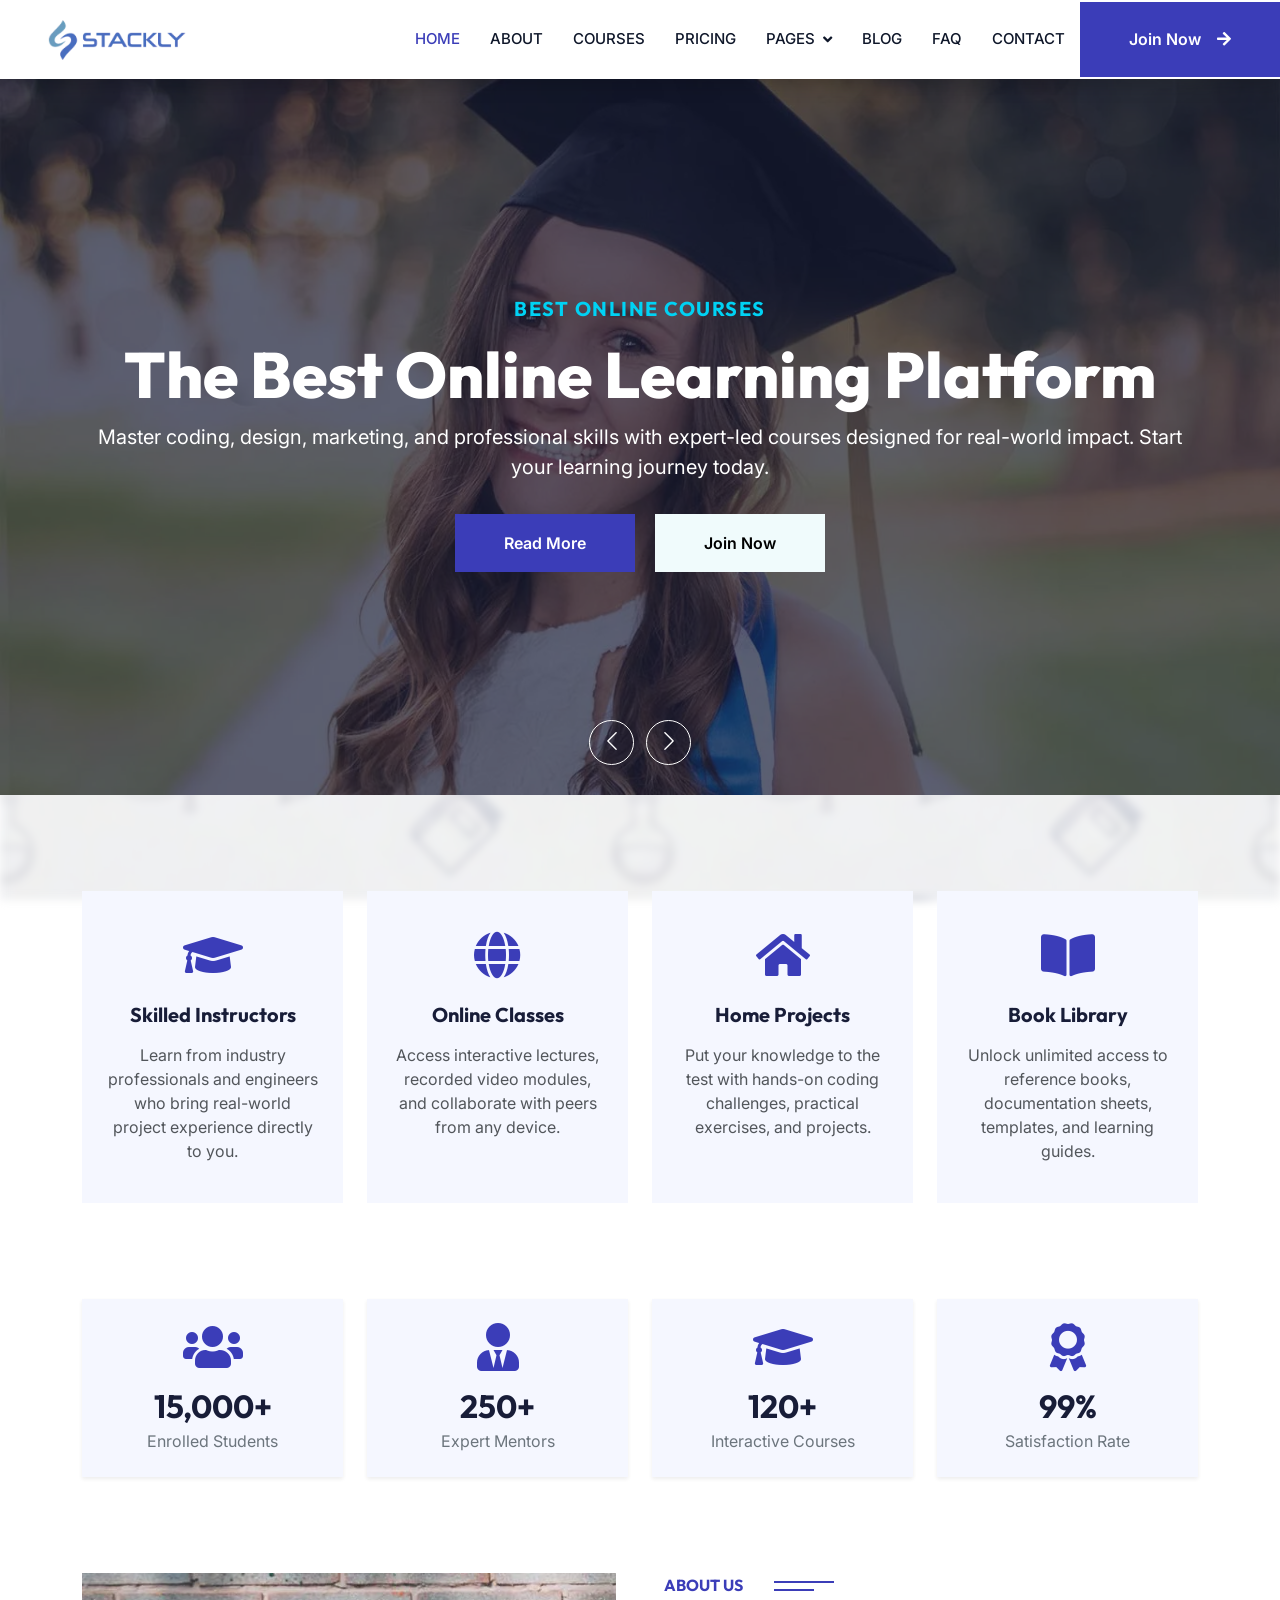
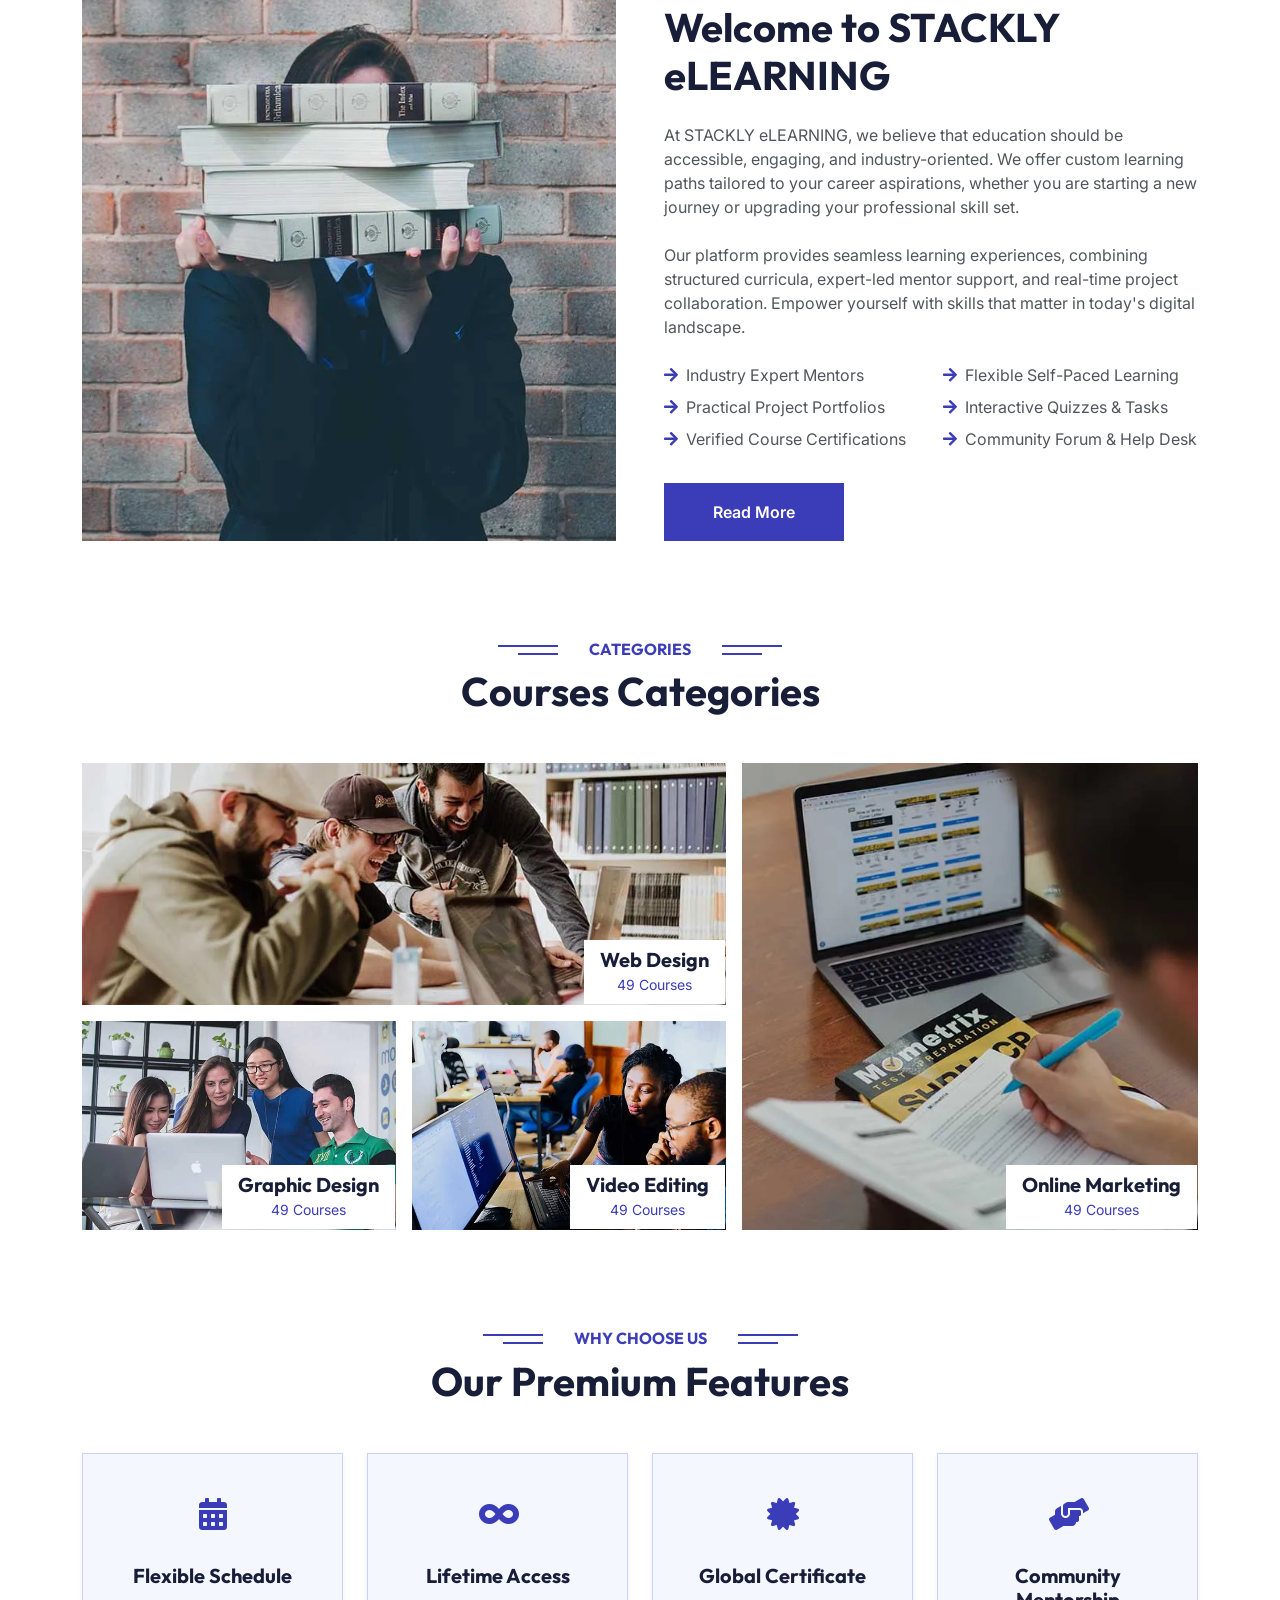
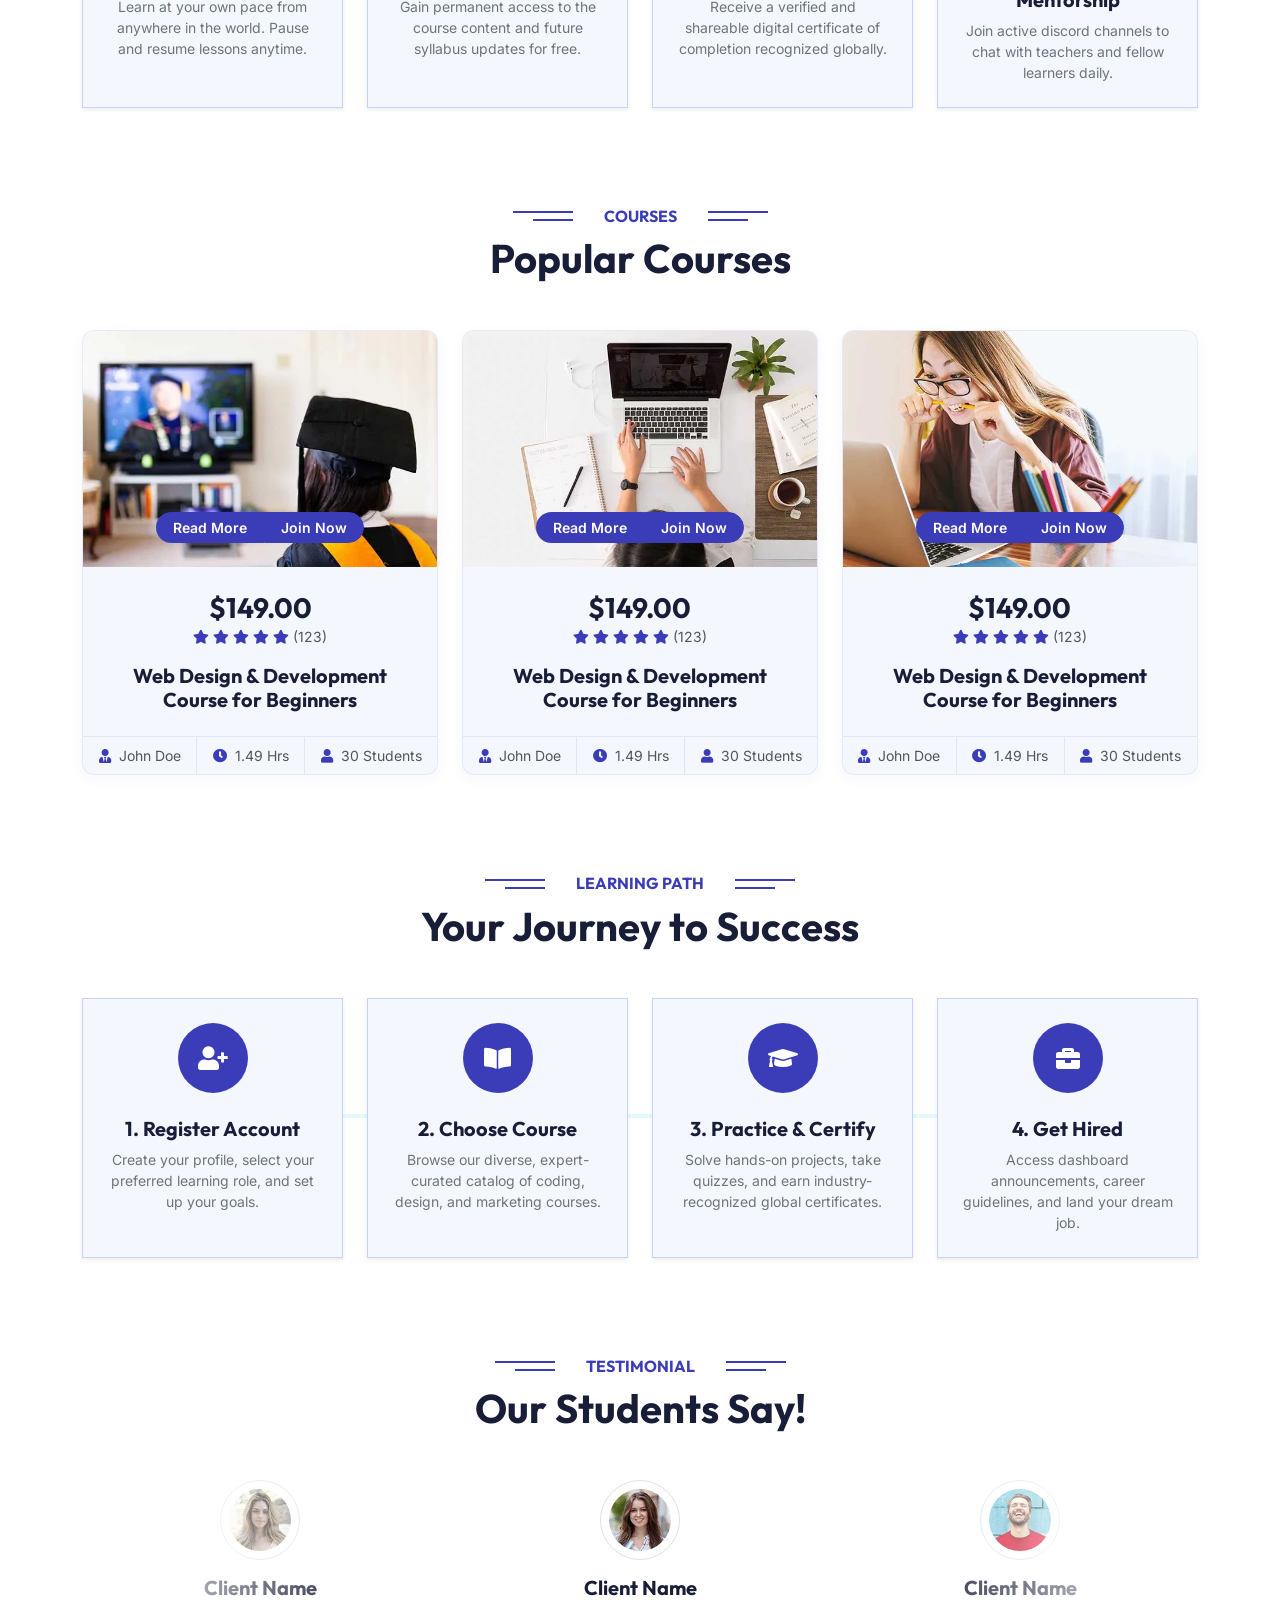
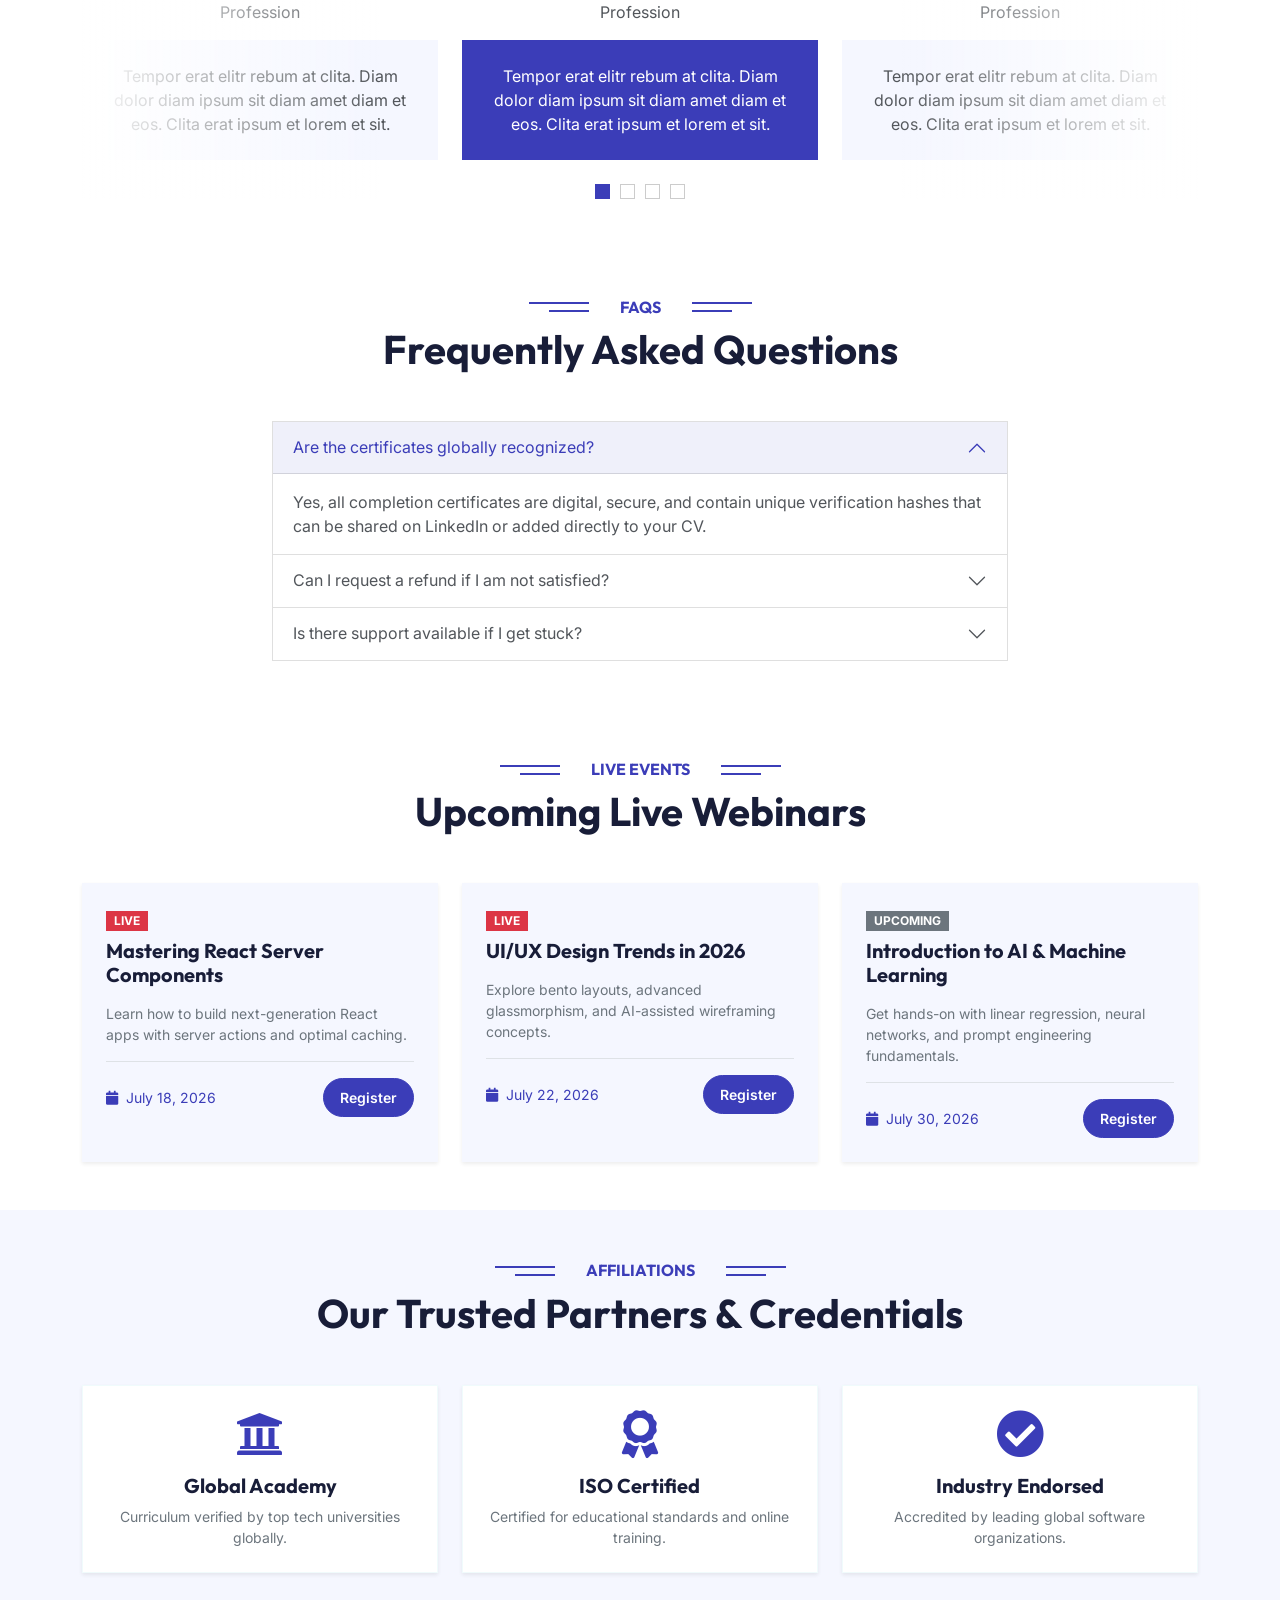
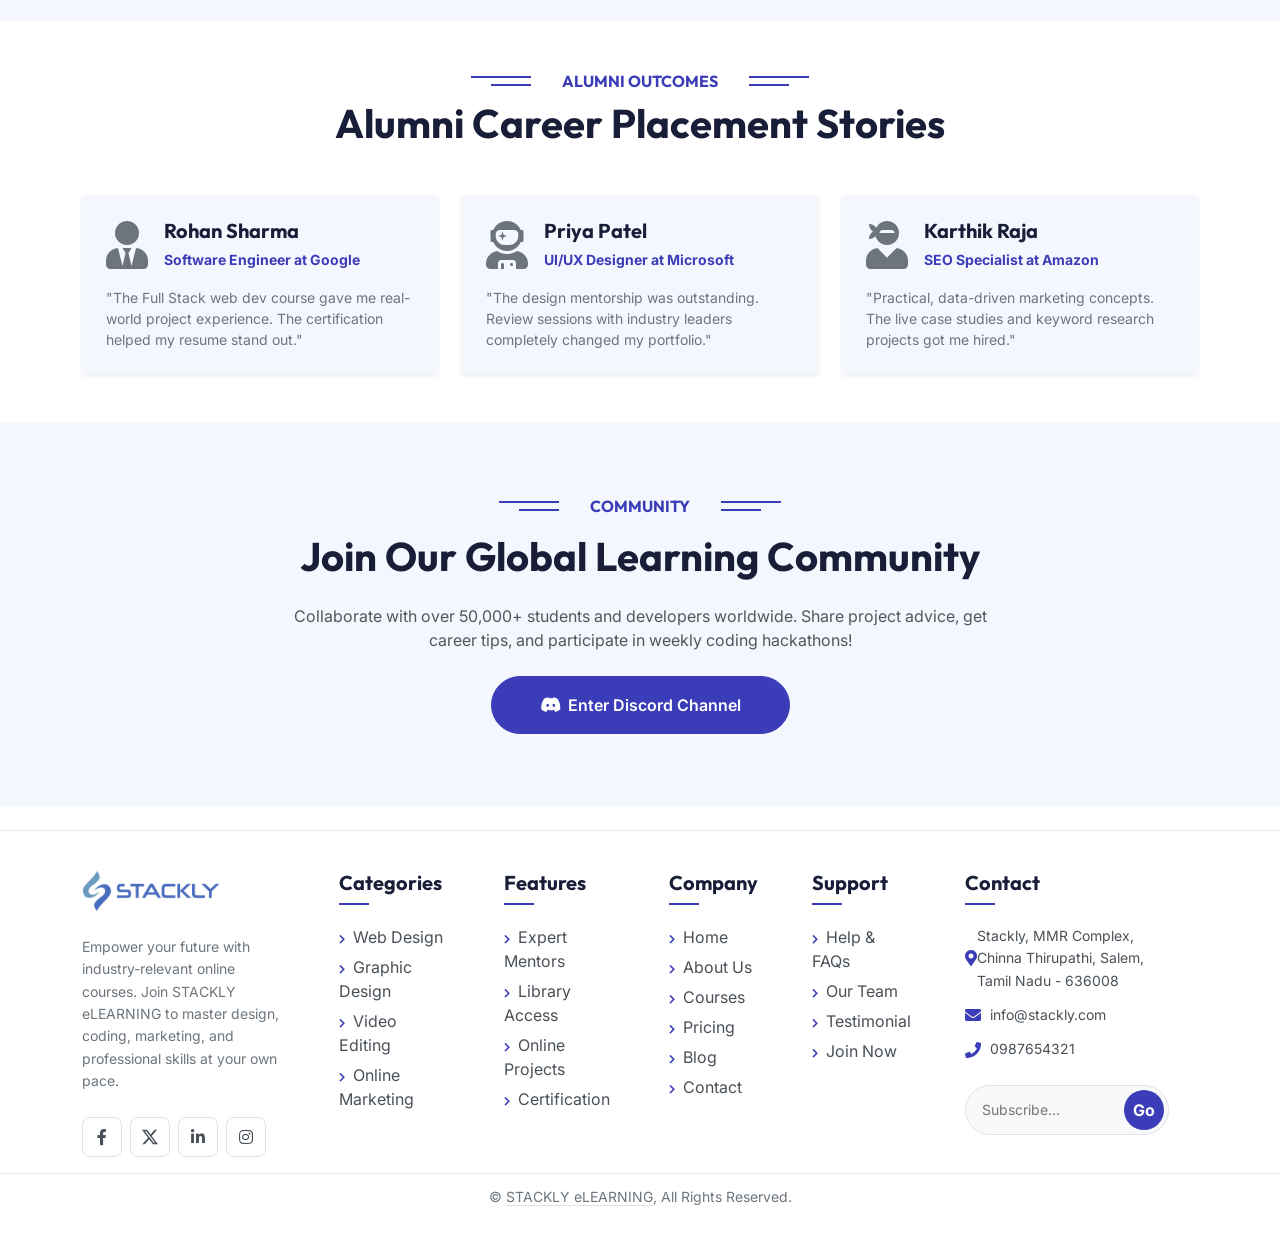
==== commit 52e57240: "Redesign auth pages with e-learning animated background, update business address globally, fix dashb" ====
--- a/index.html
+++ b/index.html
@@ -151,7 +151,7 @@
         <div>
           <strong class="text-white d-block mb-1"
             style="font-size: 10px; opacity: 0.8; letter-spacing: 0.5px;">Address</strong>
-          <i class="fa fa-map-marker-alt me-2 text-info"></i>Stackly Clothing, Chinna Tirupathi<br />Salem, Tamil Nadu -
+          <i class="fa fa-map-marker-alt me-2 text-info"></i>Stackly, MMR Complex, Chinna Thirupathi<br />Salem, Tamil Nadu -
           636008
         </div>
       </li>
@@ -199,7 +199,7 @@
           <div class="container">
             <div class="row justify-content-center">
               <div class="col-12 text-center">
-                <h5 class="text-primary text-uppercase mb-3 animated slideInDown">
+                <h5 class="text-uppercase mb-3 animated slideInDown" style="color: #00d2f4 !important; font-weight: 700; letter-spacing: 1.5px;">
                   Best Online Courses
                 </h5>
                 <h1 class="display-3 text-white animated slideInDown">
@@ -223,7 +223,7 @@
           <div class="container">
             <div class="row justify-content-center">
               <div class="col-12 text-center">
-                <h5 class="text-primary text-uppercase mb-3 animated slideInDown">
+                <h5 class="text-uppercase mb-3 animated slideInDown" style="color: #00d2f4 !important; font-weight: 700; letter-spacing: 1.5px;">
                   Best Online Courses
                 </h5>
                 <h1 class="display-3 text-white animated slideInDown">
@@ -1110,7 +1110,7 @@
         <div class="col-lg-2 col-md-4 contact-info">
           <h5>Contact</h5>
           <p>
-            <i class="fa fa-map-marker-alt"></i>Stackly Clothing, Chinna Tirupathi, Salem, Tamil Nadu - 636008
+            <i class="fa fa-map-marker-alt"></i>Stackly, MMR Complex, Chinna Thirupathi, Salem, Tamil Nadu - 636008
           </p>
           <p><i class="fa fa-envelope"></i>info@stackly.com</p>
           <p><i class="fa fa-phone"></i>0987654321</p>
@@ -1199,4 +1199,4 @@
 
 <!-- Mirrored from themewagon.github.io/elearning/ by HTTrack Website Copier/3.x [XR&CO'2014], Mon, 13 Jul 2026 05:12:11 GMT -->
 
-</html>+</html>
